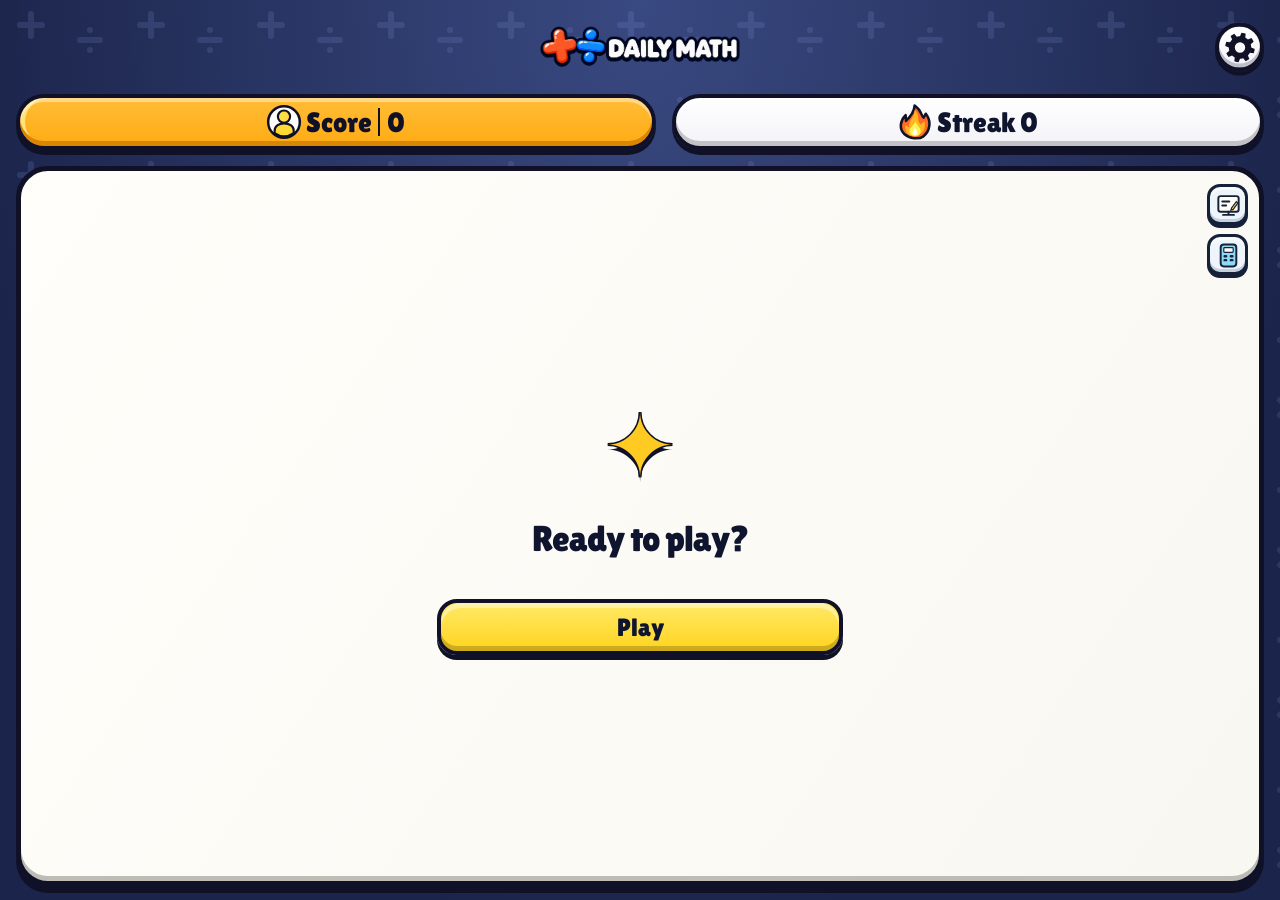
==== daily-math/index.html @ 3d5d6334 "Restore landscape arrangement, square choices, centered dots and clean skip title" ====
<!doctype html>
<html lang="en"><head><meta charset="utf-8"><meta name="viewport" content="width=device-width,initial-scale=1,viewport-fit=cover"><meta name="theme-color" content="#222d60"><title>Daily Math — Play a little. Learn a lot.</title>
<link rel="icon" type="image/png" sizes="32x32" href="assets/icon-32.png"><link rel="apple-touch-icon" href="assets/icon-180.png"><link rel="manifest" href="manifest.webmanifest"><meta name="apple-mobile-web-app-title" content="Daily Math"><meta property="og:title" content="Daily Math"><meta property="og:description" content="Take on quick math challenges, build your streak and climb the leaderboard."><meta property="og:image" content="https://mkefefe.github.io/daily-math/assets/thumbnail.png"></head><body><template id="gameTemplate"><link rel="stylesheet" href="game.css?v=desktop-60"><link rel="stylesheet" href="celebration.css?v=desktop-60"><link rel="stylesheet" href="age-challenge.css?v=desktop-60"><link rel="stylesheet" href="desktop.css?v=desktop-60"><div class="game"><header><img class="header-art" src="assets/daily-math-logo.png" alt="Daily Math"><button class="chunk gear" id="settings" aria-label="Settings"><svg class="art-icon gear-art" viewBox="0 0 100 100" aria-hidden="true"><path fill="#101127" fill-rule="evenodd" d="M50.00,22.00 L53.63,13.18 L57.22,13.71 L60.74,14.59 L64.16,15.82 L63.20,25.31 L65.56,26.72 L67.76,28.36 L69.80,30.20 L78.60,26.53 L80.76,29.44 L82.63,32.56 L84.18,35.84 L76.79,41.87 L77.46,44.54 L77.87,47.26 L78.00,50.00 L86.82,53.63 L86.29,57.22 L85.41,60.74 L84.18,64.16 L74.69,63.20 L73.28,65.56 L71.64,67.76 L69.80,69.80 L73.47,78.60 L70.56,80.76 L67.44,82.63 L64.16,84.18 L58.13,76.79 L55.46,77.46 L52.74,77.87 L50.00,78.00 L46.37,86.82 L42.78,86.29 L39.26,85.41 L35.84,84.18 L36.80,74.69 L34.44,73.28 L32.24,71.64 L30.20,69.80 L21.40,73.47 L19.24,70.56 L17.37,67.44 L15.82,64.16 L23.21,58.13 L22.54,55.46 L22.13,52.74 L22.00,50.00 L13.18,46.37 L13.71,42.78 L14.59,39.26 L15.82,35.84 L25.31,36.80 L26.72,34.44 L28.36,32.24 L30.20,30.20 L26.53,21.40 L29.44,19.24 L32.56,17.37 L35.84,15.82 L41.87,23.21 L44.54,22.54 L47.26,22.13 Z M50 37a13 13 0 1 0 0 26a13 13 0 1 0 0-26Z"/></svg></button></header><div class="badges"><button id="scoreBadge" class="chunk badge gold" aria-label="Player scores"><svg class="art-icon person-art" viewBox="0 0 100 100" aria-hidden="true"><circle cx="50" cy="50" r="44" fill="#fffefa" stroke="#101127" stroke-width="7"/><circle cx="50" cy="35" r="17" fill="#ffde42" stroke="#101127" stroke-width="6"/><path d="M24 81V74C24 47 77 47 77 74V81Q50 99 24 81Z" fill="#ffda35" stroke="#101127" stroke-width="6"/></svg><span class="score-word">Score</span> <strong id="points">0</strong></button><button id="streakBadge" class="chunk badge" aria-label="Your streaks"><svg class="art-icon flame-art" viewBox="0 0 100 100" aria-hidden="true"><path d="M49 4C70 19 65 30 74 38L80 27C97 48 91 76 73 90C61 99 34 96 21 84C4 68 10 45 24 31L25 47C39 34 48 19 49 4Z" fill="#ff6a25" stroke="#111329" stroke-width="7" stroke-linejoin="round"/><path d="M49 16C67 37 52 41 66 57L76 47C82 69 69 88 51 90C29 90 20 75 24 59L34 65C32 44 50 37 49 16Z" fill="#ffb621"/><path d="M51 48C57 62 69 68 65 79C59 95 33 90 35 75C36 64 48 59 51 48Z" fill="#fff254"/><path d="M50 65C52 73 60 77 55 84C50 91 42 84 43 79Z" fill="#fffef2"/></svg> Streak <strong id="streak">0</strong></button></div><button id="challengeButton" aria-label="Next challenge"><span id="challengeLabel">Next challenge · 100 points</span><span id="challengeTarget">0/100</span><span id="challengeTrack" aria-hidden="true"><span id="challengeFill"></span></span></button><div class="play-area"><main class="board" id="board"></main><div class="utility-tools"><button class="chunk" id="scratchButton" aria-label="Open whiteboard" title="Whiteboard"><svg viewBox="0 0 32 32" aria-hidden="true"><rect x="3" y="4" width="26" height="20" rx="3" fill="#fffdf5" stroke="#172139" stroke-width="2.5"/><path d="M9 28h14M16 24v4M8 11h9M8 16h5" stroke="#172139" stroke-width="2.5" stroke-linecap="round"/><path d="m20 19 6-8 2 2-6 8-3 1Z" fill="#ffd641" stroke="#172139" stroke-width="1.5"/></svg></button><button class="chunk" id="calcButton" aria-label="Open calculator" title="Calculator"><svg viewBox="0 0 32 32" aria-hidden="true"><rect x="6" y="2" width="20" height="28" rx="4" fill="#8ed9f6" stroke="#172139" stroke-width="2.5"/><rect x="10" y="6" width="12" height="6" rx="1" fill="#fffdf5" stroke="#172139" stroke-width="1.5"/><path d="M11 17h2m6 0h2m-10 5h2m6 0h2" stroke="#172139" stroke-width="3" stroke-linecap="round"/></svg></button></div></div><div class="tools" id="tools"><button class="chunk yellow" id="hint"><svg class="art-icon bulb-art" viewBox="0 0 100 100" aria-hidden="true"><path d="M36 68h28v17q-2 11-14 11T36 85Z" fill="#d8deef" stroke="#101127" stroke-width="6"/><path d="M36 70C36 58 19 54 19 34a31 31 0 0 1 62 0c0 20-17 24-17 36Z" fill="#ffdd45" stroke="#101127" stroke-width="7" stroke-linejoin="round"/><path d="M31 29q1-10 11-13" fill="none" stroke="#fffbc3" stroke-width="8" stroke-linecap="round"/></svg><span>Hint</span></button><button class="chunk" id="skip"><svg class="art-icon skip-art" viewBox="0 0 100 100" aria-hidden="true"><path d="M10 21Q9 16 15 19L46 43Q53 49 46 55L15 80Q9 84 10 77ZM51 21Q50 16 56 19L87 43Q94 49 87 55L56 80Q50 84 51 77Z" fill="#fffefa" stroke="#101127" stroke-width="7" stroke-linejoin="round"/></svg><span>Skip −10</span></button></div><p class="status" id="status">Adaptive difficulty · No time limit</p><div class="storage" id="storage" role="status"></div></div><dialog id="challengeDialog" aria-labelledby="challengeTitle"><h2 id="challengeTitle">Age 10 challenge</h2><p id="challengeSummary"></p><p id="challengeTopics"></p><p id="challengeNote">Ages are approximate math difficulty, not an intelligence score.</p><div class="challenge-actions"><button class="chunk" id="closeChallenge">Back</button><button class="chunk yellow" id="challengeStart">Start challenge</button></div></dialog><dialog id="resultDialog" aria-labelledby="resultTitle"><div class="result-emblem" id="resultEmblem" aria-hidden="true">★</div><h2 id="resultTitle"></h2><div class="result-reward" id="resultReward"></div><details id="resultDetails"><summary>Explanation</summary><p id="resultText"></p></details><button class="chunk blue" id="resultContinue">Continue</button></dialog><dialog id="settingsDialog"><h2>Settings</h2><label class="row">Effects<input id="sound" type="checkbox"></label><label class="row">Music<input id="musicToggle" type="checkbox"></label><label class="row">Volume<input class="audio-level" id="musicVolume" type="range" min="0" max="50" step="1" aria-label="Music volume"></label><span id="musicState" class="sr-only" role="status"></span><button class="chunk nickname-settings" id="editNickname">Nickname</button><button class="chunk blue" id="closeSettings">Done</button></dialog>
<dialog id="nicknameDialog" aria-labelledby="nicknameTitle"><h2 id="nicknameTitle">Your nickname</h2><input id="playerName" aria-label="Nickname" maxlength="20" placeholder="Choose a nickname" autocomplete="off"><p id="nicknameStatus" role="status"></p><div class="nickname-actions"><button class="chunk" id="randomNickname">Use random</button><button class="chunk blue" id="saveName">Continue</button></div></dialog><dialog id="leaderboardDialog" aria-labelledby="leaderboardTitle"><h2 id="leaderboardTitle">Leaderboard</h2><p class="leader-caption">Players on this server</p><p id="leaderStatus" role="status"></p><div id="leaderRows"></div><p id="yourRank"></p><div class="leader-actions"><button class="chunk" id="refreshBoard">Refresh</button><button class="chunk blue" id="closeBoard">Done</button></div></dialog><dialog id="streakDialog"><h2>Your streaks</h2><div id="streakStats"></div><button class="chunk blue" id="closeStreak">Done</button></dialog><dialog id="tutorDialog" aria-labelledby="tutorTitle"><h2 id="tutorTitle">Worked example</h2><div id="hintReview" hidden aria-label="Opened hints"></div><div id="hintReward" hidden></div><div id="tutorOrigin"></div><div id="tutorDiagram"></div><div id="tutorSteps"></div><div class="tutor-actions"><button class="chunk yellow" id="nextHint" hidden>Next hint</button><button class="chunk blue" id="tutorDone">Try it</button></div></dialog><dialog id="scratchDialog"><div class="scratch-heading"><h2>Whiteboard</h2><button class="chunk" id="closeScratch" aria-label="Close whiteboard" title="Close whiteboard"><svg viewBox="0 0 24 24" aria-hidden="true" fill="none" stroke="currentColor" stroke-width="2" stroke-linecap="round" stroke-linejoin="round"><path d="m6 6 12 12M18 6 6 18"/></svg></button></div><div class="pen-tools"><button class="chunk" data-pen="pen" aria-label="Pen" title="Pen" aria-pressed="true"><svg viewBox="0 0 24 24" aria-hidden="true" fill="none" stroke="currentColor" stroke-width="2" stroke-linecap="round" stroke-linejoin="round"><path d="m5 19 2-6L18 2l4 4-11 11-6 2Zm10-14 4 4M7 13l4 4"/></svg></button><button class="chunk" data-pen="highlighter" aria-label="Highlighter" title="Highlighter" aria-pressed="false"><svg viewBox="0 0 24 24" aria-hidden="true" fill="none" stroke="currentColor" stroke-width="2" stroke-linecap="round" stroke-linejoin="round"><path d="m8 14 8-11 6 5-9 10-5-4Zm0 0-4 6h7l2-2M3 23h18"/></svg></button><button class="chunk" data-pen="eraser" aria-label="Eraser" title="Eraser" aria-pressed="false"><svg viewBox="0 0 24 24" aria-hidden="true" fill="none" stroke="currentColor" stroke-width="2" stroke-linecap="round" stroke-linejoin="round"><path d="m3 14 10-11a2 2 0 0 1 3 0l6 6-11 12H8l-5-4a2 2 0 0 1 0-3Zm5-5 9 8M11 21h11"/></svg></button><button class="chunk" data-pen="move" aria-label="Move paper" title="Move paper" aria-pressed="false"><svg viewBox="0 0 24 24" aria-hidden="true" fill="none" stroke="currentColor" stroke-width="2" stroke-linecap="round" stroke-linejoin="round"><path d="M12 2v20M2 12h20M8 6l4-4 4 4M8 18l4 4 4-4M6 8l-4 4 4 4M18 8l4 4-4 4"/></svg></button><button class="chunk" id="undoStroke" aria-label="Undo" title="Undo"><svg viewBox="0 0 24 24" aria-hidden="true" fill="none" stroke="currentColor" stroke-width="2" stroke-linecap="round" stroke-linejoin="round"><path d="M9 5 3 11l6 6M3 11h11a7 7 0 0 1 7 7v2"/></svg></button><button class="chunk" id="redoStroke" aria-label="Redo" title="Redo"><svg viewBox="0 0 24 24" aria-hidden="true" fill="none" stroke="currentColor" stroke-width="2" stroke-linecap="round" stroke-linejoin="round"><path d="m15 5 6 6-6 6m6-6H10a7 7 0 0 0-7 7v2"/></svg></button><button class="chunk" id="clearScratch" aria-label="Clear writing" title="Clear writing"><svg viewBox="0 0 24 24" aria-hidden="true" fill="none" stroke="currentColor" stroke-width="2" stroke-linecap="round" stroke-linejoin="round"><path d="M4 6h16M9 6V3h6v3M6 6l1 15h10l1-15M10 10v7M14 10v7"/></svg></button></div><div id="inkOptions" class="ink-options"><button data-ink="#2467d4" aria-label="Blue ink" aria-pressed="true" style="--ink:#2467d4"></button><button data-ink="#8456c9" aria-label="Purple ink" aria-pressed="false" style="--ink:#8456c9"></button><button data-ink="#168a82" aria-label="Teal ink" aria-pressed="false" style="--ink:#168a82"></button><button data-ink="#d64d69" aria-label="Red ink" aria-pressed="false" style="--ink:#d64d69"></button><button data-ink="#f4c430" aria-label="Yellow ink" aria-pressed="false" style="--ink:#f4c430"></button><span></span><button data-width="0" aria-label="Fine stroke" aria-pressed="false"><i style="width:3px;height:3px"></i></button><button data-width="1" aria-label="Medium stroke" aria-pressed="true"><i style="width:5px;height:5px"></i></button><button data-width="2" aria-label="Thick stroke" aria-pressed="false"><i style="width:8px;height:8px"></i></button></div><div class="scratch-surface"><button class="chunk yellow" id="scratchHintButton" aria-label="Hint from whiteboard" title="Hint"><img src="assets/fa-lightbulb.svg" alt="" aria-hidden="true"></button><button class="chunk" id="scratchCalcButton" aria-label="Calculator from whiteboard" title="Calculator"><img src="assets/fa-calculator.svg" alt="" aria-hidden="true"></button><div id="scratchProblem"><p id="scratchQuestion"></p><div id="scratchDiagram"></div></div><canvas id="scratchCanvas" width="600" height="500" aria-label="Draw your working with a finger or mouse"></canvas><div id="eraserCursor" hidden aria-hidden="true"></div><div class="zoom-tools"><button class="chunk" id="zoomOut" aria-label="Zoom out">−</button><span id="scratchZoom">100%</span><button class="chunk" id="zoomIn" aria-label="Zoom in">+</button><button class="chunk" id="resetView" aria-label="Reset view" title="Reset view"><svg viewBox="0 0 24 24" aria-hidden="true" fill="none" stroke="currentColor" stroke-width="2" stroke-linecap="round" stroke-linejoin="round"><path d="M8 3H3v5m13-5h5v5M3 16v5h5m13-5v5h-5"/><circle cx="12" cy="12" r="3"/></svg></button></div></div></dialog><dialog id="calcDialog"><h2>Calculator</h2><p id="calcQuestion"></p><input id="calcDisplay" aria-label="Calculation" inputmode="decimal" maxlength="80" placeholder="0"><div id="calcKeys"></div><button class="chunk blue" id="closeCalc">Done</button></dialog><div id="networkStatus" hidden role="status"></div><div id="platformPause" hidden role="status"></div><audio id="bgMusic" src="assets/background.mp3" loop preload="auto"></audio></template><script src="launch-config.js?v=desktop-60"></script><script src="platform.js?v=desktop-60"></script><script src="platform-storage.js?v=desktop-60"></script><script src="boot.js?v=desktop-60"></script></body></html>
---- daily-math/game.css ----
@font-face{font-family:Nunito;src:url('assets/nunito.ttf') format('truetype');font-weight:200 1000;font-display:swap}
:root{font-family:Nunito,'Arial Rounded MT Bold',system-ui,sans-serif;color:#10152f;background:#202b57;font-weight:800;font-synthesis:none;--ink:#10152f}*{box-sizing:border-box}body{margin:0;background:radial-gradient(ellipse at top,#394981,transparent 75%),#1b244a;min-height:100dvh}body:before{content:'';position:fixed;inset:0;pointer-events:none;opacity:.15;background-image:url("data:image/svg+xml,%3Csvg xmlns='http://www.w3.org/2000/svg' width='120' height='150' viewBox='0 0 120 150'%3E%3Cg stroke='%2396a8ef' stroke-width='6' stroke-linecap='round'%3E%3Cpath d='M20 25h22m-11-11v22M80 100l15 15m0-15l-15 15M80 40h20'/%3E%3C/g%3E%3Cg fill='%2396a8ef'%3E%3Ccircle cx='90' cy='30' r='3'/%3E%3Ccircle cx='90' cy='50' r='3'/%3E%3C/g%3E%3C/svg%3E")}button,select{font:inherit;color:inherit}button{cursor:pointer;touch-action:manipulation;-webkit-tap-highlight-color:transparent}button:focus-visible,select:focus-visible{outline:3px solid #fff;outline-offset:3px}button:disabled{cursor:default}button:active:not(:disabled){transform:translateY(3px);box-shadow:0 1px 0 var(--ink)}.game{width:min(100%,470px);margin:auto;padding:max(12px,env(safe-area-inset-top)) 14px max(20px,env(safe-area-inset-bottom));position:relative}header{display:flex;align-items:center;gap:7px;margin-bottom:13px}.logo{font-weight:1000;letter-spacing:-1.4px;color:#fff;font-size:clamp(21px,6vw,30px);white-space:nowrap;text-shadow:2px 3px 0 var(--ink),-2px -2px 0 var(--ink),2px -2px 0 var(--ink),-2px 2px 0 var(--ink);flex:1}.symbols{font-size:39px;font-weight:1000;line-height:1;letter-spacing:-6px;padding-right:6px;text-shadow:2px 3px 0 #11162c,-2px -2px 0 #11162c}.symbols b{color:#ff6742;display:inline-block;transform:rotate(-10deg)}.symbols i{color:#479fff;font-style:normal}.chunk{border:3px solid var(--ink);border-radius:17px;box-shadow:0 4px 0 #10152f,inset 0 5px 0 #ffffff75,inset 0 -5px 0 #0002;background:linear-gradient(#fff,#f3f2f7);font-weight:1000;position:relative;transition:transform .12s;min-height:48px}.gear{width:45px;min-width:45px;height:45px;min-height:45px;border-radius:50%;font-size:25px;display:grid;place-items:center;padding:0}.badges{display:grid;grid-template-columns:1.1fr 1fr;gap:10px;margin-bottom:15px}.badge{display:flex;align-items:center;justify-content:center;gap:8px;min-height:54px;font-size:19px}.badge strong{font-size:26px;line-height:1}.gold{background:linear-gradient(#ffdd58,#ffb21b)}.yellow{background:linear-gradient(#ffe967,#ffd41f)}.blue{background:linear-gradient(#79dfff,#3cbbf2)}.green{background:linear-gradient(#8cfa7f,#4ce75c)}.modes{display:grid;grid-template-columns:1fr 1fr 1fr;gap:6px;margin-bottom:17px}.modes button{font-size:clamp(13px,3.8vw,17px);padding:8px 2px;min-height:45px;border-radius:15px}.modes button[aria-pressed=true]{background:linear-gradient(#ffe969,#ffce1b)}.board{border:4px solid var(--ink);border-radius:29px;background:#fbfaf5;box-shadow:0 7px 0 #10152f,inset 0 -5px 0 #0002;padding:20px 15px 21px}.question-head{display:flex;justify-content:space-between;align-items:center;gap:8px;font-size:13px;font-weight:1000}.problem{display:flex;flex-direction:column;justify-content:center;min-height:147px;text-align:center;padding:16px 2px 18px}.equation{font-weight:1000;font-size:clamp(29px,8vw,43px);line-height:1.25;letter-spacing:-1.3px;overflow-wrap:anywhere}.equation.long{font-size:clamp(22px,6vw,30px);letter-spacing:-.6px}.instruction{font-size:21px;margin-top:7px;font-weight:1000}.answers{display:grid;grid-template-columns:1fr 1fr;gap:12px 10px}.answer{min-height:80px;display:flex;align-items:center;gap:10px;padding:12px 11px;border-radius:20px;text-align:center}.answer:nth-child(1){background:linear-gradient(#77dcff,#36b9f3)}.answer:nth-child(2){background:linear-gradient(#ffe96b,#ffd020)}.answer:nth-child(3){background:linear-gradient(#8dff82,#46e854)}.answer:nth-child(4){background:linear-gradient(#ffb0a5,#ff7769)}.value{font-size:clamp(22px,6.8vw,35px);line-height:1.15;flex:1;overflow-wrap:anywhere}.value.long{font-size:22px}.answer:disabled{color:#10152f}.caption{text-align:center;color:#62647b;font-size:14px;margin:20px 0 0}.feedback{margin:16px 0 0;border-radius:13px;background:#e8f2e2;padding:13px;font-size:14px;line-height:1.5;font-weight:700}.feedback b{display:block;font-weight:1000;font-size:17px}.feedback.missed{background:#fff0df}.feedback.hint{background:#fff3bf}.next{width:100%;margin-top:13px;font-size:19px}.tools{display:grid;grid-template-columns:1fr 1fr;gap:12px;margin-top:19px}.tools button{font-size:23px;min-height:55px}.tools button:disabled{opacity:.5}.status{font-size:13px;letter-spacing:.2px;color:#bdc9f9;text-align:center;margin:15px 0 0}.storage{color:#ffe29a;text-align:center;font-size:12px}.welcome{text-align:center;padding:10px 4px}.welcome .hero{font-size:53px;color:#3680f5;text-shadow:3px 3px 0 #10152f}.welcome h1{font-size:31px;line-height:1.15;letter-spacing:-1px;margin:10px 0}.welcome p{font-weight:700;color:#636780;font-size:15px;line-height:1.6}.start{width:100%;font-size:21px;margin:10px 0;min-height:56px}.welcome select{width:100%;padding:12px;margin:10px 0;border:2px solid var(--ink);border-radius:12px;background:white}.result-number{font-size:64px;color:#2585de;font-weight:1000}.result-grid{display:grid;grid-template-columns:1fr 1fr;gap:8px;margin:15px 0}.result-grid div{background:#ececf3;border-radius:12px;padding:10px;font-size:12px}.result-grid strong{display:block;font-size:21px}.hidden{display:none!important}dialog{width:min(90%,410px);border:4px solid var(--ink);border-radius:25px;background:#fbfaf5;color:var(--ink);padding:23px;font-weight:700;box-shadow:0 8px 0 #10152f}dialog::backdrop{background:#0a1022c9}dialog h2{margin-top:0}dialog p{font-size:14px;line-height:1.6}dialog .chunk{width:100%;margin:7px 0}dialog .row{display:flex;justify-content:space-between;align-items:center;margin:12px 0}dialog input{width:23px;height:23px;accent-color:#328dee}.small{font-size:12px!important;color:#62647b}.burst{animation:pop .25s ease}@keyframes pop{50%{transform:scale(1.025)}}@media(prefers-reduced-motion:reduce){*,*:before{animation:none!important;transition:none!important}}@media(max-width:360px){.game{padding-left:9px;padding-right:9px}.logo{font-size:21px}.symbols{font-size:32px}.badge{font-size:16px}.board{padding:17px 12px}.problem{min-height:130px}.answer{min-height:73px;padding:10px 8px}.value{font-size:25px}}@media(min-width:700px){.game{padding-top:25px;padding-bottom:35px}}

/* Mobile art direction: generous type, thick ink edges and broad glossy highlights. */
.game{max-width:460px;padding:15px 13px max(20px,env(safe-area-inset-bottom))}header{gap:8px;min-height:53px;margin-bottom:13px}.symbols{font-size:56px;letter-spacing:-8px;padding-right:8px}.logo{font-size:clamp(23px,6.7vw,33px);letter-spacing:-1.3px;-webkit-text-stroke:1px #fff;text-shadow:3px 4px 0 #0d122b,-3px -3px 0 #0d122b,3px -3px 0 #0d122b,-3px 3px 0 #0d122b}.gear{width:47px;height:47px;min-width:47px}.badges{gap:9px;margin-bottom:15px}.badge{min-height:58px;border-radius:23px;font-size:20px}.badge strong{font-size:27px}.chunk{border-width:3px;box-shadow:0 5px 0 #10152f,inset 0 -6px 0 #0002}.chunk:before{content:'';position:absolute;top:5px;left:10px;right:10px;height:9px;border-radius:20px;background:#fff7;pointer-events:none}.gear:before{display:none}.modes{gap:5px;margin-bottom:18px}.modes button{border-radius:18px;min-height:47px}.modes button:before{height:6px;left:8px;right:8px;top:4px}.board{padding:20px 15px 20px;border-radius:30px;background:linear-gradient(135deg,#fffdf7,#f7f6f0);border-width:4px;box-shadow:0 8px 0 #12172e,inset 0 -5px 0 #0003}.question-head{justify-content:center;font-size:16px;letter-spacing:.3px}.problem{min-height:133px;padding:19px 0 21px}.equation{font-size:clamp(34px,10.5vw,52px);letter-spacing:-1.7px;line-height:1.16}.equation.long{font-size:clamp(23px,6.5vw,31px);line-height:1.3;letter-spacing:-.5px}.instruction{font-size:25px;margin-top:9px}.answers{gap:14px 12px}.answer{justify-content:center;min-height:86px;border-radius:23px;padding:16px 8px 12px}.answer:before{height:10px;left:10px;right:10px;top:6px}.value{font-size:41px;font-weight:1000;letter-spacing:-1px}.value.long{font-size:27px}.answer:nth-child(1){background:linear-gradient(#65d5ff,#39bdf9)}.answer:nth-child(2){background:linear-gradient(#ffe85a,#ffd114)}.answer:nth-child(3){background:linear-gradient(#7afb6c,#4feb4b)}.answer:nth-child(4){background:linear-gradient(#ff9a8d,#ff7669)}.answer:active:not(:disabled){transform:none;box-shadow:0 5px 0 #10152f,inset 0 -6px 0 #0002}.answer:focus:not(:focus-visible){outline:none}.caption{margin:16px 0 9px;min-height:20px;font-size:13px;font-weight:800}.confirm-answer{width:100%;min-height:53px;font-size:21px;border-radius:17px}.confirm-answer:disabled{background:linear-gradient(#e4e6ee,#cfd2e0);color:#73788d}.tools{gap:12px;margin-top:20px}.tools button{display:flex;justify-content:center;align-items:center;gap:9px;min-height:59px;border-radius:22px;font-size:25px}.icon{width:27px;height:27px;fill:none;stroke:currentColor;stroke-width:2.5;stroke-linecap:round;stroke-linejoin:round}.status{font-size:12px;margin-top:13px}.feedback{background:#eef0f6}.feedback.missed{background:#eef0f6}.sound-state{font-size:12px;color:#62647b}.audio-level{width:140px}.burst{animation:none}@media(max-width:360px){.game{padding:10px 10px 18px}.symbols{font-size:43px}.logo{font-size:22px}.gear{min-width:40px;width:40px;height:40px;min-height:40px}.badge{min-height:51px;font-size:16px}.badge strong{font-size:23px}.modes button{font-size:13px;min-height:43px}.board{padding:17px 12px}.question-head{font-size:15px}.problem{min-height:115px}.instruction{font-size:22px}.answer{min-height:74px}.value{font-size:34px}.tools button{min-height:53px;font-size:22px}.confirm-answer{min-height:48px}}
.math-logo{width:77px;height:61px;flex-shrink:0}.logo{font-size:clamp(22px,6.5vw,31px)}@media(max-width:360px){.math-logo{width:60px;height:50px}.logo{font-size:22px}header{gap:6px}}

@font-face{font-family:DailyDisplay;src:url('assets/lilita-one.ttf') format('truetype');font-display:swap;font-weight:400}
:root{--ink:#101127}.logo,.chunk,.equation,.instruction,.question-head,.result-number,.welcome h1{font-family:DailyDisplay,Nunito,sans-serif;font-weight:400;font-synthesis:none}.game{max-width:460px;padding:10px 12px 20px}header{min-height:64px;margin-bottom:11px;gap:5px}.math-logo{width:83px;height:65px}.logo{font-size:clamp(24px,6.9vw,33px);letter-spacing:.1px;color:#fff;-webkit-text-stroke:7px #101127;paint-order:stroke fill;text-shadow:0 4px 0 #101127}.gear{height:49px;width:49px;min-width:49px;border:3px solid #101127;box-shadow:0 4px 0 #101127,inset 0 -4px 0 #c4c5cd;padding:1px}.art-icon{display:block;flex-shrink:0}.gear-art{height:40px;width:40px}.badge{border-radius:29px;min-height:60px;padding:4px 8px;gap:5px;font-size:22px;white-space:nowrap}.badges{grid-template-columns:1.08fr 1fr;gap:9px}.person-art{height:41px;width:41px}.flame-art{height:39px;width:32px}.badge strong{font-family:DailyDisplay,sans-serif;font-weight:400;font-size:30px}.badge.gold{background:linear-gradient(#ffbd37,#ffab13);box-shadow:0 5px 0 #101127,inset 0 -5px 0 #d98603,inset 5px 0 0 #ffe278}.score-word,.badge.gold strong{color:white;-webkit-text-stroke:4px #101127;paint-order:stroke fill}.badge.gold strong{border-left:2px solid #fff9;padding-left:7px;margin-left:2px}.chunk{border:3px solid #101127;box-shadow:0 5px 0 #101127,inset 0 -5px 0 #0003;border-radius:20px}.chunk:before{top:4px;left:8px;right:8px;height:10px;background:#ffffff85;border-radius:15px}.modes button{font-size:21px;border-radius:20px;min-height:48px;padding-top:7px;letter-spacing:0}.modes button:before{top:4px;height:7px;left:7px;right:7px}.modes button:last-child{font-size:19px}.board{border-radius:32px;box-shadow:0 7px 0 #101127,inset 0 -5px 0 #bdbdb6;padding:18px 14px 20px}.question-head{font-size:21px;letter-spacing:.15px}.problem{min-height:137px;padding:17px 0 21px}.equation{font-size:clamp(39px,12vw,58px);letter-spacing:-.5px}.equation.long{font-size:28px;letter-spacing:0}.instruction{font-size:31px;margin-top:6px}.answers{gap:14px 11px}.answer{border-width:3px;border-radius:24px;min-height:83px;padding:10px 10px 15px}.answer:before{height:10px;top:5px;left:9px;right:9px}.answer:nth-child(1){box-shadow:0 4px 0 #101127,inset 0 -6px 0 #2184d2;background:linear-gradient(110deg,#52c9f8,#42c0f5)}.answer:nth-child(2){box-shadow:0 4px 0 #101127,inset 0 -6px 0 #d9a308;background:linear-gradient(110deg,#ffdc29,#ffdd16)}.answer:nth-child(3){box-shadow:0 4px 0 #101127,inset 0 -6px 0 #24b945;background:linear-gradient(110deg,#64f35a,#50f23f)}.answer:nth-child(4){box-shadow:0 4px 0 #101127,inset 0 -6px 0 #d65448;background:linear-gradient(110deg,#ff9383,#ff7e70)}.answer .value{font-size:49px;line-height:1;font-weight:400;letter-spacing:0}.answer .value.long{font-size:32px}.selection-marker{position:absolute;bottom:5px;left:0;right:0;display:flex;justify-content:center;align-items:center;gap:4px;color:#101127;font-family:Nunito,sans-serif;font-weight:900;font-size:11px;line-height:13px;visibility:hidden}.selection-marker svg{width:12px;height:12px;stroke:#101127;stroke-width:3;fill:none;stroke-linecap:round;stroke-linejoin:round}.answer[aria-pressed=true] .selection-marker{visibility:visible}.caption{font-size:12px;margin-top:14px;margin-bottom:9px}.confirm-answer{font-size:24px;min-height:50px;border-radius:17px}.tools{margin-top:18px;gap:13px}.tools button{font-size:30px;min-height:61px;border-radius:24px;gap:8px}.bulb-art{height:43px;width:35px}.skip-art{height:36px;width:39px}.tools button:before{height:9px;top:5px;left:9px;right:9px}.status{font-size:12px}.next{font-size:23px}
@media(max-width:360px){.game{padding:9px 9px 18px}.math-logo{width:67px;height:57px}header{gap:4px;min-height:57px}.logo{font-size:22px;-webkit-text-stroke:5px #101127}.gear{height:42px;width:42px;min-width:42px}.gear-art{height:33px;width:33px}.badge{min-height:53px;gap:3px;font-size:19px;padding:3px 6px}.person-art{width:32px;height:32px}.flame-art{width:25px;height:33px}.badge strong{font-size:25px}.badge.gold strong{padding-left:5px}.modes button{font-size:18px;min-height:43px}.modes button:last-child{font-size:16px}.board{padding:16px 12px 18px}.question-head{font-size:19px}.problem{min-height:119px}.equation{font-size:38px}.equation.long{font-size:24px}.instruction{font-size:27px}.answer{min-height:76px}.answer .value{font-size:43px}.tools button{min-height:55px;font-size:26px}.bulb-art{height:37px;width:31px}.skip-art{height:32px;width:35px}}

/* Final silhouette corrections after screenshot comparison. */
.gear{border-radius:50%;box-shadow:0 4px 0 #101127,inset 0 -4px 0 #bcbec9}.badge{border-radius:30px}.badge:before{left:10px;right:10px;height:10px;border-radius:20px}.tools button{border-radius:25px}.math-logo{width:87px;height:66px}.logo{font-size:clamp(23px,6.7vw,31px)}.board{background:linear-gradient(125deg,#fffefa,#f8f7f1)}.answer:before{left:9px;right:9px;background:linear-gradient(90deg,#ffffff95,#ffffff75)}.gold:before{left:12px;right:9px;background:#ffe395}.gear:before{display:none}@media(max-width:360px){.math-logo{width:66px;height:56px}.logo{font-size:22px}.badge{border-radius:26px}}

/* One play flow, restrained edge shine, and consistent game dialogs. */
.chunk,.answer,.gear{border-width:4px}.board{border-width:5px}.chunk:before,.answer:before,.badge:before,.modes button:before,.tools button:before{height:5px;top:4px;left:13px;right:13px;opacity:.8;z-index:0}.badge:before{left:48px;right:12px;height:4px}.chunk>svg,.chunk>span,.chunk>strong{position:relative;z-index:1}.answer .selection-marker{position:absolute}.tools button:before{left:55px;right:14px}.gear:before{display:none}.badge{margin-bottom:3px}.board{margin-top:20px}.badges{margin-bottom:17px}.answer{min-height:87px}.caption{display:none}.confirm-answer{margin-top:20px;min-height:54px}.problem{min-height:153px}.instruction:empty{display:none}.status:empty{display:none}.welcome{padding:38px 7px 30px}.welcome .hero{font-family:DailyDisplay,sans-serif;font-size:86px;line-height:1.2;color:#ffca22;-webkit-text-stroke:3px #101127;paint-order:stroke fill;text-shadow:0 5px 0 #101127}.welcome h1{font-size:36px;margin:20px 0 30px}.welcome .start{font-size:25px}.tools button,.confirm-answer,.next,dialog .chunk{font-size:25px}.tools button{min-height:62px}.badge .score-word,.badge strong{font-size:26px}.badge{font-size:26px}.badge strong{border-left:none}.badge.gold strong{border-left:2px solid #fff9}.question-head{font-size:21px}
dialog{font-family:Nunito,sans-serif;border:5px solid #101127;border-radius:30px;padding:25px 22px 20px;box-shadow:0 8px 0 #101127,inset 0 -5px 0 #c0c1bb;background:#fffdf6;max-height:88dvh;overflow:auto}dialog h2{font-family:DailyDisplay,sans-serif;font-weight:400;font-size:31px;text-align:center;line-height:1.1;margin:9px 0 16px}dialog .chunk{border-radius:19px;min-height:52px}dialog::backdrop{background:#11182e9e;backdrop-filter:blur(4px)}#resultDialog{text-align:center;width:min(88%,360px)}#resultDialog p{font-size:15px;line-height:1.6;margin:14px 0 21px;font-weight:800}.result-emblem{font-family:DailyDisplay,sans-serif;color:#ffd32b;-webkit-text-stroke:3px #101127;paint-order:stroke fill;font-size:65px;line-height:1.2}.result-reward{font-family:DailyDisplay,sans-serif;font-size:27px;color:#1784c7}.result-reward:empty{display:none}#resultDialog .dismiss-note{font-size:12px;font-weight:700;color:#777b8f;margin:9px 0 2px}.row{font-size:16px}#settingsDialog input[type=checkbox]{appearance:none;width:45px;height:27px;border:3px solid #101127;border-radius:20px;background:#cdd0dd;position:relative;cursor:pointer;flex-shrink:0}#settingsDialog input[type=checkbox]:after{content:'';position:absolute;top:2px;left:2px;width:17px;height:17px;border-radius:50%;background:white;border:2px solid #101127;box-sizing:border-box}#settingsDialog input[type=checkbox]:checked{background:#52db6b}#settingsDialog input[type=checkbox]:checked:after{left:20px}.audio-level{accent-color:#22b4ed}.settings-note{font-size:12px}
@media(max-width:360px){.badge,.badge .score-word,.badge strong{font-size:22px}.badge{padding:3px 5px}.person-art{width:29px;height:29px}.flame-art{width:23px}.tools button,.confirm-answer,dialog .chunk{font-size:23px}.answer{min-height:78px}.problem{min-height:130px}.welcome h1{font-size:32px}.board{margin-top:17px}.tools button{min-height:56px}}

.header-art{display:block;width:calc(100% - 58px);height:91px;object-fit:contain;object-position:center;flex:1;min-width:0}header{height:84px;margin-bottom:10px}.sr-only{position:absolute;width:1px;height:1px;overflow:hidden;clip-path:inset(50%)}#settingsDialog{width:min(88%,340px);padding:24px 23px 16px}#settingsDialog h2{margin:0 0 23px;font-size:34px}#settingsDialog .row{font-family:DailyDisplay,sans-serif;font-size:25px;margin:20px 0;gap:18px}#settingsDialog .chunk{margin-top:18px}.text-reset{display:block;background:none;border:0;text-decoration:underline;font:700 12px Nunito,sans-serif;color:#787b89;margin:15px auto 0;padding:8px}.problem{min-height:170px}.equation.long{font-size:25px}.value.long{font-size:29px}.badge strong{font-size:24px}.badge{gap:4px}#points{font-variant-numeric:tabular-nums}.board{margin-top:14px}@media(max-width:360px){.header-art{height:79px}header{height:73px}.problem{min-height:150px}.badge,.badge strong,.badge .score-word{font-size:20px}}

/* Preserve the original thicker outlined, shaded buttons. */
.game .answer{border-width:4px}.game .answer:nth-child(1){box-shadow:0 5px 0 #101127,inset 0 -6px 0 #2184d2}.game .answer:nth-child(2){box-shadow:0 5px 0 #101127,inset 0 -6px 0 #d9a308}.game .answer:nth-child(3){box-shadow:0 5px 0 #101127,inset 0 -6px 0 #24b945}.game .answer:nth-child(4){box-shadow:0 5px 0 #101127,inset 0 -6px 0 #d65448}
#resultDialog{padding:23px 23px 25px;overflow:visible}#resultDialog h2{margin:10px 0 9px;font-size:32px}.result-emblem{position:relative;width:145px;height:133px;margin:0 auto;display:grid;place-items:center;-webkit-text-stroke:0}.reward-star{width:135px;height:127px;filter:drop-shadow(0 4px 0 #e6d9b8)}.celebrate .reward-star{animation:star-arrive .55s cubic-bezier(.2,1.6,.4,1) both}.spark{position:absolute;font-size:25px;color:#ffcf21;-webkit-text-stroke:2px #101127;paint-order:stroke fill;animation:spark-out .7s ease-out both}.s1{left:-4px;top:17px;--dx:-8px;--dy:-13px}.s2{right:-8px;top:48px;--dx:11px;--dy:-9px;animation-delay:.08s}.s3{left:9px;bottom:8px;--dx:-12px;--dy:8px;animation-delay:.12s}.result-reward{font-size:30px;margin:9px 0 17px}#resultDetails{margin:0 0 16px}#resultDetails summary{font:800 13px Nunito,sans-serif;color:#707487;cursor:pointer;list-style:none;text-decoration:underline;padding:7px}#resultDetails p{font-size:14px;margin:8px 0 15px}#resultDetails.hint-detail summary{display:none}#resultDialog #resultContinue{margin-top:4px}#resultDetails[open]~button{margin-top:3px}
#settingsDialog{padding:22px 20px 26px;border-radius:29px}#settingsDialog h2{font-size:32px;margin:0 0 18px}#settingsDialog .row{border:3px solid #101127;border-radius:17px;background:#f0f2fb;box-shadow:inset 0 -3px 0 #d9ddeb;padding:13px 14px;margin:12px 0;font-size:24px}#settingsDialog .row:nth-of-type(3){display:block;background:#fff3c9}#settingsDialog .audio-level{display:block;appearance:none;width:100%;height:12px;border:3px solid #101127;border-radius:20px;background:#56c9f4;margin:20px 0 7px;cursor:pointer}#settingsDialog .audio-level::-webkit-slider-thumb{appearance:none;width:25px;height:25px;border:3px solid #101127;border-radius:50%;background:#ffe04c;box-shadow:inset 0 3px 0 #fff7}#settingsDialog .audio-level::-moz-range-thumb{width:20px;height:20px;border:3px solid #101127;border-radius:50%;background:#ffe04c}#settingsDialog .chunk{margin-top:18px;font-size:25px}#settingsDialog input[type=checkbox]{margin:0;box-shadow:inset 0 -2px 0 #0002}
@keyframes star-arrive{0%{opacity:0;transform:scale(.35) rotate(-18deg)}65%{opacity:1;transform:scale(1.1) rotate(5deg)}100%{transform:scale(1) rotate(0)}}@keyframes spark-out{0%{opacity:0;transform:scale(.1)}30%{opacity:1}100%{opacity:0;transform:translate(var(--dx),var(--dy)) scale(1.2)}}@media(prefers-reduced-motion:reduce){.celebrate .reward-star,.spark{animation:none}.spark{display:none}}

.reward-star{width:131px;height:123px}.leaderboard-button svg{width:32px;height:32px}.leaderboard-button{background:linear-gradient(#ffef95,#ffd62c)}header{gap:4px}.header-art{width:calc(100% - 110px)}.eliminated .value{text-decoration:line-through;text-decoration-thickness:3px;opacity:.38}.eliminated:before{opacity:.2}.eliminated .selection-marker{visibility:hidden!important}#hint span{white-space:nowrap}#hint:has(span:not(:empty)){font-size:23px}#leaderboardDialog{width:min(94%,440px);max-height:88dvh;padding:23px 19px}#leaderboardDialog h2{margin-bottom:5px}.leader-caption{text-align:center;font-size:12px!important;color:#777c91;margin:0 0 17px}.name-edit label{font:800 12px Nunito,sans-serif}.name-edit>div{display:flex;gap:7px;align-items:center}.name-edit input{min-width:0;flex:1;border:3px solid #101127;border-radius:13px;padding:12px 10px;font:800 16px Nunito,sans-serif;background:white}.name-edit .chunk{width:auto;font-size:18px;margin:0;padding:9px 14px}.leader-row{display:grid;grid-template-columns:32px 1fr auto;gap:8px;align-items:center;border:2px solid #101127;border-radius:12px;margin:8px 0;padding:12px 10px;font:800 14px Nunito,sans-serif;background:#f0f2fb}.leader-row span:nth-child(2){overflow-wrap:anywhere}.leader-row span:first-child{font-family:DailyDisplay;font-size:21px;color:#75809d}.leader-row.is-you{background:#fff1b3}.leader-row span:last-child{font-family:DailyDisplay;font-size:23px}.leader-actions{display:flex;gap:10px}.leader-actions .chunk{font-size:21px}.leader-actions button{flex:1}#leaderRows{max-height:33dvh;overflow:auto}#leaderStatus,#yourRank{font-size:12px;text-align:center;color:#5d637b;margin:12px 0}#yourRank{font-weight:900}@media(max-width:360px){.gear{width:39px;height:39px;min-width:39px}.leaderboard-button svg{width:27px;height:27px}.header-art{width:calc(100% - 86px)}#hint:has(span:not(:empty)){font-size:20px}.leader-row{font-size:12px}}

.header-art{width:calc(100% - 58px)}.badge{cursor:pointer;font-family:DailyDisplay}.leader-row{grid-template-columns:25px 1fr auto;gap:6px}.leader-row span:nth-child(3){font-size:12px}.leader-row span:last-child{grid-column:2/4;font-size:18px;text-align:right}.eliminated{background:#b7bdce!important;filter:saturate(.2);opacity:.72!important}.eliminated .value{text-decoration:none!important;opacity:.55}.eliminated:after{content:'×';position:absolute;inset:0;display:grid;place-items:center;font:80px/1 DailyDisplay;color:#a33742;-webkit-text-stroke:2px #fff4e7;pointer-events:none}.eliminated .selection-marker{display:none!important}
#tutorDialog{width:min(94vw,460px);max-height:92dvh;padding:20px 16px;overflow:auto}#tutorDialog h2{font-size:28px;margin:0 0 18px}#tutorCanvas{min-height:235px;border:3px solid #18213b;border-radius:19px;background:repeating-linear-gradient(#fffef7 0px,#fffef7 31px,#e6ebf3 32px);padding:20px 8px;display:flex;flex-direction:column;justify-content:center;gap:18px;overflow:auto;font:25px/1.6 DailyDisplay;color:#152039}#tutorCanvas>div{animation:ink-in .45s ease-out}.math-line{white-space:nowrap}.math-line small{display:block;font:17px DailyDisplay;color:#487096}.ink{color:#16749e}.cancel{position:relative;color:#687489}.cancel:after{content:'';position:absolute;width:110%;height:4px;background:#eb6355;left:-5%;top:48%;transform:rotate(-25deg);animation:stroke-in .4s ease-out}.fraction{display:inline-flex;vertical-align:middle;flex-direction:column;text-align:center;line-height:1.3;margin:0 7px}.fraction>span:first-child{border-bottom:3px solid #19253d;padding:0 5px}.division-paper{font:22px/1.35 monospace;white-space:pre;text-align:left;margin:auto;width:max-content}.tutor-controls{display:flex;gap:10px;margin:12px 0}.tutor-controls .chunk{margin:0;flex:1;font-size:24px;min-width:0}#tutorLabel{min-height:26px;font-size:17px;margin:12px 0 0;color:#344e73}#streakStats{display:grid;gap:12px;font:24px DailyDisplay;padding:8px 0 22px}#streakStats small{font:15px Nunito,sans-serif}#resultDetails{display:none}@keyframes ink-in{from{opacity:.25;transform:translateY(8px)}to{opacity:1;transform:none}}@keyframes stroke-in{from{width:0}to{width:110%}}@media(prefers-reduced-motion:reduce){#tutorCanvas>div,.cancel:after{animation:none}}@media(max-width:360px){#tutorCanvas{font-size:21px}.header-art{width:calc(100% - 48px)}}
#tutorPlay{flex:2}.tutor-controls .chunk{padding:10px 6px;font-size:21px}
/* Centered, wide teaching board. No lateral slide-in transitions. */
#tutorDialog{width:min(96vw,650px);max-width:650px;border-radius:32px;padding:24px 16px 20px;box-sizing:border-box;overflow:auto}#tutorDialog h2{font-size:28px;margin:0 0 18px}
#tutorCanvas{position:relative;min-height:230px;padding:0;border:4px solid #151c36;border-radius:29px;background:#fffdf4;box-shadow:inset 0 -6px 0 #e4e3da,0 4px 0 #c2c5d2;display:flex;align-items:stretch;gap:0;overflow:hidden;text-align:center;font-size:clamp(23px,5.6vw,34px)}
#tutorCanvas>div{animation:none}#tutorOrigin{flex:none;min-height:40px;border-bottom:2px solid #e7e8df;padding:12px 10px 9px;color:#737c90;font:18px/1.3 DailyDisplay;letter-spacing:.3px;text-align:center}
#tutorWork{flex:1;min-height:170px;padding:22px 12px;display:flex;align-items:center;justify-content:center;box-sizing:border-box;overflow-x:auto}#tutorWork>.math-line{width:100%;text-align:center;white-space:normal;line-height:1.7;overflow-wrap:anywhere}#tutorWork .division-paper{flex:none;margin:0 auto;font-size:clamp(18px,4.6vw,24px);text-align:left}#tutorWork svg{max-width:100%}
.balance-work{display:grid;grid-template-columns:minmax(0,1fr) 30px minmax(0,1fr);align-items:center;justify-items:center;width:100%;max-width:480px;gap:4px 0;font-size:clamp(24px,5.8vw,35px);line-height:1.6}.balance-cell{white-space:nowrap}.balance-equals{color:#7a8499}.balance-operation{color:#0782ac;min-height:45px;width:90%;max-width:150px;font-size:.85em}.balance-operation:empty{visibility:hidden}.balance-operation.divide-under{border-top:3px solid #17233f}.balance-operation.cancel{color:#81909d}.balance-operation.cancel:after{width:65%;left:18%}
.tutor-caption{display:flex;align-items:center;justify-content:space-between;gap:10px;margin:18px 5px 16px}#tutorLabel{margin:0;min-height:0;font:18px/1.3 DailyDisplay;text-align:left;color:#3d526d}#tutorProgress{font:14px DailyDisplay;white-space:nowrap;color:#8590a4}.tutor-controls{max-width:330px;margin:0 auto 13px;gap:12px}.tutor-controls .chunk{height:48px;padding:5px 10px;font-size:21px;border-radius:18px}#tutorDone{max-width:330px;margin:0 auto;display:block;height:49px;padding:6px;font-size:23px}
@media(max-width:360px){#tutorDialog{padding:19px 10px 16px;border-radius:28px}#tutorCanvas{border-radius:24px;min-height:210px}#tutorOrigin{font-size:16px}#tutorWork{min-height:155px;padding:17px 8px}.balance-work{font-size:23px;grid-template-columns:minmax(0,1fr) 22px minmax(0,1fr)}#tutorLabel{font-size:16px}.tutor-caption{margin:16px 3px}.tutor-controls{gap:9px}}
.balance-operation:not(:empty){animation:operation-in .5s ease-out}@keyframes operation-in{from{opacity:0}to{opacity:1}}@media(prefers-reduced-motion:reduce){.balance-operation:not(:empty){animation:none}}
/* Static worked examples: math illustrations with a caption below each. */
#tutorDialog{width:min(94vw,480px);max-height:90dvh;padding:22px 16px 16px;border-radius:27px;overflow-y:auto;scrollbar-width:thin}#tutorDialog h2{margin:0 0 12px;font-size:28px}#tutorOrigin{border:0;background:#ecedf3;border-radius:13px;color:#38445c;padding:10px 8px;margin-bottom:16px;font-size:19px}#tutorSteps{display:grid;gap:13px;margin-bottom:17px}.worked-step{position:relative;border:2px solid #dce1e9;border-radius:18px;background:#fffefa;padding:16px 12px 12px;text-align:center}.step-number{position:absolute;left:10px;top:9px;width:22px;height:22px;border-radius:50%;background:#edf0f6;color:#778298;font:14px/22px DailyDisplay}.step-math{padding:12px 8px 8px;color:#17233c;font:26px/1.5 DailyDisplay;overflow-wrap:anywhere}.step-math .math-line{white-space:normal;text-align:center}.worked-step p{font:600 14px/1.45 Nunito,sans-serif!important;color:#637087;margin:9px auto 0!important;max-width:330px}.step-math small{font-size:16px}.step-math svg{max-width:100%}.step-math .fraction{font-size:24px;margin:0 6px}.worked-step:last-child{border-color:#b5dce8}#tutorDone{position:sticky;bottom:0;width:100%;max-width:none;margin-top:8px;font-size:23px;height:48px}#tutorSteps *,#tutorOrigin{animation:none!important;transition:none!important}@media(max-width:360px){#tutorDialog{padding:18px 12px 14px}.step-math{font-size:23px;padding-left:3px;padding-right:3px}.worked-step p{font-size:13px!important}.worked-step{padding:16px 8px 12px}}
#tutorDone{position:static}.step-math{padding-top:7px;padding-bottom:5px;font-size:25px;line-height:1.4}.worked-step{padding-top:14px;padding-bottom:12px}
/* Compact working sheet; each equation retains its left and right sides. */
#tutorDialog{width:min(94vw,420px);padding:18px 16px 15px;max-height:92dvh;border-radius:26px}#tutorDialog h2{font-size:25px;margin-bottom:9px}#tutorOrigin{font-size:17px;padding:7px;margin-bottom:7px}#tutorSteps{display:block;margin-bottom:11px}.worked-step,.worked-step:last-child{border:0;border-bottom:1px solid #dde2e9;border-radius:0;background:transparent;padding:11px 2px 12px}.worked-step:last-child{border-bottom:0;padding-bottom:3px}.step-math{padding:0 3px;font-size:23px;line-height:1.4}.worked-step p{font-size:12px!important;line-height:1.35!important;margin-top:6px!important;max-width:310px}.equation-working{display:grid;grid-template-columns:minmax(0,1fr) 25px minmax(0,1fr);align-items:center;justify-items:center;max-width:310px;margin:auto;row-gap:1px}.equation-working>span{white-space:nowrap}.equation-working .operation{color:#1683a6;width:90%;border-bottom:2px solid #98aabb;font-size:20px;padding-bottom:3px}.equation-working .working-result{padding-top:3px}.division-working .fraction{font-size:23px}.solution-line{margin-top:6px;font-size:25px}.step-math small{font:18px/1.4 DailyDisplay;color:#7b879b;margin-top:3px}#tutorDone{height:44px;font-size:21px;margin-top:8px}@media(max-width:360px){#tutorDialog{padding:16px 12px 13px}.step-math{font-size:21px}.worked-step p{font-size:12px!important}.worked-step{padding-top:9px;padding-bottom:10px}}

 .answer.eliminated:after{content:none!important;display:none!important}.answer.eliminated{filter:none!important;opacity:1!important}.answer.wrong-answer{background:linear-gradient(#f0787d,#df4957)!important}.answer.hint-removed{background:linear-gradient(#e0e3eb,#bdc5d3)!important}.answer.eliminated .value{opacity:1!important;text-decoration:none!important;color:#502133;transform:translateY(-5px)}.answer.hint-removed .value{color:#667185}.answer.eliminated .selection-marker{display:block!important;visibility:visible!important;opacity:1!important;position:absolute;bottom:5px;left:0;right:0;top:auto;font:12px/1 Nunito,sans-serif;font-weight:900;color:#612434;text-align:center}.answer.hint-removed .selection-marker{color:#536076}.answer.eliminated:before{opacity:.45}
 .answer.wrong-answer{box-shadow:inset 0 -5px 0 #b83343,0 5px 0 #101127!important}.answer.hint-removed{box-shadow:inset 0 -5px 0 #9aa4b7,0 5px 0 #101127!important}.answer.eliminated .selection-marker{bottom:9px}.answer.eliminated .value{transform:translateY(-7px)}
.problem.varied-problem{padding:15px 10px!important;gap:6px;display:flex;flex-direction:column;align-items:center;justify-content:center}.varied-problem .equation,.varied-problem .equation.long{font-size:clamp(19px,5.5vw,25px)!important;line-height:1.2!important;overflow-wrap:anywhere;white-space:normal!important}.varied-problem .instruction:empty{display:none}.question-diagram{width:230px;max-width:100%;height:123px;flex:none;font-family:DailyDisplay}.with-diagram .equation{font-size:19px!important}.with-diagram{min-height:200px!important}.varied-problem .instruction{font-size:16px}.step-math{overflow-wrap:anywhere}@media(max-width:360px){.question-diagram{height:105px}.with-diagram .equation{font-size:17px!important}.problem.varied-problem{padding:10px 7px!important}}

html,body{height:100%;overflow:hidden;overscroll-behavior:none}body,*{-webkit-user-select:none;user-select:none;-webkit-tap-highlight-color:transparent}input{user-select:text;-webkit-user-select:text}.game{height:100dvh;max-height:100dvh;min-height:0!important;box-sizing:border-box;padding:10px 12px max(10px,env(safe-area-inset-bottom));display:flex;flex-direction:column;gap:10px;max-width:460px;margin:auto}header{height:62px;min-height:62px;margin:0!important}.header-art{height:60px;object-fit:contain}.badges{margin:0!important;gap:10px;flex:none;height:49px}.badge{height:46px!important;min-height:0!important;font-size:23px!important;padding:5px!important}.badge .art-icon{width:31px;height:31px}.board{flex:1;min-height:0!important;margin:0!important;padding:12px!important;display:flex;flex-direction:column;gap:10px;overflow:hidden}.problem,.problem.varied-problem,.problem.with-diagram{flex:1;min-height:0!important;padding:4px!important;display:flex;flex-direction:column;align-items:center;justify-content:center;gap:3px}.problem .equation{font-size:clamp(24px,7vw,35px)}.problem .instruction{font-size:21px}.question-diagram{height:clamp(92px,16vh,145px);max-height:55%;width:260px}.answers{flex:none;margin:0!important;gap:10px!important}.answer{height:62px!important;min-height:0!important;padding:5px!important}.answer .value{font-size:36px}.answer .value.long{font-size:26px}.confirm-answer{height:42px!important;min-height:0!important;margin:3px 0 2px!important;padding:4px!important;font-size:24px!important}.tools{flex:none;margin:0!important;gap:10px;height:48px}.tools .chunk{height:45px!important;min-height:0!important;padding:5px!important;font-size:22px!important}.tools .art-icon{height:30px;width:30px}.utility-tools{display:flex;gap:10px;height:37px;flex:none}.utility-tools .chunk{flex:1;margin:0;padding:3px;font-size:17px;border-radius:13px}.status:empty,.storage:empty{display:none}.game .caption{display:none}.profile-edit{display:flex;gap:8px;align-items:center}.profile-edit input{min-width:0;flex:1;padding:11px;border:2px solid #14203a;border-radius:12px;font:16px DailyDisplay}.profile-edit button{width:auto;margin:0;padding:9px 14px;font-size:18px}.leader-row{grid-template-columns:25px minmax(0,1fr) auto;font-size:14px}.leader-row span:last-child{grid-column:auto;font-size:19px}.leader-row span:nth-child(3){font-size:19px}.leader-actions .chunk{font-size:19px;padding:8px}#leaderboardDialog{padding:20px 16px}#scratchDialog,#calcDialog{width:min(94vw,440px);max-height:90dvh;padding:18px 14px}#scratchDialog h2,#calcDialog h2{margin:0 0 12px;font-size:27px}#scratchQuestion{font:17px DailyDisplay;margin:0 0 10px}#scratchCanvas{display:block;width:100%;height:min(50dvh,400px);background:#fffef9;border:3px solid #17223a;border-radius:16px;touch-action:none;cursor:crosshair;box-sizing:border-box}.scratch-actions{display:flex;gap:8px;margin-top:14px}.scratch-actions .chunk{flex:1;min-width:0;font-size:18px;padding:8px;margin:0}#calcDisplay{width:100%;box-sizing:border-box;font:27px DailyDisplay;padding:14px 10px;border:3px solid #182039;border-radius:14px;text-align:right;background:white}#calcKeys{display:grid;grid-template-columns:repeat(4,1fr);gap:9px;margin:15px 0}#calcKeys button{margin:0;padding:8px;font-size:23px;border-radius:13px}#closeCalc{margin:0;padding:8px;font-size:22px}.welcome{margin:auto}@media(max-height:700px){.game{gap:7px;padding:7px 10px}header{height:48px;min-height:48px}.header-art{height:47px}.badges{height:42px}.badge{height:40px!important;font-size:20px!important}.answer{height:51px!important}.answer .value{font-size:30px}.board{padding:10px!important;gap:7px}.question-diagram{height:100px}.varied-problem .equation{font-size:17px!important}.tools{height:42px}.tools .chunk{height:39px!important}.utility-tools{height:32px}.confirm-answer{height:37px!important}.answers{gap:8px!important}}

#scratchDialog{width:min(96vw,650px);height:min(94dvh,850px);max-height:94dvh;box-sizing:border-box;overflow:hidden}#scratchDialog[open]{display:flex;flex-direction:column;gap:9px}#scratchDialog h2{font-size:24px;margin:0}#scratchQuestion{font-size:15px;margin:0}.pen-tools{display:flex;gap:7px;flex:none}.pen-tools button{flex:1;min-width:0;margin:0;padding:7px 2px;font-size:16px;border-radius:12px}.pen-tools [aria-pressed=true]{background:#ffdf45}#scratchCanvas{flex:1;min-height:90px;height:auto;background-color:#fffef9;background-image:radial-gradient(#c7d2df 1px,transparent 1px);background-size:24px 24px;border-radius:15px}.zoom-tools{display:flex;align-items:center;justify-content:center;gap:12px;flex:none}.zoom-tools .chunk{padding:4px 12px;margin:0;font-size:19px;border-radius:12px}.zoom-tools span{font:16px DailyDisplay;min-width:45px}.scratch-actions{margin:0;gap:7px;flex:none}.scratch-actions .chunk{font-size:16px;padding:7px 3px}button:disabled{cursor:default}@media(max-height:650px){#scratchDialog{padding:12px;gap:7px}#scratchQuestion{font-size:13px}.pen-tools button{font-size:14px;padding:5px 1px}.scratch-actions .chunk{font-size:14px}} 

/* Compact right-side tools and a pinned question above the scratch surface. */
.play-area{position:relative;flex:1;min-height:0}.play-area>.board{height:100%;box-sizing:border-box}.utility-tools{position:absolute;right:16px;top:18px;display:flex;flex-direction:column;gap:9px;width:41px;height:auto;z-index:2}.utility-tools .chunk{width:41px;height:41px;min-height:41px;flex:none;padding:6px;border:3px solid #152039;border-radius:13px;box-shadow:inset 0 -3px 0 #c4d0df,0 3px 0 #152039;background:#edf5fb}.utility-tools svg{display:block;width:25px;height:25px}.play-area .problem{padding-right:49px!important}.scratch-context{display:flex;gap:8px;align-items:center;justify-content:center;flex:none;padding:9px 11px;background:#eef1f6;border:2px solid #d6deea;border-radius:14px;min-height:36px;box-sizing:border-box}.scratch-context #scratchQuestion{font:17px/1.25 DailyDisplay;text-align:left;flex:1;min-width:0;margin:0}#scratchDiagram:empty{display:none}#scratchDiagram{width:135px;flex:none;display:flex;align-items:center}#scratchDiagram .question-diagram{width:135px;height:95px;max-height:none;max-width:100%}.scratch-surface{position:relative;flex:1;min-height:90px;overflow:hidden;border-radius:15px}#scratchCanvas{height:100%;width:100%;min-height:0;box-sizing:border-box}.scratch-surface .zoom-tools{position:absolute;right:10px;bottom:10px;gap:6px;background:#fffef9e8;padding:5px;border:1px solid #d1dae7;border-radius:13px;box-shadow:0 2px 6px #17233b15}.scratch-surface .zoom-tools .chunk{height:30px;padding:2px 9px;border-width:2px;font-size:17px;border-radius:8px;box-shadow:0 2px 0 #17233b}.scratch-surface .zoom-tools #resetView{font-size:13px;padding:2px 8px}.scratch-surface .zoom-tools span{font-size:12px;min-width:33px}#calcQuestion{font:16px/1.3 DailyDisplay;background:#eef1f6;border-radius:12px;padding:10px;margin:0 0 12px}#scratchDialog{gap:10px}@media(max-height:700px){.utility-tools{top:12px;right:13px;gap:7px;width:37px}.utility-tools .chunk{width:37px;height:37px;min-height:37px;padding:5px}.utility-tools svg{width:23px;height:23px}.play-area .problem{padding-right:44px!important}.scratch-context{padding:6px 8px}.scratch-context #scratchQuestion{font-size:14px}#scratchDiagram{width:112px}#scratchDiagram .question-diagram{width:112px;height:82px}#scratchDialog{gap:7px}.scratch-surface .zoom-tools{bottom:7px;right:7px}}

#scratchDiagram svg text:not([font-size="11"]):not([font-size="10"]){font-size:24px} .scratch-surface .zoom-tools #resetView{width:auto;min-width:65px;white-space:nowrap;font-size:12px}.scratch-surface .zoom-tools .chunk{width:auto;min-width:30px}

.scratch-surface .zoom-tools .chunk{height:32px!important;min-height:32px!important}@media(max-width:360px){.pen-tools [data-pen="highlighter"]{font-size:12px}}

/* Icon-only tools; the problem belongs to the same zoomable paper as the ink. */
.scratch-heading{display:flex;align-items:center;justify-content:space-between;flex:none}.scratch-heading h2{font-size:23px!important;margin:0!important}.scratch-heading #closeScratch{width:32px;height:32px;min-height:32px;padding:5px;margin:0;border-width:2px;border-radius:10px;box-shadow:0 2px 0 #172139}.scratch-heading svg{width:20px;height:20px;display:block}#scratchDialog .pen-tools{display:grid;grid-template-columns:repeat(7,minmax(0,1fr));gap:5px;height:36px}#scratchDialog .pen-tools .chunk{width:100%;height:35px!important;min-height:35px!important;min-width:0;box-sizing:border-box;padding:6px!important;margin:0;border:2px solid #172139;border-radius:10px;box-shadow:0 2px 0 #172139;color:#23344f}#scratchDialog .pen-tools svg{width:20px;height:20px;display:block;margin:auto}#scratchDialog .pen-tools button:disabled{opacity:.35}#scratchDialog{padding:15px 13px;gap:11px}.scratch-surface{background:#fffef9;border:3px solid #172139;isolation:isolate}#scratchCanvas{position:relative;z-index:2;background-color:transparent;border:0;border-radius:0}#scratchProblem{position:absolute;z-index:1;left:0;top:0;width:260px;max-width:calc(100% - 16px);padding:20px 16px;box-sizing:border-box;transform-origin:0 0;pointer-events:none}#scratchProblem #scratchQuestion{font:19px/1.4 DailyDisplay;color:#23344f;text-align:left;margin:0 0 8px}#scratchProblem #scratchDiagram{width:230px;max-width:100%;display:block}#scratchProblem #scratchDiagram .question-diagram{width:230px;max-width:100%;height:130px;max-height:none}#scratchProblem #scratchDiagram svg text:not([font-size="11"]):not([font-size="10"]){font-size:18px}.scratch-surface .zoom-tools{z-index:3}.scratch-surface .zoom-tools #resetView{min-width:30px;width:30px;padding:4px}.zoom-tools #resetView svg{width:19px;height:19px;display:block}@media(max-width:360px){#scratchDialog .pen-tools{gap:4px}#scratchDialog .pen-tools .chunk{padding:5px!important}#scratchDialog .pen-tools svg{width:18px;height:18px}#scratchDialog{padding:12px 10px;gap:10px}#scratchProblem #scratchQuestion{font-size:18px}}

/* Reserve a consistent caption area instead of squeezing the selection label. */
.answer .value{display:block;transform:translateY(-5px);line-height:1!important}.answer .selection-marker{font:12px/14px DailyDisplay!important;letter-spacing:.15px;bottom:8px!important;gap:4px}.answer .selection-marker svg{width:12px!important;height:12px!important;flex:none}.answer[aria-pressed=true] .value{transform:translateY(-7px)}.answer.eliminated .value{transform:translateY(-7px)}@media(max-height:700px){.answer .value{font-size:27px!important;transform:translateY(-4px)}.answer[aria-pressed=true] .value,.answer.eliminated .value{transform:translateY(-6px)}.answer .value.long{font-size:23px!important}.answer .selection-marker{font-size:10px!important;line-height:11px!important;bottom:6px!important}.answer .selection-marker svg{width:10px!important;height:10px!important}}

#tutorDiagram:empty{display:none}#tutorDiagram{text-align:center;margin:4px auto 8px}#tutorDiagram .question-diagram{width:230px;height:113px;max-height:none}.geometry-help .worked-step p{font-size:14px!important;line-height:1.4!important;color:#4d5b70}.geometry-help .step-math{font-size:23px}

.step-math:has(.math-line:empty),.step-math:empty{display:none}#tutorDiagram:has(.matching-angle) .question-diagram{width:270px;height:155px;max-width:100%}

.score-word,.badge.gold strong{color:#101127!important;-webkit-text-stroke:0!important;text-shadow:none!important}.badge.gold strong{border-left:2px solid #101127!important}.answer:before{height:3px!important;top:4px!important;left:15px!important;right:15px!important;opacity:.55!important}.answer .value{font-size:32px!important;transform:translateY(-2px)!important}.answer[aria-pressed=true] .value,.answer.eliminated .value{transform:translateY(-5px)!important}.answer .value.long{font-size:25px!important}.badge:before{height:3px!important;opacity:.6!important}#hintReview:not([hidden]){display:flex;justify-content:center;gap:8px;margin:0 0 12px}.hint-tab{width:30px;height:28px;border:2px solid #c3ccd9;border-radius:9px;background:#f4f6fa;color:#253451;font:16px DailyDisplay;cursor:pointer}.hint-tab[aria-pressed=true]{background:#ffdf47;border-color:#172139}.hint-tab:disabled{opacity:.35;cursor:default}@media(max-height:700px){.answer .value{font-size:26px!important}.answer .value.long{font-size:22px!important}}

/* A curved upper bevel mirrors the rounded lower shading. */
.chunk:not(.gear)::before{content:"";position:absolute;inset:0!important;width:auto!important;height:auto!important;border-radius:inherit;background:none!important;box-shadow:inset 0 5px 0 rgba(255,255,255,.42);opacity:1!important;pointer-events:none;z-index:0;display:block}.answer::before{box-shadow:inset 0 6px 0 rgba(255,255,255,.44)!important}.badge::before{box-shadow:inset 0 4px 0 rgba(255,255,255,.4)!important}.utility-tools .chunk::before,.pen-tools .chunk::before,.zoom-tools .chunk::before,.scratch-heading .chunk::before{box-shadow:inset 0 3px 0 rgba(255,255,255,.45)!important}

.ink-options{display:flex;align-items:center;gap:7px;flex:none;height:25px}.ink-options>span{flex:1}.ink-options button{display:grid;place-items:center;width:23px;height:23px;border:2px solid transparent;border-radius:50%;background:transparent;padding:2px;cursor:pointer}.ink-options [data-ink]:after{content:'';width:14px;height:14px;border-radius:50%;background:var(--ink)}.ink-options button[aria-pressed=true]{border-color:#293b55}.ink-options i{background:#344763;border-radius:50%}.ink-options.inactive{opacity:.35;pointer-events:none}.pen-tools [data-pen=pen] svg{color:#2467d4}.pen-tools [data-pen=highlighter] svg{color:#b0850c}@media(max-width:360px){.ink-options{gap:5px;height:23px}.ink-options button{width:21px;height:21px}}

.varied-problem .equation:not(.long){font-size:32px!important}@media(max-height:700px){.varied-problem .equation:not(.long){font-size:28px!important}}

/* Top-aligned, truly centered questions with roomy labelled diagrams. */
.play-area .problem,.play-area .problem.varied-problem,.play-area .problem.with-diagram{justify-content:flex-start!important;padding:17px 0 0!important;gap:12px!important}.problem .equation,.problem.varied-problem .equation{box-sizing:border-box;width:100%;padding:0 43px!important;text-align:center!important;align-self:center;font-size:23px!important;line-height:1.3!important}.problem .instruction:empty{display:none}.problem .question-diagram{width:100%;height:auto;max-height:215px;min-height:0;flex:0 1 auto;max-width:100%;margin:0 auto}.problem .dimension-diagram{max-height:225px}.problem.varied-problem .equation:not(.long){font-size:30px!important}.play-area .problem.with-diagram .equation{font-size:21px!important}.question-diagram text{paint-order:stroke;stroke:#fffefa;stroke-width:.5px;stroke-linejoin:round}#tutorDiagram .dimension-diagram{width:100%;height:200px;max-height:none}#scratchProblem{width:330px}#scratchProblem #scratchDiagram{width:100%}#scratchProblem #scratchDiagram .dimension-diagram{width:100%;height:auto;max-height:none}#scratchProblem #scratchDiagram .dimension-diagram text{font-size:revert-layer}.dimension-diagram text{font-family:DailyDisplay,sans-serif}@media(max-height:700px){.play-area .problem,.play-area .problem.varied-problem,.play-area .problem.with-diagram{padding-top:10px!important;gap:6px!important}.problem .equation,.problem.varied-problem .equation,.play-area .problem.with-diagram .equation{font-size:18px!important;padding:0 37px!important}.problem .question-diagram{max-height:165px}.problem .dimension-diagram{max-height:175px}.problem.varied-problem .equation:not(.long){font-size:26px!important}}

#resultDialog #resultContinue,#tutorDialog #tutorDone{height:56px!important;min-height:56px!important;padding:10px 12px!important;font-size:25px!important;line-height:1.15;border-radius:17px}#tutorDialog h2,#resultDialog h2{font-size:28px!important}#tutorDialog{padding-bottom:19px}@media(max-height:700px){#resultDialog #resultContinue,#tutorDialog #tutorDone{height:53px!important;min-height:53px!important;font-size:23px!important}}

@media(max-height:700px){#tutorDiagram .dimension-diagram{height:175px}#tutorDiagram{margin:2px auto 5px}}

/* Give the diagram all available space, while reserving the question above it. */
.play-area .problem.with-diagram{gap:9px!important;overflow:hidden}.with-diagram>.equation{flex:none}.diagram-stage{flex:1;min-height:0;width:100%;display:flex;align-items:center;justify-content:center;overflow:hidden;padding:0 0 4px;box-sizing:border-box}.problem .diagram-stage>.question-diagram{display:block;width:100%;height:100%;max-width:none;max-height:none;min-height:0;flex:none;margin:0}.diagram-stage .dimension-diagram{shape-rendering:geometricPrecision}.diagram-stage text{stroke-width:0;paint-order:normal}@media(max-height:700px){.play-area .problem.with-diagram{gap:6px!important}.diagram-stage{padding-bottom:0}}

#scratchCalcButton{position:absolute;right:10px;top:10px;z-index:4;width:40px;height:42px;min-height:0;padding:6px;border-radius:12px;border-width:3px;background:#edf7ff}#scratchCalcButton svg{width:24px;height:26px;position:relative;z-index:1}#scratchQuestion{padding-right:42px}

/* Roomier mobile tap targets, kept slightly smaller than answer tiles. */
.board .confirm-answer{height:56px!important;min-height:56px!important;flex:none;padding:8px 12px!important;line-height:1.15!important}
.game>.tools{height:59px}.game>.tools .chunk{height:55px!important;min-height:55px!important;padding:8px!important;line-height:1.15!important}
@media(max-height:700px){.board .confirm-answer{height:48px!important;min-height:48px!important}.game>.tools{height:52px}.game>.tools .chunk{height:48px!important;min-height:48px!important}}

#scratchHintButton{position:absolute;right:10px;top:62px;z-index:4;width:40px;height:42px;min-height:0;margin:7px 0;padding:8px;border-radius:12px;border-width:3px}#scratchHintButton img,#scratchCalcButton img{display:block;width:100%;height:100%;object-fit:contain;position:relative;z-index:1}#scratchHintButton:disabled{opacity:.45}

#platformPause:not([hidden]){position:fixed;inset:0;display:grid;place-items:center;background:#11172eab;color:white;font:28px DailyDisplay;z-index:20;pointer-events:none}

#hintReward:not([hidden]){font:15px/1.2 DailyDisplay;color:#16718b;text-align:center;margin:-2px 0 12px}.tutor-actions{display:flex;gap:9px;position:sticky;bottom:-19px;background:#fbfaf5;padding-top:8px}.tutor-actions .chunk{flex:1;min-width:0}.tutor-actions #nextHint{height:56px;min-height:56px;font-size:20px;line-height:1.1;margin:7px 0}.tutor-actions #nextHint small{display:block;font:12px/1.2 DailyDisplay;margin-top:3px}.tutor-actions [hidden]{display:none!important}.tutor-actions #tutorDone{font-size:22px!important}.tutor-actions:has(#nextHint:not([hidden])) #tutorDone{font-size:21px!important}.fraction{vertical-align:middle}#tutorDialog .equation-working{font-variant-numeric:tabular-nums}

#networkStatus:not([hidden]){position:fixed;top:10px;left:50%;transform:translateX(-50%);max-width:calc(100vw - 24px);padding:9px 14px;border:2px solid #172139;border-radius:14px;background:#fff8d7;color:#172139;z-index:30;font:16px/1.3 DailyDisplay;text-align:center;pointer-events:none;box-shadow:0 3px 0 #172139}

/* Short arithmetic should be easy to read without enlarging long prompts. */
.problem:not(.with-diagram) .equation:not(.long){font-size:clamp(30px,8vw,40px)!important;line-height:1.25!important}


.ink-options [data-ink]:disabled{opacity:.25;cursor:default}

/* Clean rankings, optional nickname sheet, and visible whole-stroke eraser. */
#nicknameDialog{width:min(92vw,380px);padding:22px 18px}#nicknameDialog h2{margin:0 0 18px}#playerName{width:100%;height:48px;border:3px solid #18213b;border-radius:14px;padding:8px 12px;font:20px DailyDisplay;background:#fffefa;color:#172139;user-select:text}#nicknameStatus{font:15px Nunito;min-height:0;margin:10px 0}.nickname-actions{display:flex;gap:10px}.nickname-actions .chunk{flex:1;font-size:20px;height:50px;min-width:0;padding:7px}.nickname-settings{width:100%;height:46px;font-size:21px;margin:8px 0 4px}
#eraserCursor{position:absolute;z-index:5;border:2px solid #23344e;box-shadow:0 0 0 2px #ffffffdd,inset 0 0 0 1px #fff;background:#d9efff55;border-radius:50%;transform:translate(-50%,-50%);pointer-events:none}#eraserCursor[hidden]{display:none}.answer-blank{display:inline-block;width:1.25em;height:.9em;border-bottom:3px solid currentColor;vertical-align:-.02em;margin:0 .08em}
---- daily-math/celebration.css ----
/* A short, soft arrival for the existing rounded glossy star; no confetti layer. */
#resultDialog[open] #resultEmblem.celebrate{isolation:isolate}
#resultDialog[open] #resultEmblem.celebrate::before{content:"";position:absolute;inset:12px 4px 6px;z-index:-1;border-radius:50%;background:radial-gradient(ellipse,rgba(255,211,68,.3),rgba(255,224,125,.08) 58%,transparent 73%);pointer-events:none;animation:daily-warm-halo .8s ease-out both}
#resultDialog[open] #resultEmblem.celebrate .reward-star{transform-origin:50% 65%;animation:daily-star-bounce .72s cubic-bezier(.22,.85,.32,1) both;filter:drop-shadow(0 4px 0 #e6d9b8)}
#resultDialog[open] #resultEmblem.celebrate .spark{font-size:23px;color:#ffd44d;-webkit-text-stroke:1.5px #101127;line-height:1;pointer-events:none;animation:daily-sparkle .75s ease-out both}
#resultDialog[open] #resultEmblem.celebrate .s1{left:-2px;top:21px;--dx:-9px;--dy:-11px;animation-delay:.13s}
#resultDialog[open] #resultEmblem.celebrate .s2{right:-3px;top:57px;--dx:10px;--dy:-7px;animation-delay:.21s}
#resultDialog[open]:has(#resultEmblem.celebrate) #resultReward{animation:daily-reward-arrive .42s .16s ease-out both}
@keyframes daily-star-bounce{
  0%{opacity:0;transform:translateY(9px) scale(.78) rotate(-6deg)}
  42%{opacity:1;transform:translateY(-4px) scale(1.045) rotate(2deg)}
  69%{opacity:1;transform:translateY(1px) scale(.985) rotate(-.6deg)}
  100%{opacity:1;transform:translateY(0) scale(1) rotate(0)}
}
@keyframes daily-sparkle{
  0%{opacity:0;transform:translate(0,0) scale(.45) rotate(-10deg)}
  28%{opacity:.95;transform:translate(0,-2px) scale(1) rotate(3deg)}
  100%{opacity:0;transform:translate(var(--dx),var(--dy)) scale(.65) rotate(13deg)}
}
@keyframes daily-warm-halo{0%{opacity:0;transform:scale(.85)}38%{opacity:.75;transform:scale(1)}100%{opacity:0;transform:scale(1.12)}}
@keyframes daily-reward-arrive{from{opacity:.2;transform:translateY(5px)}to{opacity:1;transform:translateY(0)}}
@media(prefers-reduced-motion:reduce){
  #resultDialog[open] #resultEmblem.celebrate .reward-star,#resultDialog[open]:has(#resultEmblem.celebrate) #resultReward{animation:none!important;opacity:1;transform:none}
  #resultDialog[open] #resultEmblem.celebrate::before,#resultDialog[open] #resultEmblem.celebrate .spark{display:none;animation:none!important}
}
---- daily-math/age-challenge.css ----
/* Compact challenge button. Load after game.css; root owns markup and updates. */
#challengeButton{display:grid;grid-template-columns:minmax(0,1fr) auto;grid-template-rows:15px 6px;align-content:center;align-items:center;column-gap:8px;row-gap:3px;flex:none;width:100%;height:34px!important;min-height:34px!important;margin:0;padding:3px 10px 5px!important;border:3px solid #101127;border-radius:12px;background:#fff8d7;box-shadow:0 3px 0 #101127,inset 0 -3px 0 #e6d9a2;text-align:left;color:#101127;overflow:hidden}
#challengeButton::before{box-shadow:inset 0 3px 0 #fff9!important}
#challengeLabel,#challengeTarget{position:relative;z-index:1;font:14px/15px DailyDisplay,Nunito,sans-serif;white-space:nowrap;overflow:hidden;text-overflow:ellipsis}
#challengeTarget{font-size:12px;text-align:right;color:#405168}
#challengeTrack{position:relative;z-index:1;grid-column:1/-1;width:100%;height:6px;border:1px solid #101127;border-radius:5px;background:#e1dfce;overflow:hidden}
#challengeFill{display:block;height:100%;min-width:0;max-width:100%;border-radius:inherit;background:#42c8ed;box-shadow:inset 0 1px 0 #fff8;transition:width .3s ease-out}
#challengeDialog{width:min(92vw,390px);padding:22px 19px 19px;text-align:center}
#challengeDialog h2{margin:0 0 14px;font:28px/1.12 DailyDisplay,Nunito,sans-serif;color:#101127}
#challengeSummary{margin:0 0 12px;padding:14px 12px;border:3px solid #101127;border-radius:17px;background:#fff0a5;box-shadow:inset 0 4px 0 #fff8,inset 0 -4px 0 #e5c35c;font:22px/1.25 DailyDisplay,Nunito,sans-serif;color:#101127}
#challengeChallenge{margin:13px 2px 10px;font:800 15px/1.4 Nunito,sans-serif;color:#263b54}
#challengeNote{margin:0 2px 16px;font:700 12px/1.4 Nunito,sans-serif;color:#657287}
#challengeDialog #closeChallenge{height:53px!important;min-height:53px!important;margin:0;padding:9px 12px!important;font-size:24px;line-height:1.15;border-radius:17px}
@media(max-height:700px){
  #challengeButton{height:28px!important;min-height:28px!important;grid-template-rows:12px 5px;row-gap:2px;padding:2px 8px 3px!important;border-width:2px;border-radius:10px;box-shadow:0 2px 0 #101127,inset 0 -2px 0 #e6d9a2}
  #challengeLabel{font-size:12px;line-height:12px}#challengeTarget{font-size:10px;line-height:12px}#challengeTrack{height:5px}
}
@media(prefers-reduced-motion:reduce){#challengeFill{transition:none}}

#challengeDialog .challenge-actions{display:flex;gap:10px}#challengeDialog .challenge-actions button{flex:1;min-height:48px;font-size:19px}#challengeDialog #challengeStart:disabled{opacity:.55}#challengeTopics{font-size:15px;margin:12px 0}#challengeNote{font-size:12px;line-height:1.4;color:#58647a}
---- daily-math/desktop.css ----
/* Keep the original vertical order; wide screens only widen the play surface. */
.game>header{position:relative;justify-content:center}
.game>header .header-art{flex:none;width:min(300px,calc(100% - 110px));margin:0 auto}
.game>header #settings{position:absolute;right:0;top:50%;transform:translateY(-50%)}
.game>header #settings:active{transform:translateY(calc(-50% + 3px))}
.game>#challengeButton{display:none!important}
@media(min-width:900px) and (min-height:500px){
  .game{width:100%;max-width:none;height:100dvh;min-height:0;margin:0;padding:14px 24px 20px;display:flex;flex-direction:column;gap:12px}
  .game>header{width:100%;height:60px;min-height:60px;flex:none;margin:0!important}
  .game .header-art{height:60px}
  .game>.badges{width:100%;max-width:none;align-self:center;grid-template-columns:1.08fr 1fr;height:49px;gap:12px;margin:0!important}
  .game>.play-area{width:100%;flex:1;min-height:0}
  .game .board{padding:16px!important;gap:12px}
  .game .play-area .problem{padding:10px 48px 0!important;gap:12px!important}
  .game .problem .equation{max-width:none;align-self:center}
  .game .diagram-stage{max-width:760px;align-self:center}
  .game .answers,.game .board .confirm-answer{width:100%;max-width:none;align-self:center}
  .game>.tools{width:100%;max-width:none;align-self:center;height:59px;gap:12px;margin:0!important}
  .game>.tools .chunk{height:55px!important;min-height:55px!important}
  .game .welcome{width:min(100%,420px)}
  #scratchDialog{width:min(90vw,1100px);height:92dvh;max-height:92dvh;padding:20px}
  #scratchDialog .pen-tools,#scratchDialog .ink-options{max-width:480px;width:100%;align-self:center}
  #tutorDialog{width:min(80vw,640px)}
}
@media(min-width:900px) and (min-height:500px) and (max-height:700px){
  .game{padding:8px 18px 14px;gap:8px}
  .game>header{height:48px;min-height:48px}.game .header-art{height:47px}
  .game>.badges{height:42px}
  .game .board{padding:10px!important;gap:7px}
  .game .play-area .problem{padding-top:5px!important;gap:6px!important}
  .game>.tools{height:52px}.game>.tools .chunk{height:48px!important;min-height:48px!important}
}

/* Larger desktop targets, retaining the original top-to-bottom arrangement. */
@media(min-width:900px) and (min-height:500px){
 .game{padding:12px 16px 14px;gap:12px}
 .game>header{height:70px;min-height:70px}.game .header-art{height:70px;width:340px}
 .game>.badges{height:60px;gap:16px}
 .game .badge{height:56px!important;min-height:56px!important;font-size:28px!important}
 .game .badge strong,.game .badge .score-word{font-size:28px!important}
 .game .badge .art-icon{width:36px;height:36px}
 .game .answers{gap:14px!important}
 .game .answer{height:80px!important;min-height:80px!important}
 .game .answer .value{font-size:42px!important}.game .answer .value.long{font-size:32px!important}
 .game .board .confirm-answer{height:64px!important;min-height:64px!important;font-size:30px!important}
 .game>.tools{height:68px;max-width:none;gap:16px}.game>.tools .chunk{height:64px!important;min-height:64px!important;font-size:30px!important}
 .game .problem .equation,.game .play-area .problem.with-diagram .equation{font-size:30px!important}
 .game .problem:not(.with-diagram) .equation:not(.long){font-size:46px!important}
}
@media(min-width:900px) and (min-height:500px) and (max-height:700px){
 .game{padding:8px 12px 12px;gap:8px}
 .game>header{height:50px;min-height:50px}.game .header-art{height:50px}
 .game>.badges{height:48px}.game .badge{height:44px!important;min-height:44px!important;font-size:25px!important}
 .game .badge strong,.game .badge .score-word{font-size:25px!important}
 .game .answer{height:60px!important;min-height:60px!important}.game .answer .value{font-size:34px!important}
 .game .board .confirm-answer{height:52px!important;min-height:52px!important;font-size:27px!important}
 .game>.tools{height:56px}.game>.tools .chunk{height:52px!important;min-height:52px!important;font-size:27px!important}
 .game .problem .equation,.game .play-area .problem.with-diagram .equation{font-size:26px!important}
 .game .problem:not(.with-diagram) .equation:not(.long){font-size:36px!important}
}
/* Desktop answer choices are square tiles, rather than stretched bars. */
@media(min-width:900px) and (min-height:500px){
 .game .answers{--tile-size:clamp(100px,20vh,200px);display:grid;grid-template-columns:repeat(4,var(--tile-size));justify-content:center;width:100%;gap:18px!important}
 .game .answer{width:var(--tile-size);height:var(--tile-size)!important;min-height:var(--tile-size)!important;aspect-ratio:1;padding:12px!important;border-radius:26px}
 .game .answer .value{font-size:clamp(32px,3.5vw,48px)!important}
 .game .answer .value.long{font-size:clamp(24px,2.5vw,34px)!important}
 .game .answer .selection-marker{bottom:14px!important;font-size:14px!important;line-height:16px!important}
 .game .board .confirm-answer{width:min(100%,600px);max-width:600px}
 .game>.tools{max-width:600px}
}
@media(min-width:900px) and (min-height:500px) and (max-height:700px){
 .game .answers{--tile-size:clamp(90px,19vh,130px);gap:14px!important}
 .game .answer .selection-marker{bottom:10px!important;font-size:12px!important}
}
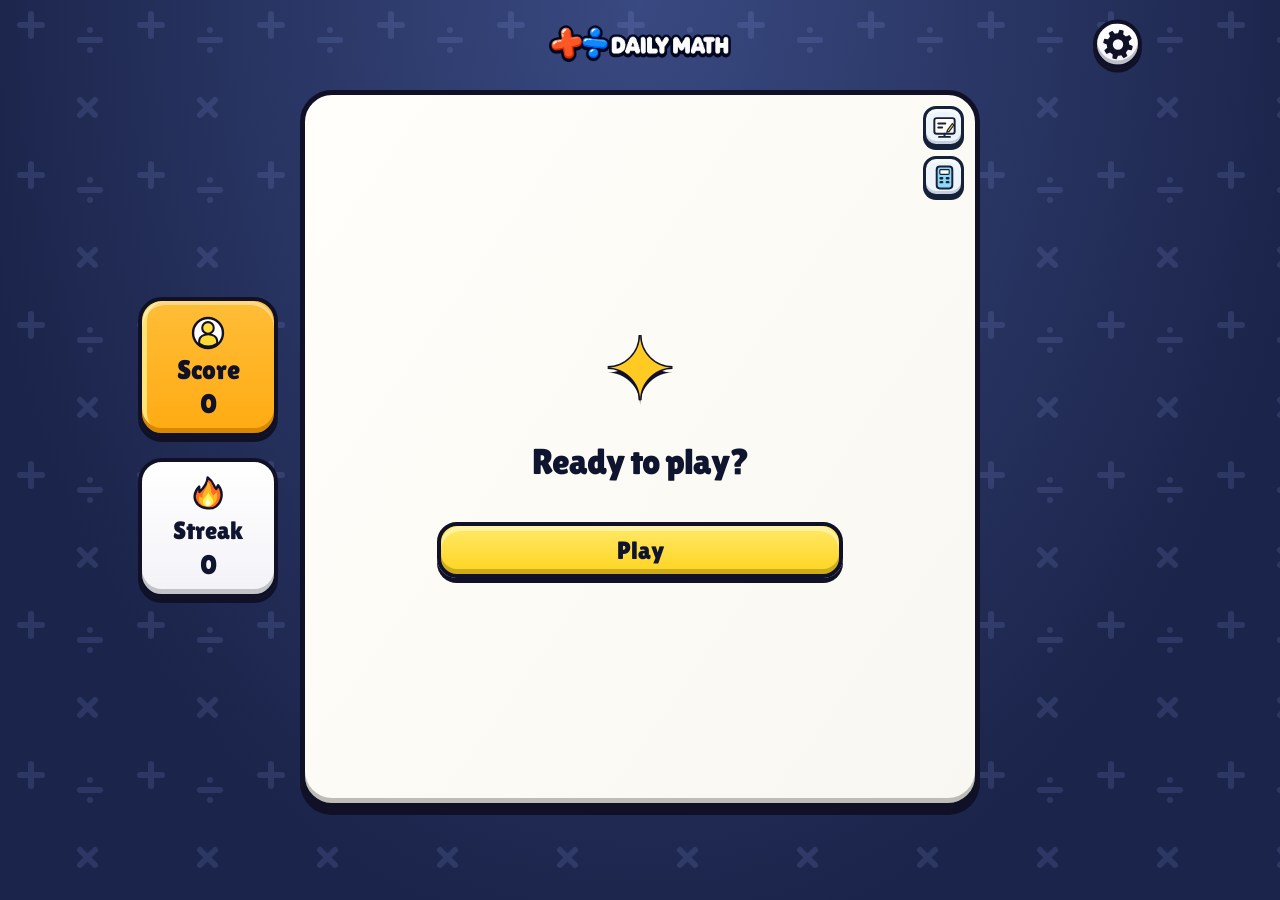
==== commit 33402bfa: "Center desktop board with large questions and 2 by 2 square choices" ====
--- a/daily-math/index.html
+++ b/daily-math/index.html
@@ -1,6 +1,7 @@
 <!doctype html>
 <html lang="en"><head><meta charset="utf-8"><meta name="viewport" content="width=device-width,initial-scale=1,viewport-fit=cover"><meta name="theme-color" content="#222d60"><title>Daily Math — Play a little. Learn a lot.</title>
-<link rel="icon" type="image/png" sizes="32x32" href="assets/icon-32.png"><link rel="apple-touch-icon" href="assets/icon-180.png"><link rel="manifest" href="manifest.webmanifest"><meta name="apple-mobile-web-app-title" content="Daily Math"><meta property="og:title" content="Daily Math"><meta property="og:description" content="Take on quick math challenges, build your streak and climb the leaderboard."><meta property="og:image" content="https://mkefefe.github.io/daily-math/assets/thumbnail.png"></head><body><template id="gameTemplate"><link rel="stylesheet" href="game.css?v=desktop-60"><link rel="stylesheet" href="celebration.css?v=desktop-60"><link rel="stylesheet" href="age-challenge.css?v=desktop-60"><link rel="stylesheet" href="desktop.css?v=desktop-60"><div class="game"><header><img class="header-art" src="assets/daily-math-logo.png" alt="Daily Math"><button class="chunk gear" id="settings" aria-label="Settings"><svg class="art-icon gear-art" viewBox="0 0 100 100" aria-hidden="true"><path fill="#101127" fill-rule="evenodd" d="M50.00,22.00 L53.63,13.18 L57.22,13.71 L60.74,14.59 L64.16,15.82 L63.20,25.31 L65.56,26.72 L67.76,28.36 L69.80,30.20 L78.60,26.53 L80.76,29.44 L82.63,32.56 L84.18,35.84 L76.79,41.87 L77.46,44.54 L77.87,47.26 L78.00,50.00 L86.82,53.63 L86.29,57.22 L85.41,60.74 L84.18,64.16 L74.69,63.20 L73.28,65.56 L71.64,67.76 L69.80,69.80 L73.47,78.60 L70.56,80.76 L67.44,82.63 L64.16,84.18 L58.13,76.79 L55.46,77.46 L52.74,77.87 L50.00,78.00 L46.37,86.82 L42.78,86.29 L39.26,85.41 L35.84,84.18 L36.80,74.69 L34.44,73.28 L32.24,71.64 L30.20,69.80 L21.40,73.47 L19.24,70.56 L17.37,67.44 L15.82,64.16 L23.21,58.13 L22.54,55.46 L22.13,52.74 L22.00,50.00 L13.18,46.37 L13.71,42.78 L14.59,39.26 L15.82,35.84 L25.31,36.80 L26.72,34.44 L28.36,32.24 L30.20,30.20 L26.53,21.40 L29.44,19.24 L32.56,17.37 L35.84,15.82 L41.87,23.21 L44.54,22.54 L47.26,22.13 Z M50 37a13 13 0 1 0 0 26a13 13 0 1 0 0-26Z"/></svg></button></header><div class="badges"><button id="scoreBadge" class="chunk badge gold" aria-label="Player scores"><svg class="art-icon person-art" viewBox="0 0 100 100" aria-hidden="true"><circle cx="50" cy="50" r="44" fill="#fffefa" stroke="#101127" stroke-width="7"/><circle cx="50" cy="35" r="17" fill="#ffde42" stroke="#101127" stroke-width="6"/><path d="M24 81V74C24 47 77 47 77 74V81Q50 99 24 81Z" fill="#ffda35" stroke="#101127" stroke-width="6"/></svg><span class="score-word">Score</span> <strong id="points">0</strong></button><button id="streakBadge" class="chunk badge" aria-label="Your streaks"><svg class="art-icon flame-art" viewBox="0 0 100 100" aria-hidden="true"><path d="M49 4C70 19 65 30 74 38L80 27C97 48 91 76 73 90C61 99 34 96 21 84C4 68 10 45 24 31L25 47C39 34 48 19 49 4Z" fill="#ff6a25" stroke="#111329" stroke-width="7" stroke-linejoin="round"/><path d="M49 16C67 37 52 41 66 57L76 47C82 69 69 88 51 90C29 90 20 75 24 59L34 65C32 44 50 37 49 16Z" fill="#ffb621"/><path d="M51 48C57 62 69 68 65 79C59 95 33 90 35 75C36 64 48 59 51 48Z" fill="#fff254"/><path d="M50 65C52 73 60 77 55 84C50 91 42 84 43 79Z" fill="#fffef2"/></svg> Streak <strong id="streak">0</strong></button></div><button id="challengeButton" aria-label="Next challenge"><span id="challengeLabel">Next challenge · 100 points</span><span id="challengeTarget">0/100</span><span id="challengeTrack" aria-hidden="true"><span id="challengeFill"></span></span></button><div class="play-area"><main class="board" id="board"></main><div class="utility-tools"><button class="chunk" id="scratchButton" aria-label="Open whiteboard" title="Whiteboard"><svg viewBox="0 0 32 32" aria-hidden="true"><rect x="3" y="4" width="26" height="20" rx="3" fill="#fffdf5" stroke="#172139" stroke-width="2.5"/><path d="M9 28h14M16 24v4M8 11h9M8 16h5" stroke="#172139" stroke-width="2.5" stroke-linecap="round"/><path d="m20 19 6-8 2 2-6 8-3 1Z" fill="#ffd641" stroke="#172139" stroke-width="1.5"/></svg></button><button class="chunk" id="calcButton" aria-label="Open calculator" title="Calculator"><svg viewBox="0 0 32 32" aria-hidden="true"><rect x="6" y="2" width="20" height="28" rx="4" fill="#8ed9f6" stroke="#172139" stroke-width="2.5"/><rect x="10" y="6" width="12" height="6" rx="1" fill="#fffdf5" stroke="#172139" stroke-width="1.5"/><path d="M11 17h2m6 0h2m-10 5h2m6 0h2" stroke="#172139" stroke-width="3" stroke-linecap="round"/></svg></button></div></div><div class="tools" id="tools"><button class="chunk yellow" id="hint"><svg class="art-icon bulb-art" viewBox="0 0 100 100" aria-hidden="true"><path d="M36 68h28v17q-2 11-14 11T36 85Z" fill="#d8deef" stroke="#101127" stroke-width="6"/><path d="M36 70C36 58 19 54 19 34a31 31 0 0 1 62 0c0 20-17 24-17 36Z" fill="#ffdd45" stroke="#101127" stroke-width="7" stroke-linejoin="round"/><path d="M31 29q1-10 11-13" fill="none" stroke="#fffbc3" stroke-width="8" stroke-linecap="round"/></svg><span>Hint</span></button><button class="chunk" id="skip"><svg class="art-icon skip-art" viewBox="0 0 100 100" aria-hidden="true"><path d="M10 21Q9 16 15 19L46 43Q53 49 46 55L15 80Q9 84 10 77ZM51 21Q50 16 56 19L87 43Q94 49 87 55L56 80Q50 84 51 77Z" fill="#fffefa" stroke="#101127" stroke-width="7" stroke-linejoin="round"/></svg><span>Skip −10</span></button></div><p class="status" id="status">Adaptive difficulty · No time limit</p><div class="storage" id="storage" role="status"></div></div><dialog id="challengeDialog" aria-labelledby="challengeTitle"><h2 id="challengeTitle">Age 10 challenge</h2><p id="challengeSummary"></p><p id="challengeTopics"></p><p id="challengeNote">Ages are approximate math difficulty, not an intelligence score.</p><div class="challenge-actions"><button class="chunk" id="closeChallenge">Back</button><button class="chunk yellow" id="challengeStart">Start challenge</button></div></dialog><dialog id="resultDialog" aria-labelledby="resultTitle"><div class="result-emblem" id="resultEmblem" aria-hidden="true">★</div><h2 id="resultTitle"></h2><div class="result-reward" id="resultReward"></div><details id="resultDetails"><summary>Explanation</summary><p id="resultText"></p></details><button class="chunk blue" id="resultContinue">Continue</button></dialog><dialog id="settingsDialog"><h2>Settings</h2><label class="row">Effects<input id="sound" type="checkbox"></label><label class="row">Music<input id="musicToggle" type="checkbox"></label><label class="row">Volume<input class="audio-level" id="musicVolume" type="range" min="0" max="50" step="1" aria-label="Music volume"></label><span id="musicState" class="sr-only" role="status"></span><button class="chunk nickname-settings" id="editNickname">Nickname</button><button class="chunk blue" id="closeSettings">Done</button></dialog>
-<dialog id="nicknameDialog" aria-labelledby="nicknameTitle"><h2 id="nicknameTitle">Your nickname</h2><input id="playerName" aria-label="Nickname" maxlength="20" placeholder="Choose a nickname" autocomplete="off"><p id="nicknameStatus" role="status"></p><div class="nickname-actions"><button class="chunk" id="randomNickname">Use random</button><button class="chunk blue" id="saveName">Continue</button></div></dialog><dialog id="leaderboardDialog" aria-labelledby="leaderboardTitle"><h2 id="leaderboardTitle">Leaderboard</h2><p class="leader-caption">Players on this server</p><p id="leaderStatus" role="status"></p><div id="leaderRows"></div><p id="yourRank"></p><div class="leader-actions"><button class="chunk" id="refreshBoard">Refresh</button><button class="chunk blue" id="closeBoard">Done</button></div></dialog><dialog id="streakDialog"><h2>Your streaks</h2><div id="streakStats"></div><button class="chunk blue" id="closeStreak">Done</button></dialog><dialog id="tutorDialog" aria-labelledby="tutorTitle"><h2 id="tutorTitle">Worked example</h2><div id="hintReview" hidden aria-label="Opened hints"></div><div id="hintReward" hidden></div><div id="tutorOrigin"></div><div id="tutorDiagram"></div><div id="tutorSteps"></div><div class="tutor-actions"><button class="chunk yellow" id="nextHint" hidden>Next hint</button><button class="chunk blue" id="tutorDone">Try it</button></div></dialog><dialog id="scratchDialog"><div class="scratch-heading"><h2>Whiteboard</h2><button class="chunk" id="closeScratch" aria-label="Close whiteboard" title="Close whiteboard"><svg viewBox="0 0 24 24" aria-hidden="true" fill="none" stroke="currentColor" stroke-width="2" stroke-linecap="round" stroke-linejoin="round"><path d="m6 6 12 12M18 6 6 18"/></svg></button></div><div class="pen-tools"><button class="chunk" data-pen="pen" aria-label="Pen" title="Pen" aria-pressed="true"><svg viewBox="0 0 24 24" aria-hidden="true" fill="none" stroke="currentColor" stroke-width="2" stroke-linecap="round" stroke-linejoin="round"><path d="m5 19 2-6L18 2l4 4-11 11-6 2Zm10-14 4 4M7 13l4 4"/></svg></button><button class="chunk" data-pen="highlighter" aria-label="Highlighter" title="Highlighter" aria-pressed="false"><svg viewBox="0 0 24 24" aria-hidden="true" fill="none" stroke="currentColor" stroke-width="2" stroke-linecap="round" stroke-linejoin="round"><path d="m8 14 8-11 6 5-9 10-5-4Zm0 0-4 6h7l2-2M3 23h18"/></svg></button><button class="chunk" data-pen="eraser" aria-label="Eraser" title="Eraser" aria-pressed="false"><svg viewBox="0 0 24 24" aria-hidden="true" fill="none" stroke="currentColor" stroke-width="2" stroke-linecap="round" stroke-linejoin="round"><path d="m3 14 10-11a2 2 0 0 1 3 0l6 6-11 12H8l-5-4a2 2 0 0 1 0-3Zm5-5 9 8M11 21h11"/></svg></button><button class="chunk" data-pen="move" aria-label="Move paper" title="Move paper" aria-pressed="false"><svg viewBox="0 0 24 24" aria-hidden="true" fill="none" stroke="currentColor" stroke-width="2" stroke-linecap="round" stroke-linejoin="round"><path d="M12 2v20M2 12h20M8 6l4-4 4 4M8 18l4 4 4-4M6 8l-4 4 4 4M18 8l4 4-4 4"/></svg></button><button class="chunk" id="undoStroke" aria-label="Undo" title="Undo"><svg viewBox="0 0 24 24" aria-hidden="true" fill="none" stroke="currentColor" stroke-width="2" stroke-linecap="round" stroke-linejoin="round"><path d="M9 5 3 11l6 6M3 11h11a7 7 0 0 1 7 7v2"/></svg></button><button class="chunk" id="redoStroke" aria-label="Redo" title="Redo"><svg viewBox="0 0 24 24" aria-hidden="true" fill="none" stroke="currentColor" stroke-width="2" stroke-linecap="round" stroke-linejoin="round"><path d="m15 5 6 6-6 6m6-6H10a7 7 0 0 0-7 7v2"/></svg></button><button class="chunk" id="clearScratch" aria-label="Clear writing" title="Clear writing"><svg viewBox="0 0 24 24" aria-hidden="true" fill="none" stroke="currentColor" stroke-width="2" stroke-linecap="round" stroke-linejoin="round"><path d="M4 6h16M9 6V3h6v3M6 6l1 15h10l1-15M10 10v7M14 10v7"/></svg></button></div><div id="inkOptions" class="ink-options"><button data-ink="#2467d4" aria-label="Blue ink" aria-pressed="true" style="--ink:#2467d4"></button><button data-ink="#8456c9" aria-label="Purple ink" aria-pressed="false" style="--ink:#8456c9"></button><button data-ink="#168a82" aria-label="Teal ink" aria-pressed="false" style="--ink:#168a82"></button><button data-ink="#d64d69" aria-label="Red ink" aria-pressed="false" style="--ink:#d64d69"></button><button data-ink="#f4c430" aria-label="Yellow ink" aria-pressed="false" style="--ink:#f4c430"></button><span></span><button data-width="0" aria-label="Fine stroke" aria-pressed="false"><i style="width:3px;height:3px"></i></button><button data-width="1" aria-label="Medium stroke" aria-pressed="true"><i style="width:5px;height:5px"></i></button><button data-width="2" aria-label="Thick stroke" aria-pressed="false"><i style="width:8px;height:8px"></i></button></div><div class="scratch-surface"><button class="chunk yellow" id="scratchHintButton" aria-label="Hint from whiteboard" title="Hint"><img src="assets/fa-lightbulb.svg" alt="" aria-hidden="true"></button><button class="chunk" id="scratchCalcButton" aria-label="Calculator from whiteboard" title="Calculator"><img src="assets/fa-calculator.svg" alt="" aria-hidden="true"></button><div id="scratchProblem"><p id="scratchQuestion"></p><div id="scratchDiagram"></div></div><canvas id="scratchCanvas" width="600" height="500" aria-label="Draw your working with a finger or mouse"></canvas><div id="eraserCursor" hidden aria-hidden="true"></div><div class="zoom-tools"><button class="chunk" id="zoomOut" aria-label="Zoom out">−</button><span id="scratchZoom">100%</span><button class="chunk" id="zoomIn" aria-label="Zoom in">+</button><button class="chunk" id="resetView" aria-label="Reset view" title="Reset view"><svg viewBox="0 0 24 24" aria-hidden="true" fill="none" stroke="currentColor" stroke-width="2" stroke-linecap="round" stroke-linejoin="round"><path d="M8 3H3v5m13-5h5v5M3 16v5h5m13-5v5h-5"/><circle cx="12" cy="12" r="3"/></svg></button></div></div></dialog><dialog id="calcDialog"><h2>Calculator</h2><p id="calcQuestion"></p><input id="calcDisplay" aria-label="Calculation" inputmode="decimal" maxlength="80" placeholder="0"><div id="calcKeys"></div><button class="chunk blue" id="closeCalc">Done</button></dialog><div id="networkStatus" hidden role="status"></div><div id="platformPause" hidden role="status"></div><audio id="bgMusic" src="assets/background.mp3" loop preload="auto"></audio></template><script src="launch-config.js?v=desktop-60"></script><script src="platform.js?v=desktop-60"></script><script src="platform-storage.js?v=desktop-60"></script><script src="boot.js?v=desktop-60"></script></body></html>
+<link rel="icon" type="image/png" sizes="32x32" href="assets/icon-32.png"><link rel="apple-touch-icon" href="assets/icon-180.png"><link rel="manifest" href="manifest.webmanifest"><meta name="apple-mobile-web-app-title" content="Daily Math"><meta property="og:title" content="Daily Math"><meta property="og:description" content="Take on quick math challenges, build your streak and climb the leaderboard."><meta property="og:image" content="https://mkefefe.github.io/daily-math/assets/thumbnail.png"></head><body><template id="gameTemplate"><link rel="stylesheet" href="game.css?v=desktop-61"><link rel="stylesheet" href="celebration.css?v=desktop-61"><link rel="stylesheet" href="age-challenge.css?v=desktop-61"><link rel="stylesheet" href="desktop.css?v=desktop-61"><div class="game"><header><img class="header-art" src="assets/daily-math-logo.png" alt="Daily Math"><button class="chunk gear" id="settings" aria-label="Settings"><svg class="art-icon gear-art" viewBox="0 0 100 100" aria-hidden="true"><path fill="#101127" fill-rule="evenodd" d="M50.00,22.00 L53.63,13.18 L57.22,13.71 L60.74,14.59 L64.16,15.82 L63.20,25.31 L65.56,26.72 L67.76,28.36 L69.80,30.20 L78.60,26.53 L80.76,29.44 L82.63,32.56 L84.18,35.84 L76.79,41.87 L77.46,44.54 L77.87,47.26 L78.00,50.00 L86.82,53.63 L86.29,57.22 L85.41,60.74 L84.18,64.16 L74.69,63.20 L73.28,65.56 L71.64,67.76 L69.80,69.80 L73.47,78.60 L70.56,80.76 L67.44,82.63 L64.16,84.18 L58.13,76.79 L55.46,77.46 L52.74,77.87 L50.00,78.00 L46.37,86.82 L42.78,86.29 L39.26,85.41 L35.84,84.18 L36.80,74.69 L34.44,73.28 L32.24,71.64 L30.20,69.80 L21.40,73.47 L19.24,70.56 L17.37,67.44 L15.82,64.16 L23.21,58.13 L22.54,55.46 L22.13,52.74 L22.00,50.00 L13.18,46.37 L13.71,42.78 L14.59,39.26 L15.82,35.84 L25.31,36.80 L26.72,34.44 L28.36,32.24 L30.20,30.20 L26.53,21.40 L29.44,19.24 L32.56,17.37 L35.84,15.82 L41.87,23.21 L44.54,22.54 L47.26,22.13 Z M50 37a13 13 0 1 0 0 26a13 13 0 1 0 0-26Z"/></svg></button></header><div class="badges"><button id="scoreBadge" class="chunk badge gold" aria-label="Player scores"><svg class="art-icon person-art" viewBox="0 0 100 100" aria-hidden="true"><circle cx="50" cy="50" r="44" fill="#fffefa" stroke="#101127" stroke-width="7"/><circle cx="50" cy="35" r="17" fill="#ffde42" stroke="#101127" stroke-width="6"/><path d="M24 81V74C24 47 77 47 77 74V81Q50 99 24 81Z" fill="#ffda35" stroke="#101127" stroke-width="6"/></svg><span class="score-word">Score</span> <strong id="points">0</strong></button><button id="streakBadge" class="chunk badge" aria-label="Your streaks"><svg class="art-icon flame-art" viewBox="0 0 100 100" aria-hidden="true"><path d="M49 4C70 19 65 30 74 38L80 27C97 48 91 76 73 90C61 99 34 96 21 84C4 68 10 45 24 31L25 47C39 34 48 19 49 4Z" fill="#ff6a25" stroke="#111329" stroke-width="7" stroke-linejoin="round"/><path d="M49 16C67 37 52 41 66 57L76 47C82 69 69 88 51 90C29 90 20 75 24 59L34 65C32 44 50 37 49 16Z" fill="#ffb621"/><path d="M51 48C57 62 69 68 65 79C59 95 33 90 35 75C36 64 48 59 51 48Z" fill="#fff254"/><path d="M50 65C52 73 60 77 55 84C50 91 42 84 43 79Z" fill="#fffef2"/></svg> Streak <strong id="streak">0</strong></button></div><button id="challengeButton" aria-label="Next challenge"><span id="challengeLabel">Next challenge · 100 points</span><span id="challengeTarget">0/100</span><span id="challengeTrack" aria-hidden="true"><span id="challengeFill"></span></span></button><div class="play-area"><main class="board" id="board"></main><div class="utility-tools"><button class="chunk" id="scratchButton" aria-label="Open whiteboard" title="Whiteboard"><svg viewBox="0 0 32 32" aria-hidden="true"><rect x="3" y="4" width="26" height="20" rx="3" fill="#fffdf5" stroke="#172139" stroke-width="2.5"/><path d="M9 28h14M16 24v4M8 11h9M8 16h5" stroke="#172139" stroke-width="2.5" stroke-linecap="round"/><path d="m20 19 6-8 2 2-6 8-3 1Z" fill="#ffd641" stroke="#172139" stroke-width="1.5"/></svg></button><button class="chunk" id="calcButton" aria-label="Open calculator" title="Calculator"><svg viewBox="0 0 32 32" aria-hidden="true"><rect x="6" y="2" width="20" height="28" rx="4" fill="#8ed9f6" stroke="#172139" stroke-width="2.5"/><rect x="10" y="6" width="12" height="6" rx="1" fill="#fffdf5" stroke="#172139" stroke-width="1.5"/><path d="M11 17h2m6 0h2m-10 5h2m6 0h2" stroke="#172139" stroke-width="3" stroke-linecap="round"/></svg></button></div></div><div class="tools" id="tools"><button class="chunk yellow" id="hint"><svg class="art-icon bulb-art" viewBox="0 0 100 100" aria-hidden="true"><path d="M36 68h28v17q-2 11-14 11T36 85Z" fill="#d8deef" stroke="#101127" stroke-width="6"/><path d="M36 70C36 58 19 54 19 34a31 31 0 0 1 62 0c0 20-17 24-17 36Z" fill="#ffdd45" stroke="#101127" stroke-width="7" stroke-linejoin="round"/><path d="M31 29q1-10 11-13" fill="none" stroke="#fffbc3" stroke-width="8" stroke-linecap="round"/></svg><span>Hint</span></button><button class="chunk" id="skip"><svg class="art-icon skip-art" viewBox="0 0 100 100" aria-hidden="true"><path d="M10 21Q9 16 15 19L46 43Q53 49 46 55L15 80Q9 84 10 77ZM51 21Q50 16 56 19L87 43Q94 49 87 55L56 80Q50 84 51 77Z" fill="#fffefa" stroke="#101127" stroke-width="7" stroke-linejoin="round"/></svg><span>Skip −10</span></button></div><p class="status" id="status">Adaptive difficulty · No time limit</p><div class="storage" id="storage" role="status"></div></div><dialog id="challengeDialog" aria-labelledby="challengeTitle"><h2 id="challengeTitle">Age 10 challenge</h2><p id="challengeSummary"></p><p id="challengeTopics"></p><p id="challengeNote">Ages are approximate math difficulty, not an intelligence score.</p><div class="challenge-actions"><button class="chunk" id="closeChallenge">Back</button><button class="chunk yellow" id="challengeStart">Start challenge</button></div></dialog><dialog id="resultDialog" aria-labelledby="resultTitle"><div class="result-emblem" id="resultEmblem" aria-hidden="true">★</div><h2 id="resultTitle"></h2><div class="result-reward" id="resultReward"></div><details id="resultDetails"><summary>Explanation</summary><p id="resultText"></p></details><button class="chunk blue" id="resultContinue">Continue</button></dialog><dialog id="settingsDialog"><h2>Settings</h2><label class="row">Effects<input id="sound" type="checkbox"></label><label class="row">Music<input id="musicToggle" type="checkbox"></label><label class="row">Volume<input class="audio-level" id="musicVolume" type="range" min="0" max="50" step="1" aria-label="Music volume"></label><span id="musicState" class="sr-only" role="status"></span><button class="chunk nickname-settings" id="editNickname">Nickname</button><button class="chunk blue" id="closeSettings">Done</button></dialog>
+<dialog id="nicknameDialog" aria-labelledby="nicknameTitle"><h2 id="nicknameTitle">Your nickname</h2><input id="playerName" aria-label="Nickname" maxlength="20" placeholder="Choose a nickname" autocomplete="off"><p id="nicknameStatus" role="status"></p><div class="nickname-actions"><button class="chunk" id="randomNickname">Use random</button><button class="chunk blue" id="saveName">Continue</button></div></dialog><dialog id="leaderboardDialog" aria-labelledby="leaderboardTitle"><h2 id="leaderboardTitle">Leaderboard</h2><p class="leader-caption">Players on this server</p><p id="leaderStatus" role="status"></p><div id="leaderRows"></div><p id="yourRank"></p><div class="leader-actions"><button class="chunk" id="refreshBoard">Refresh</button><button class="chunk blue" id="closeBoard">Done</button></div></dialog><dialog id="streakDialog"><h2>Your streaks</h2><div id="streakStats"></div><button class="chunk blue" id="closeStreak">Done</button></dialog><dialog id="tutorDialog" aria-labelledby="tutorTitle"><h2 id="tutorTitle">Worked example</h2><div id="hintReview" hidden aria-label="Opened hints"></div><div id="hintReward" hidden></div><div id="tutorOrigin"></div><div id="tutorDiagram"></div><div id="tutorSteps"></div><div class="tutor-actions"><button class="chunk yellow" id="nextHint" hidden>Next hint</button><button class="chunk blue" id="tutorDone">Try it</button></div></dialog><dialog id="scratchDialog"><div class="scratch-heading"><h2>Whiteboard</h2><button class="chunk" id="closeScratch" aria-label="Close whiteboard" title="Close whiteboard"><svg viewBox="0 0 24 24" aria-hidden="true" fill="none" stroke="currentColor" stroke-width="2" stroke-linecap="round" stroke-linejoin="round"><path d="m6 6 12 12M18 6 6 18"/></svg></button></div><div class="pen-tools"><button class="chunk" data-pen="pen" aria-label="Pen" title="Pen" aria-pressed="true"><svg viewBox="0 0 24 24" aria-hidden="true" fill="none" stroke="currentColor" stroke-width="2" stroke-linecap="round" stroke-linejoin="round"><path d="m5 19 2-6L18 2l4 4-11 11-6 2Zm10-14 4 4M7 13l4 4"/></svg></button><button class="chunk" data-pen="highlighter" aria-label="Highlighter" title="Highlighter" aria-pressed="false"><svg viewBox="0 0 24 24" aria-hidden="true" fill="none" stroke="currentColor" stroke-width="2" stroke-linecap="round" stroke-linejoin="round"><path d="m8 14 8-11 6 5-9 10-5-4Zm0 0-4 6h7l2-2M3 23h18"/></svg></button><button class="chunk" data-pen="eraser" aria-label="Eraser" title="Eraser" aria-pressed="false"><svg viewBox="0 0 24 24" aria-hidden="true" fill="none" stroke="currentColor" stroke-width="2" stroke-linecap="round" stroke-linejoin="round"><path d="m3 14 10-11a2 2 0 0 1 3 0l6 6-11 12H8l-5-4a2 2 0 0 1 0-3Zm5-5 9 8M11 21h11"/></svg></button><button class="chunk" data-pen="move" aria-label="Move paper" title="Move paper" aria-pressed="false"><svg viewBox="0 0 24 24" aria-hidden="true" fill="none" stroke="currentColor" stroke-width="2" stroke-linecap="round" stroke-linejoin="round"><path d="M12 2v20M2 12h20M8 6l4-4 4 4M8 18l4 4 4-4M6 8l-4 4 4 4M18 8l4 4-4 4"/></svg></button><button class="chunk" id="undoStroke" aria-label="Undo" title="Undo"><svg viewBox="0 0 24 24" aria-hidden="true" fill="none" stroke="currentColor" stroke-width="2" stroke-linecap="round" stroke-linejoin="round"><path d="M9 5 3 11l6 6M3 11h11a7 7 0 0 1 7 7v2"/></svg></button><button class="chunk" id="redoStroke" aria-label="Redo" title="Redo"><svg viewBox="0 0 24 24" aria-hidden="true" fill="none" stroke="currentColor" stroke-width="2" stroke-linecap="round" stroke-linejoin="round"><path d="m15 5 6 6-6 6m6-6H10a7 7 0 0 0-7 7v2"/></svg></button><button class="chunk" id="clearScratch" aria-label="Clear writing" title="Clear writing"><svg viewBox="0 0 24 24" aria-hidden="true" fill="none" stroke="currentColor" stroke-width="2" stroke-linecap="round" stroke-linejoin="round"><path d="M4 6h16M9 6V3h6v3M6 6l1 15h10l1-15M10 10v7M14 10v7"/></svg></button></div><div id="inkOptions" class="ink-options"><button data-ink="#2467d4" aria-label="Blue ink" aria-pressed="true" style="--ink:#2467d4"></button><button data-ink="#8456c9" aria-label="Purple ink" aria-pressed="false" style="--ink:#8456c9"></button><button data-ink="#168a82" aria-label="Teal ink" aria-pressed="false" style="--ink:#168a82"></button><button data-ink="#d64d69" aria-label="Red ink" aria-pressed="false" style="--ink:#d64d69"></button><button data-ink="#f4c430" aria-label="Yellow ink" aria-pressed="false" style="--ink:#f4c430"></button><span></span><button data-width="0" aria-label="Fine stroke" aria-pressed="false"><i style="width:3px;height:3px"></i></button><button data-width="1" aria-label="Medium stroke" aria-pressed="true"><i style="width:5px;height:5px"></i></button><button data-width="2" aria-label="Thick stroke" aria-pressed="false"><i style="width:8px;height:8px"></i></button></div><div class="scratch-surface"><button class="chunk yellow" id="scratchHintButton" aria-label="Hint from whiteboard" title="Hint"><img src="assets/fa-lightbulb.svg" alt="" aria-hidden="true"></button><button class="chunk" id="scratchCalcButton" aria-label="Calculator from whiteboard" title="Calculator"><img src="assets/fa-calculator.svg" alt="" aria-hidden="true"></button><div id="scratchProblem"><p id="scratchQuestion"></p><div id="scratchDiagram"></div></div><canvas id="scratchCanvas" width="600" height="500" aria-label="Draw your working with a finger or mouse"></canvas><div id="eraserCursor" hidden aria-hidden="true"></div><div class="zoom-tools"><button class="chunk" id="zoomOut" aria-label="Zoom out">−</button><span id="scratchZoom">100%</span><button class="chunk" id="zoomIn" aria-label="Zoom in">+</button><button class="chunk" id="resetView" aria-label="Reset view" title="Reset view"><svg viewBox="0 0 24 24" aria-hidden="true" fill="none" stroke="currentColor" stroke-width="2" stroke-linecap="round" stroke-linejoin="round"><path d="M8 3H3v5m13-5h5v5M3 16v5h5m13-5v5h-5"/><circle cx="12" cy="12" r="3"/></svg></button></div></div></dialog><dialog id="calcDialog"><h2>Calculator</h2><p id="calcQuestion"></p><input id="calcDisplay" aria-label="Calculation" inputmode="decimal" maxlength="80" placeholder="0"><div id="calcKeys"></div><button class="chunk blue" id="closeCalc">Done</button></dialog><div id="networkStatus" hidden role="status"></div><div id="platformPause" hidden role="status"></div><audio id="bgMusic" src="assets/background.mp3" loop preload="auto"></audio></template><script src="launch-config.js?v=desktop-61"></script><script src="platform.js?v=desktop-61"></script><script src="platform-storage.js?v=desktop-61"></script><script src="boot.js?v=desktop-61"></script></body></html>
 
 
+
--- a/daily-math/desktop.css
+++ b/daily-math/desktop.css
@@ -1,74 +1,47 @@
-/* Keep the original vertical order; wide screens only widen the play surface. */
+/* Centered landscape board; mobile keeps its compact portrait arrangement. */
 .game>header{position:relative;justify-content:center}
 .game>header .header-art{flex:none;width:min(300px,calc(100% - 110px));margin:0 auto}
 .game>header #settings{position:absolute;right:0;top:50%;transform:translateY(-50%)}
 .game>header #settings:active{transform:translateY(calc(-50% + 3px))}
 .game>#challengeButton{display:none!important}
 @media(min-width:900px) and (min-height:500px){
-  .game{width:100%;max-width:none;height:100dvh;min-height:0;margin:0;padding:14px 24px 20px;display:flex;flex-direction:column;gap:12px}
-  .game>header{width:100%;height:60px;min-height:60px;flex:none;margin:0!important}
-  .game .header-art{height:60px}
-  .game>.badges{width:100%;max-width:none;align-self:center;grid-template-columns:1.08fr 1fr;height:49px;gap:12px;margin:0!important}
-  .game>.play-area{width:100%;flex:1;min-height:0}
-  .game .board{padding:16px!important;gap:12px}
-  .game .play-area .problem{padding:10px 48px 0!important;gap:12px!important}
-  .game .problem .equation{max-width:none;align-self:center}
-  .game .diagram-stage{max-width:760px;align-self:center}
-  .game .answers,.game .board .confirm-answer{width:100%;max-width:none;align-self:center}
-  .game>.tools{width:100%;max-width:none;align-self:center;height:59px;gap:12px;margin:0!important}
-  .game>.tools .chunk{height:55px!important;min-height:55px!important}
-  .game .welcome{width:min(100%,420px)}
-  #scratchDialog{width:min(90vw,1100px);height:92dvh;max-height:92dvh;padding:20px}
-  #scratchDialog .pen-tools,#scratchDialog .ink-options{max-width:480px;width:100%;align-self:center}
-  #tutorDialog{width:min(80vw,640px)}
+ .game{width:min(100%,1100px);max-width:1100px;height:100dvh;min-height:0;margin:0 auto;padding:12px 18px 18px;display:grid;grid-template-columns:140px minmax(0,680px) 140px;grid-template-rows:64px minmax(0,1fr) 60px;justify-content:center;gap:14px 22px}
+ .game>header{grid-column:1/-1;grid-row:1;width:100%;height:64px;min-height:64px;margin:0!important}
+ .game .header-art{height:64px;width:340px}
+ .game>.badges{grid-column:1;grid-row:2;align-self:center;display:flex;flex-direction:column;width:140px;height:auto;gap:18px;margin:0!important}
+ .game .badge{width:140px;height:140px!important;min-height:140px!important;display:flex;flex-direction:column;justify-content:center;gap:6px;padding:12px!important;border-radius:24px;font-size:25px!important}
+ .game .badge strong,.game .badge .score-word{font-size:27px!important;line-height:1.05}
+ .game .badge.gold strong{border-left:0!important;padding:0;margin:0}
+ .game .badge .art-icon{width:34px;height:34px}
+ .game>.play-area{grid-column:2;grid-row:2;min-width:0;min-height:0;width:100%;height:100%}
+ .game .board{padding:18px!important;gap:12px;border-radius:32px}
+ .game .play-area .problem{padding:8px 36px 0!important;gap:10px!important;justify-content:center!important}
+ .game .problem .equation,.game .play-area .problem.with-diagram .equation{padding:0 18px!important;font-size:30px!important;line-height:1.18!important}
+ .game .problem:not(.with-diagram) .equation:not(.long){font-size:clamp(52px,7.5vh,76px)!important}
+ .game .answers{--tile-size:clamp(90px,21vh,190px);display:grid;grid-template-columns:repeat(2,var(--tile-size));justify-content:center;align-self:center;width:100%;gap:14px!important}
+ .game .board:has(.with-diagram) .answers{--tile-size:clamp(85px,16vh,150px)}
+ .game .answer{width:var(--tile-size);height:var(--tile-size)!important;min-height:var(--tile-size)!important;aspect-ratio:1;padding:12px!important;border-radius:24px}
+ .game .answer .value{font-size:clamp(34px,5vh,48px)!important}.game .answer .value.long{font-size:30px!important}
+ .game .answer .selection-marker{bottom:12px!important;font-size:13px!important;line-height:15px!important}
+ .game .board .confirm-answer{width:min(100%,480px);max-width:480px;align-self:center;height:56px!important;min-height:56px!important;font-size:29px!important}
+ .game>.tools{grid-column:2;grid-row:3;width:100%;max-width:480px;justify-self:center;height:60px;gap:14px;margin:0!important}
+ .game>.tools .chunk{height:56px!important;min-height:56px!important;font-size:27px!important}
+ .game .utility-tools{top:16px;right:16px}
+ .game .welcome{width:min(100%,420px)}
+ .game>.storage:not(:empty),.game>.status:not(:empty){grid-column:3;grid-row:2;align-self:end;font-size:13px}
+ #scratchDialog{width:min(90vw,1100px);height:92dvh;max-height:92dvh;padding:20px}
+ #scratchDialog .pen-tools,#scratchDialog .ink-options{max-width:480px;width:100%;align-self:center}
+ #tutorDialog{width:min(80vw,640px)}
 }
-@media(min-width:900px) and (min-height:500px) and (max-height:700px){
-  .game{padding:8px 18px 14px;gap:8px}
-  .game>header{height:48px;min-height:48px}.game .header-art{height:47px}
-  .game>.badges{height:42px}
-  .game .board{padding:10px!important;gap:7px}
-  .game .play-area .problem{padding-top:5px!important;gap:6px!important}
-  .game>.tools{height:52px}.game>.tools .chunk{height:48px!important;min-height:48px!important}
+@media(min-width:900px) and (min-height:500px) and (max-height:650px){
+ .game{grid-template-rows:48px minmax(0,1fr) 52px;padding:8px 16px 12px;gap:9px 18px;grid-template-columns:120px minmax(0,620px) 120px}
+ .game>header{height:48px;min-height:48px}.game .header-art{height:48px}
+ .game>.badges{width:120px}.game .badge{width:120px;height:120px!important;min-height:120px!important;gap:4px}
+ .game .board{padding:12px!important;gap:8px}
+ .game .answers{--tile-size:clamp(88px,19vh,120px);gap:10px!important}
+ .game .board:has(.with-diagram) .answers{--tile-size:85px}
+ .game .board .confirm-answer,.game>.tools .chunk{height:48px!important;min-height:48px!important;font-size:25px!important}
+ .game>.tools{height:52px}
+ .game .play-area .problem{padding-top:0!important;gap:4px!important}
+ .game .problem .equation,.game .play-area .problem.with-diagram .equation{font-size:25px!important}
 }
-
-/* Larger desktop targets, retaining the original top-to-bottom arrangement. */
-@media(min-width:900px) and (min-height:500px){
- .game{padding:12px 16px 14px;gap:12px}
- .game>header{height:70px;min-height:70px}.game .header-art{height:70px;width:340px}
- .game>.badges{height:60px;gap:16px}
- .game .badge{height:56px!important;min-height:56px!important;font-size:28px!important}
- .game .badge strong,.game .badge .score-word{font-size:28px!important}
- .game .badge .art-icon{width:36px;height:36px}
- .game .answers{gap:14px!important}
- .game .answer{height:80px!important;min-height:80px!important}
- .game .answer .value{font-size:42px!important}.game .answer .value.long{font-size:32px!important}
- .game .board .confirm-answer{height:64px!important;min-height:64px!important;font-size:30px!important}
- .game>.tools{height:68px;max-width:none;gap:16px}.game>.tools .chunk{height:64px!important;min-height:64px!important;font-size:30px!important}
- .game .problem .equation,.game .play-area .problem.with-diagram .equation{font-size:30px!important}
- .game .problem:not(.with-diagram) .equation:not(.long){font-size:46px!important}
-}
-@media(min-width:900px) and (min-height:500px) and (max-height:700px){
- .game{padding:8px 12px 12px;gap:8px}
- .game>header{height:50px;min-height:50px}.game .header-art{height:50px}
- .game>.badges{height:48px}.game .badge{height:44px!important;min-height:44px!important;font-size:25px!important}
- .game .badge strong,.game .badge .score-word{font-size:25px!important}
- .game .answer{height:60px!important;min-height:60px!important}.game .answer .value{font-size:34px!important}
- .game .board .confirm-answer{height:52px!important;min-height:52px!important;font-size:27px!important}
- .game>.tools{height:56px}.game>.tools .chunk{height:52px!important;min-height:52px!important;font-size:27px!important}
- .game .problem .equation,.game .play-area .problem.with-diagram .equation{font-size:26px!important}
- .game .problem:not(.with-diagram) .equation:not(.long){font-size:36px!important}
-}
-/* Desktop answer choices are square tiles, rather than stretched bars. */
-@media(min-width:900px) and (min-height:500px){
- .game .answers{--tile-size:clamp(100px,20vh,200px);display:grid;grid-template-columns:repeat(4,var(--tile-size));justify-content:center;width:100%;gap:18px!important}
- .game .answer{width:var(--tile-size);height:var(--tile-size)!important;min-height:var(--tile-size)!important;aspect-ratio:1;padding:12px!important;border-radius:26px}
- .game .answer .value{font-size:clamp(32px,3.5vw,48px)!important}
- .game .answer .value.long{font-size:clamp(24px,2.5vw,34px)!important}
- .game .answer .selection-marker{bottom:14px!important;font-size:14px!important;line-height:16px!important}
- .game .board .confirm-answer{width:min(100%,600px);max-width:600px}
- .game>.tools{max-width:600px}
-}
-@media(min-width:900px) and (min-height:500px) and (max-height:700px){
- .game .answers{--tile-size:clamp(90px,19vh,130px);gap:14px!important}
- .game .answer .selection-marker{bottom:10px!important;font-size:12px!important}
-}
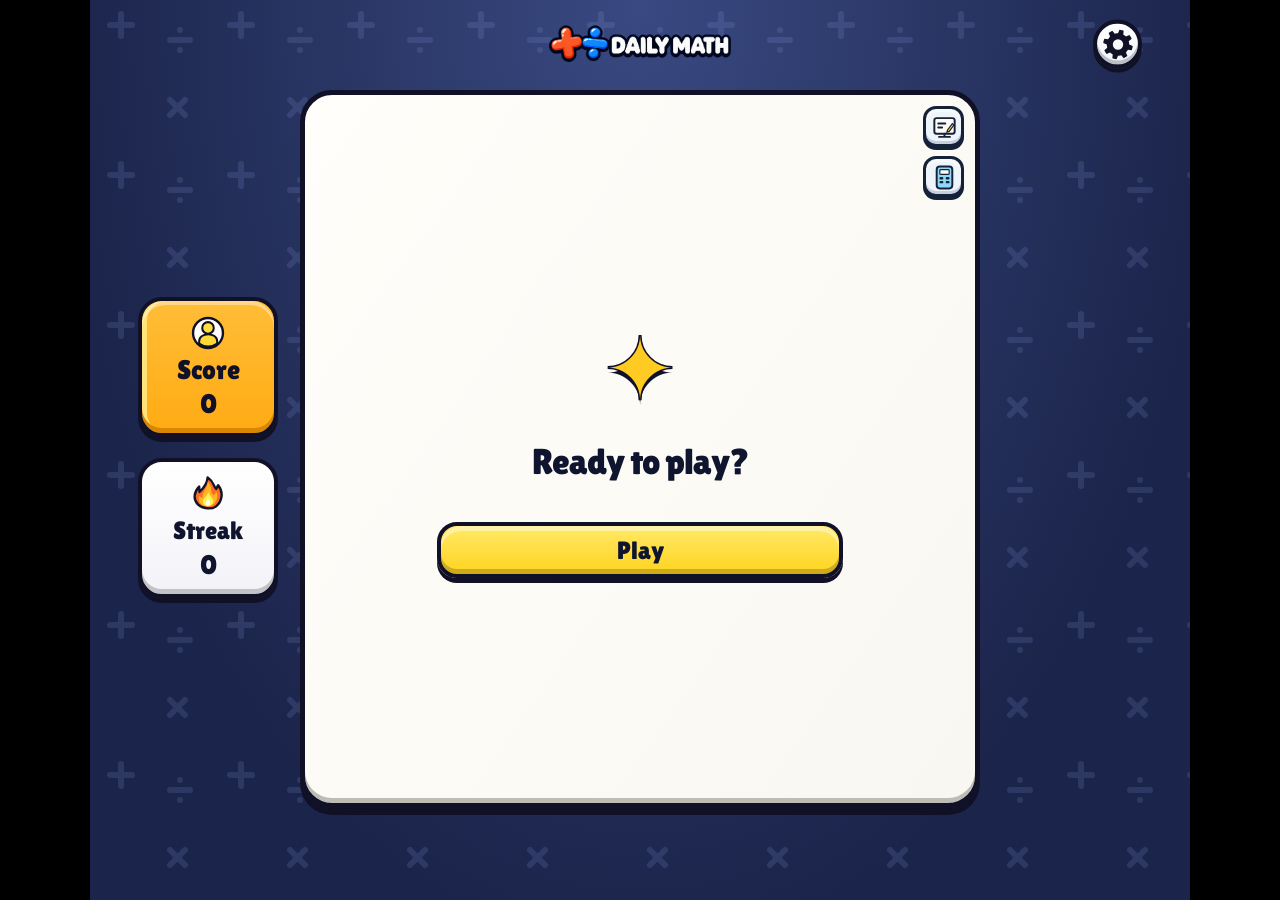
==== commit e6f9e6db: "Black out desktop margins and soften answer tile proportions" ====
--- a/daily-math/index.html
+++ b/daily-math/index.html
@@ -1,7 +1,7 @@
 <!doctype html>
 <html lang="en"><head><meta charset="utf-8"><meta name="viewport" content="width=device-width,initial-scale=1,viewport-fit=cover"><meta name="theme-color" content="#222d60"><title>Daily Math — Play a little. Learn a lot.</title>
-<link rel="icon" type="image/png" sizes="32x32" href="assets/icon-32.png"><link rel="apple-touch-icon" href="assets/icon-180.png"><link rel="manifest" href="manifest.webmanifest"><meta name="apple-mobile-web-app-title" content="Daily Math"><meta property="og:title" content="Daily Math"><meta property="og:description" content="Take on quick math challenges, build your streak and climb the leaderboard."><meta property="og:image" content="https://mkefefe.github.io/daily-math/assets/thumbnail.png"></head><body><template id="gameTemplate"><link rel="stylesheet" href="game.css?v=desktop-61"><link rel="stylesheet" href="celebration.css?v=desktop-61"><link rel="stylesheet" href="age-challenge.css?v=desktop-61"><link rel="stylesheet" href="desktop.css?v=desktop-61"><div class="game"><header><img class="header-art" src="assets/daily-math-logo.png" alt="Daily Math"><button class="chunk gear" id="settings" aria-label="Settings"><svg class="art-icon gear-art" viewBox="0 0 100 100" aria-hidden="true"><path fill="#101127" fill-rule="evenodd" d="M50.00,22.00 L53.63,13.18 L57.22,13.71 L60.74,14.59 L64.16,15.82 L63.20,25.31 L65.56,26.72 L67.76,28.36 L69.80,30.20 L78.60,26.53 L80.76,29.44 L82.63,32.56 L84.18,35.84 L76.79,41.87 L77.46,44.54 L77.87,47.26 L78.00,50.00 L86.82,53.63 L86.29,57.22 L85.41,60.74 L84.18,64.16 L74.69,63.20 L73.28,65.56 L71.64,67.76 L69.80,69.80 L73.47,78.60 L70.56,80.76 L67.44,82.63 L64.16,84.18 L58.13,76.79 L55.46,77.46 L52.74,77.87 L50.00,78.00 L46.37,86.82 L42.78,86.29 L39.26,85.41 L35.84,84.18 L36.80,74.69 L34.44,73.28 L32.24,71.64 L30.20,69.80 L21.40,73.47 L19.24,70.56 L17.37,67.44 L15.82,64.16 L23.21,58.13 L22.54,55.46 L22.13,52.74 L22.00,50.00 L13.18,46.37 L13.71,42.78 L14.59,39.26 L15.82,35.84 L25.31,36.80 L26.72,34.44 L28.36,32.24 L30.20,30.20 L26.53,21.40 L29.44,19.24 L32.56,17.37 L35.84,15.82 L41.87,23.21 L44.54,22.54 L47.26,22.13 Z M50 37a13 13 0 1 0 0 26a13 13 0 1 0 0-26Z"/></svg></button></header><div class="badges"><button id="scoreBadge" class="chunk badge gold" aria-label="Player scores"><svg class="art-icon person-art" viewBox="0 0 100 100" aria-hidden="true"><circle cx="50" cy="50" r="44" fill="#fffefa" stroke="#101127" stroke-width="7"/><circle cx="50" cy="35" r="17" fill="#ffde42" stroke="#101127" stroke-width="6"/><path d="M24 81V74C24 47 77 47 77 74V81Q50 99 24 81Z" fill="#ffda35" stroke="#101127" stroke-width="6"/></svg><span class="score-word">Score</span> <strong id="points">0</strong></button><button id="streakBadge" class="chunk badge" aria-label="Your streaks"><svg class="art-icon flame-art" viewBox="0 0 100 100" aria-hidden="true"><path d="M49 4C70 19 65 30 74 38L80 27C97 48 91 76 73 90C61 99 34 96 21 84C4 68 10 45 24 31L25 47C39 34 48 19 49 4Z" fill="#ff6a25" stroke="#111329" stroke-width="7" stroke-linejoin="round"/><path d="M49 16C67 37 52 41 66 57L76 47C82 69 69 88 51 90C29 90 20 75 24 59L34 65C32 44 50 37 49 16Z" fill="#ffb621"/><path d="M51 48C57 62 69 68 65 79C59 95 33 90 35 75C36 64 48 59 51 48Z" fill="#fff254"/><path d="M50 65C52 73 60 77 55 84C50 91 42 84 43 79Z" fill="#fffef2"/></svg> Streak <strong id="streak">0</strong></button></div><button id="challengeButton" aria-label="Next challenge"><span id="challengeLabel">Next challenge · 100 points</span><span id="challengeTarget">0/100</span><span id="challengeTrack" aria-hidden="true"><span id="challengeFill"></span></span></button><div class="play-area"><main class="board" id="board"></main><div class="utility-tools"><button class="chunk" id="scratchButton" aria-label="Open whiteboard" title="Whiteboard"><svg viewBox="0 0 32 32" aria-hidden="true"><rect x="3" y="4" width="26" height="20" rx="3" fill="#fffdf5" stroke="#172139" stroke-width="2.5"/><path d="M9 28h14M16 24v4M8 11h9M8 16h5" stroke="#172139" stroke-width="2.5" stroke-linecap="round"/><path d="m20 19 6-8 2 2-6 8-3 1Z" fill="#ffd641" stroke="#172139" stroke-width="1.5"/></svg></button><button class="chunk" id="calcButton" aria-label="Open calculator" title="Calculator"><svg viewBox="0 0 32 32" aria-hidden="true"><rect x="6" y="2" width="20" height="28" rx="4" fill="#8ed9f6" stroke="#172139" stroke-width="2.5"/><rect x="10" y="6" width="12" height="6" rx="1" fill="#fffdf5" stroke="#172139" stroke-width="1.5"/><path d="M11 17h2m6 0h2m-10 5h2m6 0h2" stroke="#172139" stroke-width="3" stroke-linecap="round"/></svg></button></div></div><div class="tools" id="tools"><button class="chunk yellow" id="hint"><svg class="art-icon bulb-art" viewBox="0 0 100 100" aria-hidden="true"><path d="M36 68h28v17q-2 11-14 11T36 85Z" fill="#d8deef" stroke="#101127" stroke-width="6"/><path d="M36 70C36 58 19 54 19 34a31 31 0 0 1 62 0c0 20-17 24-17 36Z" fill="#ffdd45" stroke="#101127" stroke-width="7" stroke-linejoin="round"/><path d="M31 29q1-10 11-13" fill="none" stroke="#fffbc3" stroke-width="8" stroke-linecap="round"/></svg><span>Hint</span></button><button class="chunk" id="skip"><svg class="art-icon skip-art" viewBox="0 0 100 100" aria-hidden="true"><path d="M10 21Q9 16 15 19L46 43Q53 49 46 55L15 80Q9 84 10 77ZM51 21Q50 16 56 19L87 43Q94 49 87 55L56 80Q50 84 51 77Z" fill="#fffefa" stroke="#101127" stroke-width="7" stroke-linejoin="round"/></svg><span>Skip −10</span></button></div><p class="status" id="status">Adaptive difficulty · No time limit</p><div class="storage" id="storage" role="status"></div></div><dialog id="challengeDialog" aria-labelledby="challengeTitle"><h2 id="challengeTitle">Age 10 challenge</h2><p id="challengeSummary"></p><p id="challengeTopics"></p><p id="challengeNote">Ages are approximate math difficulty, not an intelligence score.</p><div class="challenge-actions"><button class="chunk" id="closeChallenge">Back</button><button class="chunk yellow" id="challengeStart">Start challenge</button></div></dialog><dialog id="resultDialog" aria-labelledby="resultTitle"><div class="result-emblem" id="resultEmblem" aria-hidden="true">★</div><h2 id="resultTitle"></h2><div class="result-reward" id="resultReward"></div><details id="resultDetails"><summary>Explanation</summary><p id="resultText"></p></details><button class="chunk blue" id="resultContinue">Continue</button></dialog><dialog id="settingsDialog"><h2>Settings</h2><label class="row">Effects<input id="sound" type="checkbox"></label><label class="row">Music<input id="musicToggle" type="checkbox"></label><label class="row">Volume<input class="audio-level" id="musicVolume" type="range" min="0" max="50" step="1" aria-label="Music volume"></label><span id="musicState" class="sr-only" role="status"></span><button class="chunk nickname-settings" id="editNickname">Nickname</button><button class="chunk blue" id="closeSettings">Done</button></dialog>
-<dialog id="nicknameDialog" aria-labelledby="nicknameTitle"><h2 id="nicknameTitle">Your nickname</h2><input id="playerName" aria-label="Nickname" maxlength="20" placeholder="Choose a nickname" autocomplete="off"><p id="nicknameStatus" role="status"></p><div class="nickname-actions"><button class="chunk" id="randomNickname">Use random</button><button class="chunk blue" id="saveName">Continue</button></div></dialog><dialog id="leaderboardDialog" aria-labelledby="leaderboardTitle"><h2 id="leaderboardTitle">Leaderboard</h2><p class="leader-caption">Players on this server</p><p id="leaderStatus" role="status"></p><div id="leaderRows"></div><p id="yourRank"></p><div class="leader-actions"><button class="chunk" id="refreshBoard">Refresh</button><button class="chunk blue" id="closeBoard">Done</button></div></dialog><dialog id="streakDialog"><h2>Your streaks</h2><div id="streakStats"></div><button class="chunk blue" id="closeStreak">Done</button></dialog><dialog id="tutorDialog" aria-labelledby="tutorTitle"><h2 id="tutorTitle">Worked example</h2><div id="hintReview" hidden aria-label="Opened hints"></div><div id="hintReward" hidden></div><div id="tutorOrigin"></div><div id="tutorDiagram"></div><div id="tutorSteps"></div><div class="tutor-actions"><button class="chunk yellow" id="nextHint" hidden>Next hint</button><button class="chunk blue" id="tutorDone">Try it</button></div></dialog><dialog id="scratchDialog"><div class="scratch-heading"><h2>Whiteboard</h2><button class="chunk" id="closeScratch" aria-label="Close whiteboard" title="Close whiteboard"><svg viewBox="0 0 24 24" aria-hidden="true" fill="none" stroke="currentColor" stroke-width="2" stroke-linecap="round" stroke-linejoin="round"><path d="m6 6 12 12M18 6 6 18"/></svg></button></div><div class="pen-tools"><button class="chunk" data-pen="pen" aria-label="Pen" title="Pen" aria-pressed="true"><svg viewBox="0 0 24 24" aria-hidden="true" fill="none" stroke="currentColor" stroke-width="2" stroke-linecap="round" stroke-linejoin="round"><path d="m5 19 2-6L18 2l4 4-11 11-6 2Zm10-14 4 4M7 13l4 4"/></svg></button><button class="chunk" data-pen="highlighter" aria-label="Highlighter" title="Highlighter" aria-pressed="false"><svg viewBox="0 0 24 24" aria-hidden="true" fill="none" stroke="currentColor" stroke-width="2" stroke-linecap="round" stroke-linejoin="round"><path d="m8 14 8-11 6 5-9 10-5-4Zm0 0-4 6h7l2-2M3 23h18"/></svg></button><button class="chunk" data-pen="eraser" aria-label="Eraser" title="Eraser" aria-pressed="false"><svg viewBox="0 0 24 24" aria-hidden="true" fill="none" stroke="currentColor" stroke-width="2" stroke-linecap="round" stroke-linejoin="round"><path d="m3 14 10-11a2 2 0 0 1 3 0l6 6-11 12H8l-5-4a2 2 0 0 1 0-3Zm5-5 9 8M11 21h11"/></svg></button><button class="chunk" data-pen="move" aria-label="Move paper" title="Move paper" aria-pressed="false"><svg viewBox="0 0 24 24" aria-hidden="true" fill="none" stroke="currentColor" stroke-width="2" stroke-linecap="round" stroke-linejoin="round"><path d="M12 2v20M2 12h20M8 6l4-4 4 4M8 18l4 4 4-4M6 8l-4 4 4 4M18 8l4 4-4 4"/></svg></button><button class="chunk" id="undoStroke" aria-label="Undo" title="Undo"><svg viewBox="0 0 24 24" aria-hidden="true" fill="none" stroke="currentColor" stroke-width="2" stroke-linecap="round" stroke-linejoin="round"><path d="M9 5 3 11l6 6M3 11h11a7 7 0 0 1 7 7v2"/></svg></button><button class="chunk" id="redoStroke" aria-label="Redo" title="Redo"><svg viewBox="0 0 24 24" aria-hidden="true" fill="none" stroke="currentColor" stroke-width="2" stroke-linecap="round" stroke-linejoin="round"><path d="m15 5 6 6-6 6m6-6H10a7 7 0 0 0-7 7v2"/></svg></button><button class="chunk" id="clearScratch" aria-label="Clear writing" title="Clear writing"><svg viewBox="0 0 24 24" aria-hidden="true" fill="none" stroke="currentColor" stroke-width="2" stroke-linecap="round" stroke-linejoin="round"><path d="M4 6h16M9 6V3h6v3M6 6l1 15h10l1-15M10 10v7M14 10v7"/></svg></button></div><div id="inkOptions" class="ink-options"><button data-ink="#2467d4" aria-label="Blue ink" aria-pressed="true" style="--ink:#2467d4"></button><button data-ink="#8456c9" aria-label="Purple ink" aria-pressed="false" style="--ink:#8456c9"></button><button data-ink="#168a82" aria-label="Teal ink" aria-pressed="false" style="--ink:#168a82"></button><button data-ink="#d64d69" aria-label="Red ink" aria-pressed="false" style="--ink:#d64d69"></button><button data-ink="#f4c430" aria-label="Yellow ink" aria-pressed="false" style="--ink:#f4c430"></button><span></span><button data-width="0" aria-label="Fine stroke" aria-pressed="false"><i style="width:3px;height:3px"></i></button><button data-width="1" aria-label="Medium stroke" aria-pressed="true"><i style="width:5px;height:5px"></i></button><button data-width="2" aria-label="Thick stroke" aria-pressed="false"><i style="width:8px;height:8px"></i></button></div><div class="scratch-surface"><button class="chunk yellow" id="scratchHintButton" aria-label="Hint from whiteboard" title="Hint"><img src="assets/fa-lightbulb.svg" alt="" aria-hidden="true"></button><button class="chunk" id="scratchCalcButton" aria-label="Calculator from whiteboard" title="Calculator"><img src="assets/fa-calculator.svg" alt="" aria-hidden="true"></button><div id="scratchProblem"><p id="scratchQuestion"></p><div id="scratchDiagram"></div></div><canvas id="scratchCanvas" width="600" height="500" aria-label="Draw your working with a finger or mouse"></canvas><div id="eraserCursor" hidden aria-hidden="true"></div><div class="zoom-tools"><button class="chunk" id="zoomOut" aria-label="Zoom out">−</button><span id="scratchZoom">100%</span><button class="chunk" id="zoomIn" aria-label="Zoom in">+</button><button class="chunk" id="resetView" aria-label="Reset view" title="Reset view"><svg viewBox="0 0 24 24" aria-hidden="true" fill="none" stroke="currentColor" stroke-width="2" stroke-linecap="round" stroke-linejoin="round"><path d="M8 3H3v5m13-5h5v5M3 16v5h5m13-5v5h-5"/><circle cx="12" cy="12" r="3"/></svg></button></div></div></dialog><dialog id="calcDialog"><h2>Calculator</h2><p id="calcQuestion"></p><input id="calcDisplay" aria-label="Calculation" inputmode="decimal" maxlength="80" placeholder="0"><div id="calcKeys"></div><button class="chunk blue" id="closeCalc">Done</button></dialog><div id="networkStatus" hidden role="status"></div><div id="platformPause" hidden role="status"></div><audio id="bgMusic" src="assets/background.mp3" loop preload="auto"></audio></template><script src="launch-config.js?v=desktop-61"></script><script src="platform.js?v=desktop-61"></script><script src="platform-storage.js?v=desktop-61"></script><script src="boot.js?v=desktop-61"></script></body></html>
+<link rel="icon" type="image/png" sizes="32x32" href="assets/icon-32.png"><link rel="apple-touch-icon" href="assets/icon-180.png"><link rel="manifest" href="manifest.webmanifest"><meta name="apple-mobile-web-app-title" content="Daily Math"><meta property="og:title" content="Daily Math"><meta property="og:description" content="Take on quick math challenges, build your streak and climb the leaderboard."><meta property="og:image" content="https://mkefefe.github.io/daily-math/assets/thumbnail.png"></head><body><template id="gameTemplate"><link rel="stylesheet" href="game.css?v=desktop-62"><link rel="stylesheet" href="celebration.css?v=desktop-62"><link rel="stylesheet" href="age-challenge.css?v=desktop-62"><link rel="stylesheet" href="desktop.css?v=desktop-62"><div class="game"><header><img class="header-art" src="assets/daily-math-logo.png" alt="Daily Math"><button class="chunk gear" id="settings" aria-label="Settings"><svg class="art-icon gear-art" viewBox="0 0 100 100" aria-hidden="true"><path fill="#101127" fill-rule="evenodd" d="M50.00,22.00 L53.63,13.18 L57.22,13.71 L60.74,14.59 L64.16,15.82 L63.20,25.31 L65.56,26.72 L67.76,28.36 L69.80,30.20 L78.60,26.53 L80.76,29.44 L82.63,32.56 L84.18,35.84 L76.79,41.87 L77.46,44.54 L77.87,47.26 L78.00,50.00 L86.82,53.63 L86.29,57.22 L85.41,60.74 L84.18,64.16 L74.69,63.20 L73.28,65.56 L71.64,67.76 L69.80,69.80 L73.47,78.60 L70.56,80.76 L67.44,82.63 L64.16,84.18 L58.13,76.79 L55.46,77.46 L52.74,77.87 L50.00,78.00 L46.37,86.82 L42.78,86.29 L39.26,85.41 L35.84,84.18 L36.80,74.69 L34.44,73.28 L32.24,71.64 L30.20,69.80 L21.40,73.47 L19.24,70.56 L17.37,67.44 L15.82,64.16 L23.21,58.13 L22.54,55.46 L22.13,52.74 L22.00,50.00 L13.18,46.37 L13.71,42.78 L14.59,39.26 L15.82,35.84 L25.31,36.80 L26.72,34.44 L28.36,32.24 L30.20,30.20 L26.53,21.40 L29.44,19.24 L32.56,17.37 L35.84,15.82 L41.87,23.21 L44.54,22.54 L47.26,22.13 Z M50 37a13 13 0 1 0 0 26a13 13 0 1 0 0-26Z"/></svg></button></header><div class="badges"><button id="scoreBadge" class="chunk badge gold" aria-label="Player scores"><svg class="art-icon person-art" viewBox="0 0 100 100" aria-hidden="true"><circle cx="50" cy="50" r="44" fill="#fffefa" stroke="#101127" stroke-width="7"/><circle cx="50" cy="35" r="17" fill="#ffde42" stroke="#101127" stroke-width="6"/><path d="M24 81V74C24 47 77 47 77 74V81Q50 99 24 81Z" fill="#ffda35" stroke="#101127" stroke-width="6"/></svg><span class="score-word">Score</span> <strong id="points">0</strong></button><button id="streakBadge" class="chunk badge" aria-label="Your streaks"><svg class="art-icon flame-art" viewBox="0 0 100 100" aria-hidden="true"><path d="M49 4C70 19 65 30 74 38L80 27C97 48 91 76 73 90C61 99 34 96 21 84C4 68 10 45 24 31L25 47C39 34 48 19 49 4Z" fill="#ff6a25" stroke="#111329" stroke-width="7" stroke-linejoin="round"/><path d="M49 16C67 37 52 41 66 57L76 47C82 69 69 88 51 90C29 90 20 75 24 59L34 65C32 44 50 37 49 16Z" fill="#ffb621"/><path d="M51 48C57 62 69 68 65 79C59 95 33 90 35 75C36 64 48 59 51 48Z" fill="#fff254"/><path d="M50 65C52 73 60 77 55 84C50 91 42 84 43 79Z" fill="#fffef2"/></svg> Streak <strong id="streak">0</strong></button></div><button id="challengeButton" aria-label="Next challenge"><span id="challengeLabel">Next challenge · 100 points</span><span id="challengeTarget">0/100</span><span id="challengeTrack" aria-hidden="true"><span id="challengeFill"></span></span></button><div class="play-area"><main class="board" id="board"></main><div class="utility-tools"><button class="chunk" id="scratchButton" aria-label="Open whiteboard" title="Whiteboard"><svg viewBox="0 0 32 32" aria-hidden="true"><rect x="3" y="4" width="26" height="20" rx="3" fill="#fffdf5" stroke="#172139" stroke-width="2.5"/><path d="M9 28h14M16 24v4M8 11h9M8 16h5" stroke="#172139" stroke-width="2.5" stroke-linecap="round"/><path d="m20 19 6-8 2 2-6 8-3 1Z" fill="#ffd641" stroke="#172139" stroke-width="1.5"/></svg></button><button class="chunk" id="calcButton" aria-label="Open calculator" title="Calculator"><svg viewBox="0 0 32 32" aria-hidden="true"><rect x="6" y="2" width="20" height="28" rx="4" fill="#8ed9f6" stroke="#172139" stroke-width="2.5"/><rect x="10" y="6" width="12" height="6" rx="1" fill="#fffdf5" stroke="#172139" stroke-width="1.5"/><path d="M11 17h2m6 0h2m-10 5h2m6 0h2" stroke="#172139" stroke-width="3" stroke-linecap="round"/></svg></button></div></div><div class="tools" id="tools"><button class="chunk yellow" id="hint"><svg class="art-icon bulb-art" viewBox="0 0 100 100" aria-hidden="true"><path d="M36 68h28v17q-2 11-14 11T36 85Z" fill="#d8deef" stroke="#101127" stroke-width="6"/><path d="M36 70C36 58 19 54 19 34a31 31 0 0 1 62 0c0 20-17 24-17 36Z" fill="#ffdd45" stroke="#101127" stroke-width="7" stroke-linejoin="round"/><path d="M31 29q1-10 11-13" fill="none" stroke="#fffbc3" stroke-width="8" stroke-linecap="round"/></svg><span>Hint</span></button><button class="chunk" id="skip"><svg class="art-icon skip-art" viewBox="0 0 100 100" aria-hidden="true"><path d="M10 21Q9 16 15 19L46 43Q53 49 46 55L15 80Q9 84 10 77ZM51 21Q50 16 56 19L87 43Q94 49 87 55L56 80Q50 84 51 77Z" fill="#fffefa" stroke="#101127" stroke-width="7" stroke-linejoin="round"/></svg><span>Skip −10</span></button></div><p class="status" id="status">Adaptive difficulty · No time limit</p><div class="storage" id="storage" role="status"></div></div><dialog id="challengeDialog" aria-labelledby="challengeTitle"><h2 id="challengeTitle">Age 10 challenge</h2><p id="challengeSummary"></p><p id="challengeTopics"></p><p id="challengeNote">Ages are approximate math difficulty, not an intelligence score.</p><div class="challenge-actions"><button class="chunk" id="closeChallenge">Back</button><button class="chunk yellow" id="challengeStart">Start challenge</button></div></dialog><dialog id="resultDialog" aria-labelledby="resultTitle"><div class="result-emblem" id="resultEmblem" aria-hidden="true">★</div><h2 id="resultTitle"></h2><div class="result-reward" id="resultReward"></div><details id="resultDetails"><summary>Explanation</summary><p id="resultText"></p></details><button class="chunk blue" id="resultContinue">Continue</button></dialog><dialog id="settingsDialog"><h2>Settings</h2><label class="row">Effects<input id="sound" type="checkbox"></label><label class="row">Music<input id="musicToggle" type="checkbox"></label><label class="row">Volume<input class="audio-level" id="musicVolume" type="range" min="0" max="50" step="1" aria-label="Music volume"></label><span id="musicState" class="sr-only" role="status"></span><button class="chunk nickname-settings" id="editNickname">Nickname</button><button class="chunk blue" id="closeSettings">Done</button></dialog>
+<dialog id="nicknameDialog" aria-labelledby="nicknameTitle"><h2 id="nicknameTitle">Your nickname</h2><input id="playerName" aria-label="Nickname" maxlength="20" placeholder="Choose a nickname" autocomplete="off"><p id="nicknameStatus" role="status"></p><div class="nickname-actions"><button class="chunk" id="randomNickname">Use random</button><button class="chunk blue" id="saveName">Continue</button></div></dialog><dialog id="leaderboardDialog" aria-labelledby="leaderboardTitle"><h2 id="leaderboardTitle">Leaderboard</h2><p class="leader-caption">Players on this server</p><p id="leaderStatus" role="status"></p><div id="leaderRows"></div><p id="yourRank"></p><div class="leader-actions"><button class="chunk" id="refreshBoard">Refresh</button><button class="chunk blue" id="closeBoard">Done</button></div></dialog><dialog id="streakDialog"><h2>Your streaks</h2><div id="streakStats"></div><button class="chunk blue" id="closeStreak">Done</button></dialog><dialog id="tutorDialog" aria-labelledby="tutorTitle"><h2 id="tutorTitle">Worked example</h2><div id="hintReview" hidden aria-label="Opened hints"></div><div id="hintReward" hidden></div><div id="tutorOrigin"></div><div id="tutorDiagram"></div><div id="tutorSteps"></div><div class="tutor-actions"><button class="chunk yellow" id="nextHint" hidden>Next hint</button><button class="chunk blue" id="tutorDone">Try it</button></div></dialog><dialog id="scratchDialog"><div class="scratch-heading"><h2>Whiteboard</h2><button class="chunk" id="closeScratch" aria-label="Close whiteboard" title="Close whiteboard"><svg viewBox="0 0 24 24" aria-hidden="true" fill="none" stroke="currentColor" stroke-width="2" stroke-linecap="round" stroke-linejoin="round"><path d="m6 6 12 12M18 6 6 18"/></svg></button></div><div class="pen-tools"><button class="chunk" data-pen="pen" aria-label="Pen" title="Pen" aria-pressed="true"><svg viewBox="0 0 24 24" aria-hidden="true" fill="none" stroke="currentColor" stroke-width="2" stroke-linecap="round" stroke-linejoin="round"><path d="m5 19 2-6L18 2l4 4-11 11-6 2Zm10-14 4 4M7 13l4 4"/></svg></button><button class="chunk" data-pen="highlighter" aria-label="Highlighter" title="Highlighter" aria-pressed="false"><svg viewBox="0 0 24 24" aria-hidden="true" fill="none" stroke="currentColor" stroke-width="2" stroke-linecap="round" stroke-linejoin="round"><path d="m8 14 8-11 6 5-9 10-5-4Zm0 0-4 6h7l2-2M3 23h18"/></svg></button><button class="chunk" data-pen="eraser" aria-label="Eraser" title="Eraser" aria-pressed="false"><svg viewBox="0 0 24 24" aria-hidden="true" fill="none" stroke="currentColor" stroke-width="2" stroke-linecap="round" stroke-linejoin="round"><path d="m3 14 10-11a2 2 0 0 1 3 0l6 6-11 12H8l-5-4a2 2 0 0 1 0-3Zm5-5 9 8M11 21h11"/></svg></button><button class="chunk" data-pen="move" aria-label="Move paper" title="Move paper" aria-pressed="false"><svg viewBox="0 0 24 24" aria-hidden="true" fill="none" stroke="currentColor" stroke-width="2" stroke-linecap="round" stroke-linejoin="round"><path d="M12 2v20M2 12h20M8 6l4-4 4 4M8 18l4 4 4-4M6 8l-4 4 4 4M18 8l4 4-4 4"/></svg></button><button class="chunk" id="undoStroke" aria-label="Undo" title="Undo"><svg viewBox="0 0 24 24" aria-hidden="true" fill="none" stroke="currentColor" stroke-width="2" stroke-linecap="round" stroke-linejoin="round"><path d="M9 5 3 11l6 6M3 11h11a7 7 0 0 1 7 7v2"/></svg></button><button class="chunk" id="redoStroke" aria-label="Redo" title="Redo"><svg viewBox="0 0 24 24" aria-hidden="true" fill="none" stroke="currentColor" stroke-width="2" stroke-linecap="round" stroke-linejoin="round"><path d="m15 5 6 6-6 6m6-6H10a7 7 0 0 0-7 7v2"/></svg></button><button class="chunk" id="clearScratch" aria-label="Clear writing" title="Clear writing"><svg viewBox="0 0 24 24" aria-hidden="true" fill="none" stroke="currentColor" stroke-width="2" stroke-linecap="round" stroke-linejoin="round"><path d="M4 6h16M9 6V3h6v3M6 6l1 15h10l1-15M10 10v7M14 10v7"/></svg></button></div><div id="inkOptions" class="ink-options"><button data-ink="#2467d4" aria-label="Blue ink" aria-pressed="true" style="--ink:#2467d4"></button><button data-ink="#8456c9" aria-label="Purple ink" aria-pressed="false" style="--ink:#8456c9"></button><button data-ink="#168a82" aria-label="Teal ink" aria-pressed="false" style="--ink:#168a82"></button><button data-ink="#d64d69" aria-label="Red ink" aria-pressed="false" style="--ink:#d64d69"></button><button data-ink="#f4c430" aria-label="Yellow ink" aria-pressed="false" style="--ink:#f4c430"></button><span></span><button data-width="0" aria-label="Fine stroke" aria-pressed="false"><i style="width:3px;height:3px"></i></button><button data-width="1" aria-label="Medium stroke" aria-pressed="true"><i style="width:5px;height:5px"></i></button><button data-width="2" aria-label="Thick stroke" aria-pressed="false"><i style="width:8px;height:8px"></i></button></div><div class="scratch-surface"><button class="chunk yellow" id="scratchHintButton" aria-label="Hint from whiteboard" title="Hint"><img src="assets/fa-lightbulb.svg" alt="" aria-hidden="true"></button><button class="chunk" id="scratchCalcButton" aria-label="Calculator from whiteboard" title="Calculator"><img src="assets/fa-calculator.svg" alt="" aria-hidden="true"></button><div id="scratchProblem"><p id="scratchQuestion"></p><div id="scratchDiagram"></div></div><canvas id="scratchCanvas" width="600" height="500" aria-label="Draw your working with a finger or mouse"></canvas><div id="eraserCursor" hidden aria-hidden="true"></div><div class="zoom-tools"><button class="chunk" id="zoomOut" aria-label="Zoom out">−</button><span id="scratchZoom">100%</span><button class="chunk" id="zoomIn" aria-label="Zoom in">+</button><button class="chunk" id="resetView" aria-label="Reset view" title="Reset view"><svg viewBox="0 0 24 24" aria-hidden="true" fill="none" stroke="currentColor" stroke-width="2" stroke-linecap="round" stroke-linejoin="round"><path d="M8 3H3v5m13-5h5v5M3 16v5h5m13-5v5h-5"/><circle cx="12" cy="12" r="3"/></svg></button></div></div></dialog><dialog id="calcDialog"><h2>Calculator</h2><p id="calcQuestion"></p><input id="calcDisplay" aria-label="Calculation" inputmode="decimal" maxlength="80" placeholder="0"><div id="calcKeys"></div><button class="chunk blue" id="closeCalc">Done</button></dialog><div id="networkStatus" hidden role="status"></div><div id="platformPause" hidden role="status"></div><audio id="bgMusic" src="assets/background.mp3" loop preload="auto"></audio></template><script src="launch-config.js?v=desktop-62"></script><script src="platform.js?v=desktop-62"></script><script src="platform-storage.js?v=desktop-62"></script><script src="boot.js?v=desktop-62"></script></body></html>
 
 
 
--- a/daily-math/desktop.css
+++ b/daily-math/desktop.css
@@ -45,3 +45,12 @@
  .game .play-area .problem{padding-top:0!important;gap:4px!important}
  .game .problem .equation,.game .play-area .problem.with-diagram .equation{font-size:25px!important}
 }
+
+/* Black pillarboxing marks the edge of the desktop game skin. */
+@media(min-width:900px) and (min-height:500px){
+ html,body{background:#000}
+ body::before{display:none}
+ .game{isolation:isolate;background:radial-gradient(ellipse at top,#394981,transparent 75%),#1b244a}
+ .game::before{content:'';position:absolute;inset:0;pointer-events:none;z-index:-1;opacity:.15;background-image:url("data:image/svg+xml,%3Csvg xmlns='http://www.w3.org/2000/svg' width='120' height='150' viewBox='0 0 120 150'%3E%3Cg stroke='%2396a8ef' stroke-width='6' stroke-linecap='round'%3E%3Cpath d='M20 25h22m-11-11v22M80 100l15 15m0-15l-15 15M80 40h20'/%3E%3C/g%3E%3Cg fill='%2396a8ef'%3E%3Ccircle cx='90' cy='30' r='3'/%3E%3Ccircle cx='90' cy='50' r='3'/%3E%3C/g%3E%3C/svg%3E")}
+ .game .answer{height:calc(var(--tile-size) * .84)!important;min-height:calc(var(--tile-size) * .84)!important;aspect-ratio:auto;border-radius:22px}
+}
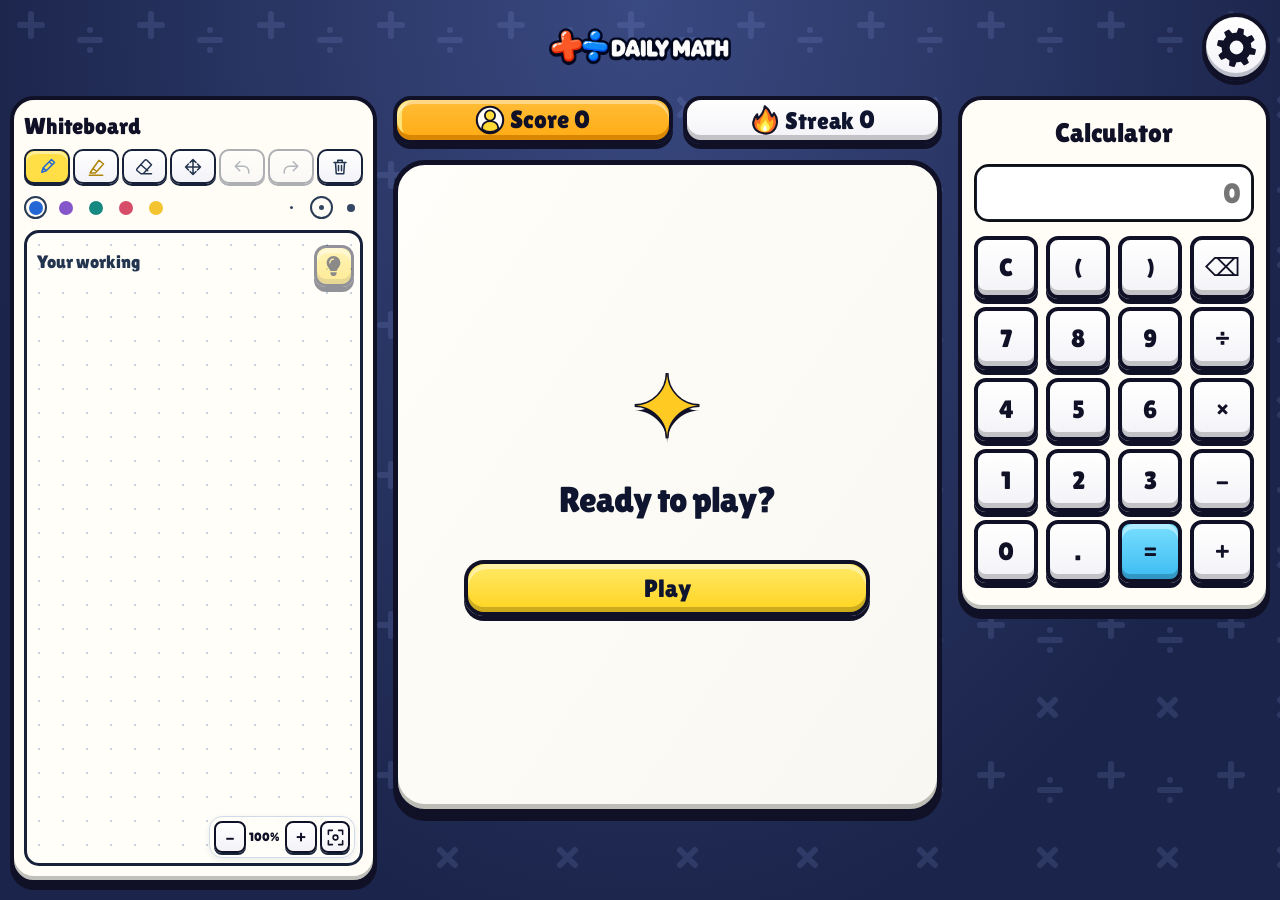
==== commit e15ea055: "Add persistent desktop whiteboard and calculator work areas" ====
--- a/daily-math/index.html
+++ b/daily-math/index.html
@@ -1,7 +1,7 @@
 <!doctype html>
 <html lang="en"><head><meta charset="utf-8"><meta name="viewport" content="width=device-width,initial-scale=1,viewport-fit=cover"><meta name="theme-color" content="#222d60"><title>Daily Math — Play a little. Learn a lot.</title>
-<link rel="icon" type="image/png" sizes="32x32" href="assets/icon-32.png"><link rel="apple-touch-icon" href="assets/icon-180.png"><link rel="manifest" href="manifest.webmanifest"><meta name="apple-mobile-web-app-title" content="Daily Math"><meta property="og:title" content="Daily Math"><meta property="og:description" content="Take on quick math challenges, build your streak and climb the leaderboard."><meta property="og:image" content="https://mkefefe.github.io/daily-math/assets/thumbnail.png"></head><body><template id="gameTemplate"><link rel="stylesheet" href="game.css?v=desktop-62"><link rel="stylesheet" href="celebration.css?v=desktop-62"><link rel="stylesheet" href="age-challenge.css?v=desktop-62"><link rel="stylesheet" href="desktop.css?v=desktop-62"><div class="game"><header><img class="header-art" src="assets/daily-math-logo.png" alt="Daily Math"><button class="chunk gear" id="settings" aria-label="Settings"><svg class="art-icon gear-art" viewBox="0 0 100 100" aria-hidden="true"><path fill="#101127" fill-rule="evenodd" d="M50.00,22.00 L53.63,13.18 L57.22,13.71 L60.74,14.59 L64.16,15.82 L63.20,25.31 L65.56,26.72 L67.76,28.36 L69.80,30.20 L78.60,26.53 L80.76,29.44 L82.63,32.56 L84.18,35.84 L76.79,41.87 L77.46,44.54 L77.87,47.26 L78.00,50.00 L86.82,53.63 L86.29,57.22 L85.41,60.74 L84.18,64.16 L74.69,63.20 L73.28,65.56 L71.64,67.76 L69.80,69.80 L73.47,78.60 L70.56,80.76 L67.44,82.63 L64.16,84.18 L58.13,76.79 L55.46,77.46 L52.74,77.87 L50.00,78.00 L46.37,86.82 L42.78,86.29 L39.26,85.41 L35.84,84.18 L36.80,74.69 L34.44,73.28 L32.24,71.64 L30.20,69.80 L21.40,73.47 L19.24,70.56 L17.37,67.44 L15.82,64.16 L23.21,58.13 L22.54,55.46 L22.13,52.74 L22.00,50.00 L13.18,46.37 L13.71,42.78 L14.59,39.26 L15.82,35.84 L25.31,36.80 L26.72,34.44 L28.36,32.24 L30.20,30.20 L26.53,21.40 L29.44,19.24 L32.56,17.37 L35.84,15.82 L41.87,23.21 L44.54,22.54 L47.26,22.13 Z M50 37a13 13 0 1 0 0 26a13 13 0 1 0 0-26Z"/></svg></button></header><div class="badges"><button id="scoreBadge" class="chunk badge gold" aria-label="Player scores"><svg class="art-icon person-art" viewBox="0 0 100 100" aria-hidden="true"><circle cx="50" cy="50" r="44" fill="#fffefa" stroke="#101127" stroke-width="7"/><circle cx="50" cy="35" r="17" fill="#ffde42" stroke="#101127" stroke-width="6"/><path d="M24 81V74C24 47 77 47 77 74V81Q50 99 24 81Z" fill="#ffda35" stroke="#101127" stroke-width="6"/></svg><span class="score-word">Score</span> <strong id="points">0</strong></button><button id="streakBadge" class="chunk badge" aria-label="Your streaks"><svg class="art-icon flame-art" viewBox="0 0 100 100" aria-hidden="true"><path d="M49 4C70 19 65 30 74 38L80 27C97 48 91 76 73 90C61 99 34 96 21 84C4 68 10 45 24 31L25 47C39 34 48 19 49 4Z" fill="#ff6a25" stroke="#111329" stroke-width="7" stroke-linejoin="round"/><path d="M49 16C67 37 52 41 66 57L76 47C82 69 69 88 51 90C29 90 20 75 24 59L34 65C32 44 50 37 49 16Z" fill="#ffb621"/><path d="M51 48C57 62 69 68 65 79C59 95 33 90 35 75C36 64 48 59 51 48Z" fill="#fff254"/><path d="M50 65C52 73 60 77 55 84C50 91 42 84 43 79Z" fill="#fffef2"/></svg> Streak <strong id="streak">0</strong></button></div><button id="challengeButton" aria-label="Next challenge"><span id="challengeLabel">Next challenge · 100 points</span><span id="challengeTarget">0/100</span><span id="challengeTrack" aria-hidden="true"><span id="challengeFill"></span></span></button><div class="play-area"><main class="board" id="board"></main><div class="utility-tools"><button class="chunk" id="scratchButton" aria-label="Open whiteboard" title="Whiteboard"><svg viewBox="0 0 32 32" aria-hidden="true"><rect x="3" y="4" width="26" height="20" rx="3" fill="#fffdf5" stroke="#172139" stroke-width="2.5"/><path d="M9 28h14M16 24v4M8 11h9M8 16h5" stroke="#172139" stroke-width="2.5" stroke-linecap="round"/><path d="m20 19 6-8 2 2-6 8-3 1Z" fill="#ffd641" stroke="#172139" stroke-width="1.5"/></svg></button><button class="chunk" id="calcButton" aria-label="Open calculator" title="Calculator"><svg viewBox="0 0 32 32" aria-hidden="true"><rect x="6" y="2" width="20" height="28" rx="4" fill="#8ed9f6" stroke="#172139" stroke-width="2.5"/><rect x="10" y="6" width="12" height="6" rx="1" fill="#fffdf5" stroke="#172139" stroke-width="1.5"/><path d="M11 17h2m6 0h2m-10 5h2m6 0h2" stroke="#172139" stroke-width="3" stroke-linecap="round"/></svg></button></div></div><div class="tools" id="tools"><button class="chunk yellow" id="hint"><svg class="art-icon bulb-art" viewBox="0 0 100 100" aria-hidden="true"><path d="M36 68h28v17q-2 11-14 11T36 85Z" fill="#d8deef" stroke="#101127" stroke-width="6"/><path d="M36 70C36 58 19 54 19 34a31 31 0 0 1 62 0c0 20-17 24-17 36Z" fill="#ffdd45" stroke="#101127" stroke-width="7" stroke-linejoin="round"/><path d="M31 29q1-10 11-13" fill="none" stroke="#fffbc3" stroke-width="8" stroke-linecap="round"/></svg><span>Hint</span></button><button class="chunk" id="skip"><svg class="art-icon skip-art" viewBox="0 0 100 100" aria-hidden="true"><path d="M10 21Q9 16 15 19L46 43Q53 49 46 55L15 80Q9 84 10 77ZM51 21Q50 16 56 19L87 43Q94 49 87 55L56 80Q50 84 51 77Z" fill="#fffefa" stroke="#101127" stroke-width="7" stroke-linejoin="round"/></svg><span>Skip −10</span></button></div><p class="status" id="status">Adaptive difficulty · No time limit</p><div class="storage" id="storage" role="status"></div></div><dialog id="challengeDialog" aria-labelledby="challengeTitle"><h2 id="challengeTitle">Age 10 challenge</h2><p id="challengeSummary"></p><p id="challengeTopics"></p><p id="challengeNote">Ages are approximate math difficulty, not an intelligence score.</p><div class="challenge-actions"><button class="chunk" id="closeChallenge">Back</button><button class="chunk yellow" id="challengeStart">Start challenge</button></div></dialog><dialog id="resultDialog" aria-labelledby="resultTitle"><div class="result-emblem" id="resultEmblem" aria-hidden="true">★</div><h2 id="resultTitle"></h2><div class="result-reward" id="resultReward"></div><details id="resultDetails"><summary>Explanation</summary><p id="resultText"></p></details><button class="chunk blue" id="resultContinue">Continue</button></dialog><dialog id="settingsDialog"><h2>Settings</h2><label class="row">Effects<input id="sound" type="checkbox"></label><label class="row">Music<input id="musicToggle" type="checkbox"></label><label class="row">Volume<input class="audio-level" id="musicVolume" type="range" min="0" max="50" step="1" aria-label="Music volume"></label><span id="musicState" class="sr-only" role="status"></span><button class="chunk nickname-settings" id="editNickname">Nickname</button><button class="chunk blue" id="closeSettings">Done</button></dialog>
-<dialog id="nicknameDialog" aria-labelledby="nicknameTitle"><h2 id="nicknameTitle">Your nickname</h2><input id="playerName" aria-label="Nickname" maxlength="20" placeholder="Choose a nickname" autocomplete="off"><p id="nicknameStatus" role="status"></p><div class="nickname-actions"><button class="chunk" id="randomNickname">Use random</button><button class="chunk blue" id="saveName">Continue</button></div></dialog><dialog id="leaderboardDialog" aria-labelledby="leaderboardTitle"><h2 id="leaderboardTitle">Leaderboard</h2><p class="leader-caption">Players on this server</p><p id="leaderStatus" role="status"></p><div id="leaderRows"></div><p id="yourRank"></p><div class="leader-actions"><button class="chunk" id="refreshBoard">Refresh</button><button class="chunk blue" id="closeBoard">Done</button></div></dialog><dialog id="streakDialog"><h2>Your streaks</h2><div id="streakStats"></div><button class="chunk blue" id="closeStreak">Done</button></dialog><dialog id="tutorDialog" aria-labelledby="tutorTitle"><h2 id="tutorTitle">Worked example</h2><div id="hintReview" hidden aria-label="Opened hints"></div><div id="hintReward" hidden></div><div id="tutorOrigin"></div><div id="tutorDiagram"></div><div id="tutorSteps"></div><div class="tutor-actions"><button class="chunk yellow" id="nextHint" hidden>Next hint</button><button class="chunk blue" id="tutorDone">Try it</button></div></dialog><dialog id="scratchDialog"><div class="scratch-heading"><h2>Whiteboard</h2><button class="chunk" id="closeScratch" aria-label="Close whiteboard" title="Close whiteboard"><svg viewBox="0 0 24 24" aria-hidden="true" fill="none" stroke="currentColor" stroke-width="2" stroke-linecap="round" stroke-linejoin="round"><path d="m6 6 12 12M18 6 6 18"/></svg></button></div><div class="pen-tools"><button class="chunk" data-pen="pen" aria-label="Pen" title="Pen" aria-pressed="true"><svg viewBox="0 0 24 24" aria-hidden="true" fill="none" stroke="currentColor" stroke-width="2" stroke-linecap="round" stroke-linejoin="round"><path d="m5 19 2-6L18 2l4 4-11 11-6 2Zm10-14 4 4M7 13l4 4"/></svg></button><button class="chunk" data-pen="highlighter" aria-label="Highlighter" title="Highlighter" aria-pressed="false"><svg viewBox="0 0 24 24" aria-hidden="true" fill="none" stroke="currentColor" stroke-width="2" stroke-linecap="round" stroke-linejoin="round"><path d="m8 14 8-11 6 5-9 10-5-4Zm0 0-4 6h7l2-2M3 23h18"/></svg></button><button class="chunk" data-pen="eraser" aria-label="Eraser" title="Eraser" aria-pressed="false"><svg viewBox="0 0 24 24" aria-hidden="true" fill="none" stroke="currentColor" stroke-width="2" stroke-linecap="round" stroke-linejoin="round"><path d="m3 14 10-11a2 2 0 0 1 3 0l6 6-11 12H8l-5-4a2 2 0 0 1 0-3Zm5-5 9 8M11 21h11"/></svg></button><button class="chunk" data-pen="move" aria-label="Move paper" title="Move paper" aria-pressed="false"><svg viewBox="0 0 24 24" aria-hidden="true" fill="none" stroke="currentColor" stroke-width="2" stroke-linecap="round" stroke-linejoin="round"><path d="M12 2v20M2 12h20M8 6l4-4 4 4M8 18l4 4 4-4M6 8l-4 4 4 4M18 8l4 4-4 4"/></svg></button><button class="chunk" id="undoStroke" aria-label="Undo" title="Undo"><svg viewBox="0 0 24 24" aria-hidden="true" fill="none" stroke="currentColor" stroke-width="2" stroke-linecap="round" stroke-linejoin="round"><path d="M9 5 3 11l6 6M3 11h11a7 7 0 0 1 7 7v2"/></svg></button><button class="chunk" id="redoStroke" aria-label="Redo" title="Redo"><svg viewBox="0 0 24 24" aria-hidden="true" fill="none" stroke="currentColor" stroke-width="2" stroke-linecap="round" stroke-linejoin="round"><path d="m15 5 6 6-6 6m6-6H10a7 7 0 0 0-7 7v2"/></svg></button><button class="chunk" id="clearScratch" aria-label="Clear writing" title="Clear writing"><svg viewBox="0 0 24 24" aria-hidden="true" fill="none" stroke="currentColor" stroke-width="2" stroke-linecap="round" stroke-linejoin="round"><path d="M4 6h16M9 6V3h6v3M6 6l1 15h10l1-15M10 10v7M14 10v7"/></svg></button></div><div id="inkOptions" class="ink-options"><button data-ink="#2467d4" aria-label="Blue ink" aria-pressed="true" style="--ink:#2467d4"></button><button data-ink="#8456c9" aria-label="Purple ink" aria-pressed="false" style="--ink:#8456c9"></button><button data-ink="#168a82" aria-label="Teal ink" aria-pressed="false" style="--ink:#168a82"></button><button data-ink="#d64d69" aria-label="Red ink" aria-pressed="false" style="--ink:#d64d69"></button><button data-ink="#f4c430" aria-label="Yellow ink" aria-pressed="false" style="--ink:#f4c430"></button><span></span><button data-width="0" aria-label="Fine stroke" aria-pressed="false"><i style="width:3px;height:3px"></i></button><button data-width="1" aria-label="Medium stroke" aria-pressed="true"><i style="width:5px;height:5px"></i></button><button data-width="2" aria-label="Thick stroke" aria-pressed="false"><i style="width:8px;height:8px"></i></button></div><div class="scratch-surface"><button class="chunk yellow" id="scratchHintButton" aria-label="Hint from whiteboard" title="Hint"><img src="assets/fa-lightbulb.svg" alt="" aria-hidden="true"></button><button class="chunk" id="scratchCalcButton" aria-label="Calculator from whiteboard" title="Calculator"><img src="assets/fa-calculator.svg" alt="" aria-hidden="true"></button><div id="scratchProblem"><p id="scratchQuestion"></p><div id="scratchDiagram"></div></div><canvas id="scratchCanvas" width="600" height="500" aria-label="Draw your working with a finger or mouse"></canvas><div id="eraserCursor" hidden aria-hidden="true"></div><div class="zoom-tools"><button class="chunk" id="zoomOut" aria-label="Zoom out">−</button><span id="scratchZoom">100%</span><button class="chunk" id="zoomIn" aria-label="Zoom in">+</button><button class="chunk" id="resetView" aria-label="Reset view" title="Reset view"><svg viewBox="0 0 24 24" aria-hidden="true" fill="none" stroke="currentColor" stroke-width="2" stroke-linecap="round" stroke-linejoin="round"><path d="M8 3H3v5m13-5h5v5M3 16v5h5m13-5v5h-5"/><circle cx="12" cy="12" r="3"/></svg></button></div></div></dialog><dialog id="calcDialog"><h2>Calculator</h2><p id="calcQuestion"></p><input id="calcDisplay" aria-label="Calculation" inputmode="decimal" maxlength="80" placeholder="0"><div id="calcKeys"></div><button class="chunk blue" id="closeCalc">Done</button></dialog><div id="networkStatus" hidden role="status"></div><div id="platformPause" hidden role="status"></div><audio id="bgMusic" src="assets/background.mp3" loop preload="auto"></audio></template><script src="launch-config.js?v=desktop-62"></script><script src="platform.js?v=desktop-62"></script><script src="platform-storage.js?v=desktop-62"></script><script src="boot.js?v=desktop-62"></script></body></html>
+<link rel="icon" type="image/png" sizes="32x32" href="assets/icon-32.png"><link rel="apple-touch-icon" href="assets/icon-180.png"><link rel="manifest" href="manifest.webmanifest"><meta name="apple-mobile-web-app-title" content="Daily Math"><meta property="og:title" content="Daily Math"><meta property="og:description" content="Take on quick math challenges, build your streak and climb the leaderboard."><meta property="og:image" content="https://mkefefe.github.io/daily-math/assets/thumbnail.png"></head><body><template id="gameTemplate"><link rel="stylesheet" href="game.css?v=desktop-63"><link rel="stylesheet" href="celebration.css?v=desktop-63"><link rel="stylesheet" href="age-challenge.css?v=desktop-63"><link rel="stylesheet" href="desktop.css?v=desktop-63"><div class="game"><header><img class="header-art" src="assets/daily-math-logo.png" alt="Daily Math"><button class="chunk gear" id="settings" aria-label="Settings"><svg class="art-icon gear-art" viewBox="0 0 100 100" aria-hidden="true"><path fill="#101127" fill-rule="evenodd" d="M50.00,22.00 L53.63,13.18 L57.22,13.71 L60.74,14.59 L64.16,15.82 L63.20,25.31 L65.56,26.72 L67.76,28.36 L69.80,30.20 L78.60,26.53 L80.76,29.44 L82.63,32.56 L84.18,35.84 L76.79,41.87 L77.46,44.54 L77.87,47.26 L78.00,50.00 L86.82,53.63 L86.29,57.22 L85.41,60.74 L84.18,64.16 L74.69,63.20 L73.28,65.56 L71.64,67.76 L69.80,69.80 L73.47,78.60 L70.56,80.76 L67.44,82.63 L64.16,84.18 L58.13,76.79 L55.46,77.46 L52.74,77.87 L50.00,78.00 L46.37,86.82 L42.78,86.29 L39.26,85.41 L35.84,84.18 L36.80,74.69 L34.44,73.28 L32.24,71.64 L30.20,69.80 L21.40,73.47 L19.24,70.56 L17.37,67.44 L15.82,64.16 L23.21,58.13 L22.54,55.46 L22.13,52.74 L22.00,50.00 L13.18,46.37 L13.71,42.78 L14.59,39.26 L15.82,35.84 L25.31,36.80 L26.72,34.44 L28.36,32.24 L30.20,30.20 L26.53,21.40 L29.44,19.24 L32.56,17.37 L35.84,15.82 L41.87,23.21 L44.54,22.54 L47.26,22.13 Z M50 37a13 13 0 1 0 0 26a13 13 0 1 0 0-26Z"/></svg></button></header><div class="badges"><button id="scoreBadge" class="chunk badge gold" aria-label="Player scores"><svg class="art-icon person-art" viewBox="0 0 100 100" aria-hidden="true"><circle cx="50" cy="50" r="44" fill="#fffefa" stroke="#101127" stroke-width="7"/><circle cx="50" cy="35" r="17" fill="#ffde42" stroke="#101127" stroke-width="6"/><path d="M24 81V74C24 47 77 47 77 74V81Q50 99 24 81Z" fill="#ffda35" stroke="#101127" stroke-width="6"/></svg><span class="score-word">Score</span> <strong id="points">0</strong></button><button id="streakBadge" class="chunk badge" aria-label="Your streaks"><svg class="art-icon flame-art" viewBox="0 0 100 100" aria-hidden="true"><path d="M49 4C70 19 65 30 74 38L80 27C97 48 91 76 73 90C61 99 34 96 21 84C4 68 10 45 24 31L25 47C39 34 48 19 49 4Z" fill="#ff6a25" stroke="#111329" stroke-width="7" stroke-linejoin="round"/><path d="M49 16C67 37 52 41 66 57L76 47C82 69 69 88 51 90C29 90 20 75 24 59L34 65C32 44 50 37 49 16Z" fill="#ffb621"/><path d="M51 48C57 62 69 68 65 79C59 95 33 90 35 75C36 64 48 59 51 48Z" fill="#fff254"/><path d="M50 65C52 73 60 77 55 84C50 91 42 84 43 79Z" fill="#fffef2"/></svg> Streak <strong id="streak">0</strong></button></div><button id="challengeButton" aria-label="Next challenge"><span id="challengeLabel">Next challenge · 100 points</span><span id="challengeTarget">0/100</span><span id="challengeTrack" aria-hidden="true"><span id="challengeFill"></span></span></button><div class="play-area"><main class="board" id="board"></main><div class="utility-tools"><button class="chunk" id="scratchButton" aria-label="Open whiteboard" title="Whiteboard"><svg viewBox="0 0 32 32" aria-hidden="true"><rect x="3" y="4" width="26" height="20" rx="3" fill="#fffdf5" stroke="#172139" stroke-width="2.5"/><path d="M9 28h14M16 24v4M8 11h9M8 16h5" stroke="#172139" stroke-width="2.5" stroke-linecap="round"/><path d="m20 19 6-8 2 2-6 8-3 1Z" fill="#ffd641" stroke="#172139" stroke-width="1.5"/></svg></button><button class="chunk" id="calcButton" aria-label="Open calculator" title="Calculator"><svg viewBox="0 0 32 32" aria-hidden="true"><rect x="6" y="2" width="20" height="28" rx="4" fill="#8ed9f6" stroke="#172139" stroke-width="2.5"/><rect x="10" y="6" width="12" height="6" rx="1" fill="#fffdf5" stroke="#172139" stroke-width="1.5"/><path d="M11 17h2m6 0h2m-10 5h2m6 0h2" stroke="#172139" stroke-width="3" stroke-linecap="round"/></svg></button></div></div><div class="tools" id="tools"><button class="chunk yellow" id="hint"><svg class="art-icon bulb-art" viewBox="0 0 100 100" aria-hidden="true"><path d="M36 68h28v17q-2 11-14 11T36 85Z" fill="#d8deef" stroke="#101127" stroke-width="6"/><path d="M36 70C36 58 19 54 19 34a31 31 0 0 1 62 0c0 20-17 24-17 36Z" fill="#ffdd45" stroke="#101127" stroke-width="7" stroke-linejoin="round"/><path d="M31 29q1-10 11-13" fill="none" stroke="#fffbc3" stroke-width="8" stroke-linecap="round"/></svg><span>Hint</span></button><button class="chunk" id="skip"><svg class="art-icon skip-art" viewBox="0 0 100 100" aria-hidden="true"><path d="M10 21Q9 16 15 19L46 43Q53 49 46 55L15 80Q9 84 10 77ZM51 21Q50 16 56 19L87 43Q94 49 87 55L56 80Q50 84 51 77Z" fill="#fffefa" stroke="#101127" stroke-width="7" stroke-linejoin="round"/></svg><span>Skip −10</span></button></div><p class="status" id="status">Adaptive difficulty · No time limit</p><div class="storage" id="storage" role="status"></div></div><dialog id="challengeDialog" aria-labelledby="challengeTitle"><h2 id="challengeTitle">Age 10 challenge</h2><p id="challengeSummary"></p><p id="challengeTopics"></p><p id="challengeNote">Ages are approximate math difficulty, not an intelligence score.</p><div class="challenge-actions"><button class="chunk" id="closeChallenge">Back</button><button class="chunk yellow" id="challengeStart">Start challenge</button></div></dialog><dialog id="resultDialog" aria-labelledby="resultTitle"><div class="result-emblem" id="resultEmblem" aria-hidden="true">★</div><h2 id="resultTitle"></h2><div class="result-reward" id="resultReward"></div><details id="resultDetails"><summary>Explanation</summary><p id="resultText"></p></details><button class="chunk blue" id="resultContinue">Continue</button></dialog><dialog id="settingsDialog"><h2>Settings</h2><label class="row">Effects<input id="sound" type="checkbox"></label><label class="row">Music<input id="musicToggle" type="checkbox"></label><label class="row">Volume<input class="audio-level" id="musicVolume" type="range" min="0" max="50" step="1" aria-label="Music volume"></label><span id="musicState" class="sr-only" role="status"></span><button class="chunk nickname-settings" id="editNickname">Nickname</button><button class="chunk blue" id="closeSettings">Done</button></dialog>
+<dialog id="nicknameDialog" aria-labelledby="nicknameTitle"><h2 id="nicknameTitle">Your nickname</h2><input id="playerName" aria-label="Nickname" maxlength="20" placeholder="Choose a nickname" autocomplete="off"><p id="nicknameStatus" role="status"></p><div class="nickname-actions"><button class="chunk" id="randomNickname">Use random</button><button class="chunk blue" id="saveName">Continue</button></div></dialog><dialog id="leaderboardDialog" aria-labelledby="leaderboardTitle"><h2 id="leaderboardTitle">Leaderboard</h2><p class="leader-caption">Players on this server</p><p id="leaderStatus" role="status"></p><div id="leaderRows"></div><p id="yourRank"></p><div class="leader-actions"><button class="chunk" id="refreshBoard">Refresh</button><button class="chunk blue" id="closeBoard">Done</button></div></dialog><dialog id="streakDialog"><h2>Your streaks</h2><div id="streakStats"></div><button class="chunk blue" id="closeStreak">Done</button></dialog><dialog id="tutorDialog" aria-labelledby="tutorTitle"><h2 id="tutorTitle">Worked example</h2><div id="hintReview" hidden aria-label="Opened hints"></div><div id="hintReward" hidden></div><div id="tutorOrigin"></div><div id="tutorDiagram"></div><div id="tutorSteps"></div><div class="tutor-actions"><button class="chunk yellow" id="nextHint" hidden>Next hint</button><button class="chunk blue" id="tutorDone">Try it</button></div></dialog><dialog id="scratchDialog"><div class="scratch-heading"><h2>Whiteboard</h2><button class="chunk" id="closeScratch" aria-label="Close whiteboard" title="Close whiteboard"><svg viewBox="0 0 24 24" aria-hidden="true" fill="none" stroke="currentColor" stroke-width="2" stroke-linecap="round" stroke-linejoin="round"><path d="m6 6 12 12M18 6 6 18"/></svg></button></div><div class="pen-tools"><button class="chunk" data-pen="pen" aria-label="Pen" title="Pen" aria-pressed="true"><svg viewBox="0 0 24 24" aria-hidden="true" fill="none" stroke="currentColor" stroke-width="2" stroke-linecap="round" stroke-linejoin="round"><path d="m5 19 2-6L18 2l4 4-11 11-6 2Zm10-14 4 4M7 13l4 4"/></svg></button><button class="chunk" data-pen="highlighter" aria-label="Highlighter" title="Highlighter" aria-pressed="false"><svg viewBox="0 0 24 24" aria-hidden="true" fill="none" stroke="currentColor" stroke-width="2" stroke-linecap="round" stroke-linejoin="round"><path d="m8 14 8-11 6 5-9 10-5-4Zm0 0-4 6h7l2-2M3 23h18"/></svg></button><button class="chunk" data-pen="eraser" aria-label="Eraser" title="Eraser" aria-pressed="false"><svg viewBox="0 0 24 24" aria-hidden="true" fill="none" stroke="currentColor" stroke-width="2" stroke-linecap="round" stroke-linejoin="round"><path d="m3 14 10-11a2 2 0 0 1 3 0l6 6-11 12H8l-5-4a2 2 0 0 1 0-3Zm5-5 9 8M11 21h11"/></svg></button><button class="chunk" data-pen="move" aria-label="Move paper" title="Move paper" aria-pressed="false"><svg viewBox="0 0 24 24" aria-hidden="true" fill="none" stroke="currentColor" stroke-width="2" stroke-linecap="round" stroke-linejoin="round"><path d="M12 2v20M2 12h20M8 6l4-4 4 4M8 18l4 4 4-4M6 8l-4 4 4 4M18 8l4 4-4 4"/></svg></button><button class="chunk" id="undoStroke" aria-label="Undo" title="Undo"><svg viewBox="0 0 24 24" aria-hidden="true" fill="none" stroke="currentColor" stroke-width="2" stroke-linecap="round" stroke-linejoin="round"><path d="M9 5 3 11l6 6M3 11h11a7 7 0 0 1 7 7v2"/></svg></button><button class="chunk" id="redoStroke" aria-label="Redo" title="Redo"><svg viewBox="0 0 24 24" aria-hidden="true" fill="none" stroke="currentColor" stroke-width="2" stroke-linecap="round" stroke-linejoin="round"><path d="m15 5 6 6-6 6m6-6H10a7 7 0 0 0-7 7v2"/></svg></button><button class="chunk" id="clearScratch" aria-label="Clear writing" title="Clear writing"><svg viewBox="0 0 24 24" aria-hidden="true" fill="none" stroke="currentColor" stroke-width="2" stroke-linecap="round" stroke-linejoin="round"><path d="M4 6h16M9 6V3h6v3M6 6l1 15h10l1-15M10 10v7M14 10v7"/></svg></button></div><div id="inkOptions" class="ink-options"><button data-ink="#2467d4" aria-label="Blue ink" aria-pressed="true" style="--ink:#2467d4"></button><button data-ink="#8456c9" aria-label="Purple ink" aria-pressed="false" style="--ink:#8456c9"></button><button data-ink="#168a82" aria-label="Teal ink" aria-pressed="false" style="--ink:#168a82"></button><button data-ink="#d64d69" aria-label="Red ink" aria-pressed="false" style="--ink:#d64d69"></button><button data-ink="#f4c430" aria-label="Yellow ink" aria-pressed="false" style="--ink:#f4c430"></button><span></span><button data-width="0" aria-label="Fine stroke" aria-pressed="false"><i style="width:3px;height:3px"></i></button><button data-width="1" aria-label="Medium stroke" aria-pressed="true"><i style="width:5px;height:5px"></i></button><button data-width="2" aria-label="Thick stroke" aria-pressed="false"><i style="width:8px;height:8px"></i></button></div><div class="scratch-surface"><button class="chunk yellow" id="scratchHintButton" aria-label="Hint from whiteboard" title="Hint"><img src="assets/fa-lightbulb.svg" alt="" aria-hidden="true"></button><button class="chunk" id="scratchCalcButton" aria-label="Calculator from whiteboard" title="Calculator"><img src="assets/fa-calculator.svg" alt="" aria-hidden="true"></button><div id="scratchProblem"><p id="scratchQuestion"></p><div id="scratchDiagram"></div></div><canvas id="scratchCanvas" width="600" height="500" aria-label="Draw your working with a finger or mouse"></canvas><div id="eraserCursor" hidden aria-hidden="true"></div><div class="zoom-tools"><button class="chunk" id="zoomOut" aria-label="Zoom out">−</button><span id="scratchZoom">100%</span><button class="chunk" id="zoomIn" aria-label="Zoom in">+</button><button class="chunk" id="resetView" aria-label="Reset view" title="Reset view"><svg viewBox="0 0 24 24" aria-hidden="true" fill="none" stroke="currentColor" stroke-width="2" stroke-linecap="round" stroke-linejoin="round"><path d="M8 3H3v5m13-5h5v5M3 16v5h5m13-5v5h-5"/><circle cx="12" cy="12" r="3"/></svg></button></div></div></dialog><dialog id="calcDialog"><h2>Calculator</h2><p id="calcQuestion"></p><input id="calcDisplay" aria-label="Calculation" inputmode="decimal" maxlength="80" placeholder="0"><div id="calcKeys"></div><button class="chunk blue" id="closeCalc">Done</button></dialog><div id="networkStatus" hidden role="status"></div><div id="platformPause" hidden role="status"></div><audio id="bgMusic" src="assets/background.mp3" loop preload="auto"></audio></template><script src="launch-config.js?v=desktop-63"></script><script src="platform.js?v=desktop-63"></script><script src="platform-storage.js?v=desktop-63"></script><script src="boot.js?v=desktop-63"></script></body></html>
 
 
 
--- a/daily-math/desktop.css
+++ b/daily-math/desktop.css
@@ -54,3 +54,52 @@
  .game::before{content:'';position:absolute;inset:0;pointer-events:none;z-index:-1;opacity:.15;background-image:url("data:image/svg+xml,%3Csvg xmlns='http://www.w3.org/2000/svg' width='120' height='150' viewBox='0 0 120 150'%3E%3Cg stroke='%2396a8ef' stroke-width='6' stroke-linecap='round'%3E%3Cpath d='M20 25h22m-11-11v22M80 100l15 15m0-15l-15 15M80 40h20'/%3E%3C/g%3E%3Cg fill='%2396a8ef'%3E%3Ccircle cx='90' cy='30' r='3'/%3E%3Ccircle cx='90' cy='50' r='3'/%3E%3C/g%3E%3C/svg%3E")}
  .game .answer{height:calc(var(--tile-size) * .84)!important;min-height:calc(var(--tile-size) * .84)!important;aspect-ratio:auto;border-radius:22px}
 }
+/* Desktop workbench: both tools remain usable beside the current question. */
+@media(min-width:1100px) and (min-height:550px){
+ .game.desktop-workspace{width:min(100%,1560px);max-width:1560px;padding:10px 10px 16px;grid-template-columns:minmax(260px,1fr) minmax(420px,1.5fr) minmax(240px,.85fr);grid-template-rows:74px 52px minmax(0,1fr) 58px;gap:12px 16px}
+ .game.desktop-workspace>header{grid-column:1/-1;grid-row:1;height:74px;min-height:74px}
+ .desktop-workspace>header #settings{right:0;width:68px;height:68px;min-width:68px;min-height:68px}
+ .desktop-workspace #settings .gear-art{width:53px;height:53px}
+ .game.desktop-workspace>.badges{grid-column:2;grid-row:2;display:grid;grid-template-columns:1.08fr 1fr;width:100%;height:52px;gap:10px;align-self:stretch}
+ .game.desktop-workspace .badge{width:100%;height:48px!important;min-height:48px!important;flex-direction:row;border-radius:18px;padding:5px!important;gap:5px;font-size:24px!important}
+ .game.desktop-workspace .badge strong,.game.desktop-workspace .badge .score-word{font-size:25px!important}
+ .game.desktop-workspace .badge .art-icon{width:30px;height:30px}
+ .game.desktop-workspace>.play-area{grid-column:2;grid-row:3;min-width:0}
+ .game.desktop-workspace>.tools{grid-column:2;grid-row:4;width:100%;max-width:480px;height:58px}
+ .game.desktop-workspace .board{padding:14px!important;gap:10px}
+ .desktop-workspace .answers{--tile-size:clamp(90px,19vh,170px)}
+ .desktop-workspace .board:has(.with-diagram) .answers{--tile-size:clamp(85px,14vh,130px)}
+ .game.desktop-workspace .problem:not(.with-diagram) .equation:not(.long){font-size:clamp(42px,6.6vh,65px)!important}
+ .game.desktop-workspace .play-area .problem{padding:4px 6px 0!important}
+ .desktop-workspace .utility-tools{display:none}
+ .desktop-workspace>.docked{position:relative;inset:auto;margin:0;width:100%!important;max-width:none;max-height:none!important;min-width:0;min-height:0;box-sizing:border-box;box-shadow:0 6px 0 #101127,inset 0 -4px 0 #c0c1bb;border:4px solid #101127;border-radius:24px;overflow:hidden;background:#fffdf6}
+ .desktop-workspace>#scratchDialog{grid-column:1;grid-row:2/5;height:100%!important;padding:14px 10px;gap:10px}
+ .desktop-workspace>#calcDialog{grid-column:3;grid-row:2/5;align-self:start;height:auto!important;padding:18px 12px}
+ .desktop-workspace #closeScratch,.desktop-workspace #closeCalc,.desktop-workspace #calcQuestion,.desktop-workspace #scratchCalcButton{display:none}
+ .desktop-workspace #scratchHintButton{top:5px;right:6px}
+ .desktop-workspace #scratchProblem{width:100%;padding:16px 10px}
+ .desktop-workspace #scratchProblem #scratchQuestion{font-size:18px;padding-right:45px}
+ .desktop-workspace #scratchProblem #scratchDiagram{max-width:100%}
+ .desktop-workspace #scratchDialog .pen-tools,.desktop-workspace #scratchDialog .ink-options{max-width:none;width:100%}
+ .desktop-workspace #scratchDialog .pen-tools{gap:3px}
+ .desktop-workspace #scratchDialog .pen-tools .chunk{padding:5px!important}
+ .desktop-workspace #scratchDialog .pen-tools svg{width:18px;height:18px}
+ .desktop-workspace #calcDialog h2{font-size:27px;margin:0 0 16px}
+ .desktop-workspace #calcDisplay{height:58px;font-size:28px;padding:10px}
+ .desktop-workspace #calcKeys{gap:8px;margin:14px 0 8px}
+ .desktop-workspace #calcKeys .chunk{height:clamp(46px,7vh,66px);min-height:46px;font-size:25px;padding:5px;border-radius:12px}
+ .desktop-workspace .scratch-surface .zoom-tools{gap:3px;right:5px;bottom:5px;padding:4px}
+ .desktop-workspace>.status,.desktop-workspace>.storage{display:none}
+}
+@media(min-width:1100px) and (min-height:550px) and (max-height:650px){
+ .game.desktop-workspace{grid-template-rows:60px 46px minmax(0,1fr) 50px;gap:8px 12px;padding:6px 8px 12px}
+ .game.desktop-workspace>header{height:60px;min-height:60px}
+ .desktop-workspace>header #settings{width:58px;height:58px;min-width:58px;min-height:58px}.desktop-workspace #settings .gear-art{width:46px;height:46px}
+ .game.desktop-workspace>.badges{height:46px}.game.desktop-workspace .badge{height:42px!important;min-height:42px!important}
+ .game.desktop-workspace .board{padding:10px!important;gap:7px}
+ .desktop-workspace .answers{--tile-size:100px}
+ .desktop-workspace .board:has(.with-diagram) .answers{--tile-size:80px}
+ .game.desktop-workspace .board .confirm-answer,.game.desktop-workspace>.tools .chunk{height:46px!important;min-height:46px!important}
+ .desktop-workspace>#calcDialog{padding:12px 10px}.desktop-workspace #calcDialog h2{margin-bottom:10px}
+ .desktop-workspace #calcKeys .chunk{height:46px;min-height:46px}
+}
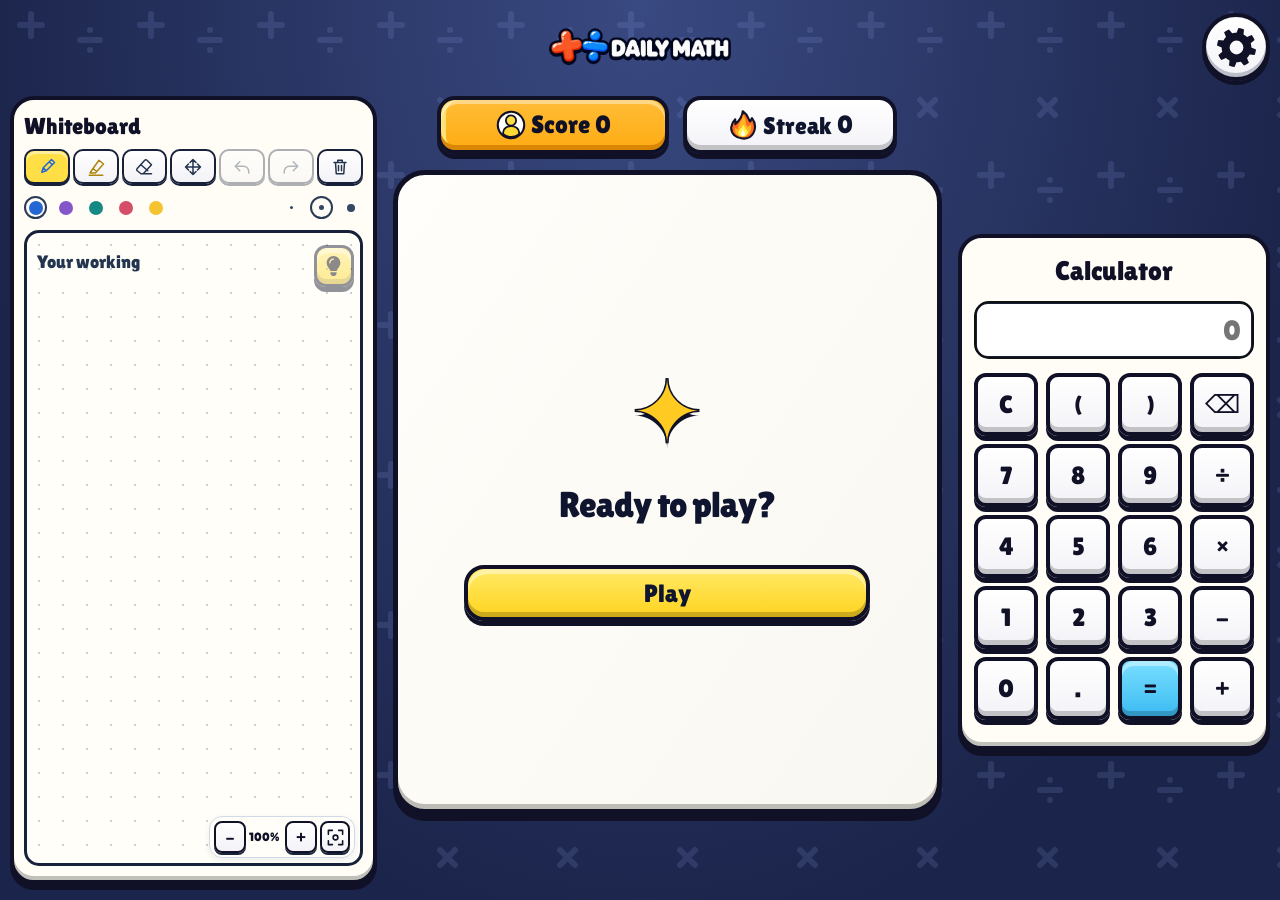
==== commit c769f006: "Center calculator beside question and compact score badges" ====
--- a/daily-math/index.html
+++ b/daily-math/index.html
@@ -1,7 +1,7 @@
 <!doctype html>
 <html lang="en"><head><meta charset="utf-8"><meta name="viewport" content="width=device-width,initial-scale=1,viewport-fit=cover"><meta name="theme-color" content="#222d60"><title>Daily Math — Play a little. Learn a lot.</title>
-<link rel="icon" type="image/png" sizes="32x32" href="assets/icon-32.png"><link rel="apple-touch-icon" href="assets/icon-180.png"><link rel="manifest" href="manifest.webmanifest"><meta name="apple-mobile-web-app-title" content="Daily Math"><meta property="og:title" content="Daily Math"><meta property="og:description" content="Take on quick math challenges, build your streak and climb the leaderboard."><meta property="og:image" content="https://mkefefe.github.io/daily-math/assets/thumbnail.png"></head><body><template id="gameTemplate"><link rel="stylesheet" href="game.css?v=desktop-63"><link rel="stylesheet" href="celebration.css?v=desktop-63"><link rel="stylesheet" href="age-challenge.css?v=desktop-63"><link rel="stylesheet" href="desktop.css?v=desktop-63"><div class="game"><header><img class="header-art" src="assets/daily-math-logo.png" alt="Daily Math"><button class="chunk gear" id="settings" aria-label="Settings"><svg class="art-icon gear-art" viewBox="0 0 100 100" aria-hidden="true"><path fill="#101127" fill-rule="evenodd" d="M50.00,22.00 L53.63,13.18 L57.22,13.71 L60.74,14.59 L64.16,15.82 L63.20,25.31 L65.56,26.72 L67.76,28.36 L69.80,30.20 L78.60,26.53 L80.76,29.44 L82.63,32.56 L84.18,35.84 L76.79,41.87 L77.46,44.54 L77.87,47.26 L78.00,50.00 L86.82,53.63 L86.29,57.22 L85.41,60.74 L84.18,64.16 L74.69,63.20 L73.28,65.56 L71.64,67.76 L69.80,69.80 L73.47,78.60 L70.56,80.76 L67.44,82.63 L64.16,84.18 L58.13,76.79 L55.46,77.46 L52.74,77.87 L50.00,78.00 L46.37,86.82 L42.78,86.29 L39.26,85.41 L35.84,84.18 L36.80,74.69 L34.44,73.28 L32.24,71.64 L30.20,69.80 L21.40,73.47 L19.24,70.56 L17.37,67.44 L15.82,64.16 L23.21,58.13 L22.54,55.46 L22.13,52.74 L22.00,50.00 L13.18,46.37 L13.71,42.78 L14.59,39.26 L15.82,35.84 L25.31,36.80 L26.72,34.44 L28.36,32.24 L30.20,30.20 L26.53,21.40 L29.44,19.24 L32.56,17.37 L35.84,15.82 L41.87,23.21 L44.54,22.54 L47.26,22.13 Z M50 37a13 13 0 1 0 0 26a13 13 0 1 0 0-26Z"/></svg></button></header><div class="badges"><button id="scoreBadge" class="chunk badge gold" aria-label="Player scores"><svg class="art-icon person-art" viewBox="0 0 100 100" aria-hidden="true"><circle cx="50" cy="50" r="44" fill="#fffefa" stroke="#101127" stroke-width="7"/><circle cx="50" cy="35" r="17" fill="#ffde42" stroke="#101127" stroke-width="6"/><path d="M24 81V74C24 47 77 47 77 74V81Q50 99 24 81Z" fill="#ffda35" stroke="#101127" stroke-width="6"/></svg><span class="score-word">Score</span> <strong id="points">0</strong></button><button id="streakBadge" class="chunk badge" aria-label="Your streaks"><svg class="art-icon flame-art" viewBox="0 0 100 100" aria-hidden="true"><path d="M49 4C70 19 65 30 74 38L80 27C97 48 91 76 73 90C61 99 34 96 21 84C4 68 10 45 24 31L25 47C39 34 48 19 49 4Z" fill="#ff6a25" stroke="#111329" stroke-width="7" stroke-linejoin="round"/><path d="M49 16C67 37 52 41 66 57L76 47C82 69 69 88 51 90C29 90 20 75 24 59L34 65C32 44 50 37 49 16Z" fill="#ffb621"/><path d="M51 48C57 62 69 68 65 79C59 95 33 90 35 75C36 64 48 59 51 48Z" fill="#fff254"/><path d="M50 65C52 73 60 77 55 84C50 91 42 84 43 79Z" fill="#fffef2"/></svg> Streak <strong id="streak">0</strong></button></div><button id="challengeButton" aria-label="Next challenge"><span id="challengeLabel">Next challenge · 100 points</span><span id="challengeTarget">0/100</span><span id="challengeTrack" aria-hidden="true"><span id="challengeFill"></span></span></button><div class="play-area"><main class="board" id="board"></main><div class="utility-tools"><button class="chunk" id="scratchButton" aria-label="Open whiteboard" title="Whiteboard"><svg viewBox="0 0 32 32" aria-hidden="true"><rect x="3" y="4" width="26" height="20" rx="3" fill="#fffdf5" stroke="#172139" stroke-width="2.5"/><path d="M9 28h14M16 24v4M8 11h9M8 16h5" stroke="#172139" stroke-width="2.5" stroke-linecap="round"/><path d="m20 19 6-8 2 2-6 8-3 1Z" fill="#ffd641" stroke="#172139" stroke-width="1.5"/></svg></button><button class="chunk" id="calcButton" aria-label="Open calculator" title="Calculator"><svg viewBox="0 0 32 32" aria-hidden="true"><rect x="6" y="2" width="20" height="28" rx="4" fill="#8ed9f6" stroke="#172139" stroke-width="2.5"/><rect x="10" y="6" width="12" height="6" rx="1" fill="#fffdf5" stroke="#172139" stroke-width="1.5"/><path d="M11 17h2m6 0h2m-10 5h2m6 0h2" stroke="#172139" stroke-width="3" stroke-linecap="round"/></svg></button></div></div><div class="tools" id="tools"><button class="chunk yellow" id="hint"><svg class="art-icon bulb-art" viewBox="0 0 100 100" aria-hidden="true"><path d="M36 68h28v17q-2 11-14 11T36 85Z" fill="#d8deef" stroke="#101127" stroke-width="6"/><path d="M36 70C36 58 19 54 19 34a31 31 0 0 1 62 0c0 20-17 24-17 36Z" fill="#ffdd45" stroke="#101127" stroke-width="7" stroke-linejoin="round"/><path d="M31 29q1-10 11-13" fill="none" stroke="#fffbc3" stroke-width="8" stroke-linecap="round"/></svg><span>Hint</span></button><button class="chunk" id="skip"><svg class="art-icon skip-art" viewBox="0 0 100 100" aria-hidden="true"><path d="M10 21Q9 16 15 19L46 43Q53 49 46 55L15 80Q9 84 10 77ZM51 21Q50 16 56 19L87 43Q94 49 87 55L56 80Q50 84 51 77Z" fill="#fffefa" stroke="#101127" stroke-width="7" stroke-linejoin="round"/></svg><span>Skip −10</span></button></div><p class="status" id="status">Adaptive difficulty · No time limit</p><div class="storage" id="storage" role="status"></div></div><dialog id="challengeDialog" aria-labelledby="challengeTitle"><h2 id="challengeTitle">Age 10 challenge</h2><p id="challengeSummary"></p><p id="challengeTopics"></p><p id="challengeNote">Ages are approximate math difficulty, not an intelligence score.</p><div class="challenge-actions"><button class="chunk" id="closeChallenge">Back</button><button class="chunk yellow" id="challengeStart">Start challenge</button></div></dialog><dialog id="resultDialog" aria-labelledby="resultTitle"><div class="result-emblem" id="resultEmblem" aria-hidden="true">★</div><h2 id="resultTitle"></h2><div class="result-reward" id="resultReward"></div><details id="resultDetails"><summary>Explanation</summary><p id="resultText"></p></details><button class="chunk blue" id="resultContinue">Continue</button></dialog><dialog id="settingsDialog"><h2>Settings</h2><label class="row">Effects<input id="sound" type="checkbox"></label><label class="row">Music<input id="musicToggle" type="checkbox"></label><label class="row">Volume<input class="audio-level" id="musicVolume" type="range" min="0" max="50" step="1" aria-label="Music volume"></label><span id="musicState" class="sr-only" role="status"></span><button class="chunk nickname-settings" id="editNickname">Nickname</button><button class="chunk blue" id="closeSettings">Done</button></dialog>
-<dialog id="nicknameDialog" aria-labelledby="nicknameTitle"><h2 id="nicknameTitle">Your nickname</h2><input id="playerName" aria-label="Nickname" maxlength="20" placeholder="Choose a nickname" autocomplete="off"><p id="nicknameStatus" role="status"></p><div class="nickname-actions"><button class="chunk" id="randomNickname">Use random</button><button class="chunk blue" id="saveName">Continue</button></div></dialog><dialog id="leaderboardDialog" aria-labelledby="leaderboardTitle"><h2 id="leaderboardTitle">Leaderboard</h2><p class="leader-caption">Players on this server</p><p id="leaderStatus" role="status"></p><div id="leaderRows"></div><p id="yourRank"></p><div class="leader-actions"><button class="chunk" id="refreshBoard">Refresh</button><button class="chunk blue" id="closeBoard">Done</button></div></dialog><dialog id="streakDialog"><h2>Your streaks</h2><div id="streakStats"></div><button class="chunk blue" id="closeStreak">Done</button></dialog><dialog id="tutorDialog" aria-labelledby="tutorTitle"><h2 id="tutorTitle">Worked example</h2><div id="hintReview" hidden aria-label="Opened hints"></div><div id="hintReward" hidden></div><div id="tutorOrigin"></div><div id="tutorDiagram"></div><div id="tutorSteps"></div><div class="tutor-actions"><button class="chunk yellow" id="nextHint" hidden>Next hint</button><button class="chunk blue" id="tutorDone">Try it</button></div></dialog><dialog id="scratchDialog"><div class="scratch-heading"><h2>Whiteboard</h2><button class="chunk" id="closeScratch" aria-label="Close whiteboard" title="Close whiteboard"><svg viewBox="0 0 24 24" aria-hidden="true" fill="none" stroke="currentColor" stroke-width="2" stroke-linecap="round" stroke-linejoin="round"><path d="m6 6 12 12M18 6 6 18"/></svg></button></div><div class="pen-tools"><button class="chunk" data-pen="pen" aria-label="Pen" title="Pen" aria-pressed="true"><svg viewBox="0 0 24 24" aria-hidden="true" fill="none" stroke="currentColor" stroke-width="2" stroke-linecap="round" stroke-linejoin="round"><path d="m5 19 2-6L18 2l4 4-11 11-6 2Zm10-14 4 4M7 13l4 4"/></svg></button><button class="chunk" data-pen="highlighter" aria-label="Highlighter" title="Highlighter" aria-pressed="false"><svg viewBox="0 0 24 24" aria-hidden="true" fill="none" stroke="currentColor" stroke-width="2" stroke-linecap="round" stroke-linejoin="round"><path d="m8 14 8-11 6 5-9 10-5-4Zm0 0-4 6h7l2-2M3 23h18"/></svg></button><button class="chunk" data-pen="eraser" aria-label="Eraser" title="Eraser" aria-pressed="false"><svg viewBox="0 0 24 24" aria-hidden="true" fill="none" stroke="currentColor" stroke-width="2" stroke-linecap="round" stroke-linejoin="round"><path d="m3 14 10-11a2 2 0 0 1 3 0l6 6-11 12H8l-5-4a2 2 0 0 1 0-3Zm5-5 9 8M11 21h11"/></svg></button><button class="chunk" data-pen="move" aria-label="Move paper" title="Move paper" aria-pressed="false"><svg viewBox="0 0 24 24" aria-hidden="true" fill="none" stroke="currentColor" stroke-width="2" stroke-linecap="round" stroke-linejoin="round"><path d="M12 2v20M2 12h20M8 6l4-4 4 4M8 18l4 4 4-4M6 8l-4 4 4 4M18 8l4 4-4 4"/></svg></button><button class="chunk" id="undoStroke" aria-label="Undo" title="Undo"><svg viewBox="0 0 24 24" aria-hidden="true" fill="none" stroke="currentColor" stroke-width="2" stroke-linecap="round" stroke-linejoin="round"><path d="M9 5 3 11l6 6M3 11h11a7 7 0 0 1 7 7v2"/></svg></button><button class="chunk" id="redoStroke" aria-label="Redo" title="Redo"><svg viewBox="0 0 24 24" aria-hidden="true" fill="none" stroke="currentColor" stroke-width="2" stroke-linecap="round" stroke-linejoin="round"><path d="m15 5 6 6-6 6m6-6H10a7 7 0 0 0-7 7v2"/></svg></button><button class="chunk" id="clearScratch" aria-label="Clear writing" title="Clear writing"><svg viewBox="0 0 24 24" aria-hidden="true" fill="none" stroke="currentColor" stroke-width="2" stroke-linecap="round" stroke-linejoin="round"><path d="M4 6h16M9 6V3h6v3M6 6l1 15h10l1-15M10 10v7M14 10v7"/></svg></button></div><div id="inkOptions" class="ink-options"><button data-ink="#2467d4" aria-label="Blue ink" aria-pressed="true" style="--ink:#2467d4"></button><button data-ink="#8456c9" aria-label="Purple ink" aria-pressed="false" style="--ink:#8456c9"></button><button data-ink="#168a82" aria-label="Teal ink" aria-pressed="false" style="--ink:#168a82"></button><button data-ink="#d64d69" aria-label="Red ink" aria-pressed="false" style="--ink:#d64d69"></button><button data-ink="#f4c430" aria-label="Yellow ink" aria-pressed="false" style="--ink:#f4c430"></button><span></span><button data-width="0" aria-label="Fine stroke" aria-pressed="false"><i style="width:3px;height:3px"></i></button><button data-width="1" aria-label="Medium stroke" aria-pressed="true"><i style="width:5px;height:5px"></i></button><button data-width="2" aria-label="Thick stroke" aria-pressed="false"><i style="width:8px;height:8px"></i></button></div><div class="scratch-surface"><button class="chunk yellow" id="scratchHintButton" aria-label="Hint from whiteboard" title="Hint"><img src="assets/fa-lightbulb.svg" alt="" aria-hidden="true"></button><button class="chunk" id="scratchCalcButton" aria-label="Calculator from whiteboard" title="Calculator"><img src="assets/fa-calculator.svg" alt="" aria-hidden="true"></button><div id="scratchProblem"><p id="scratchQuestion"></p><div id="scratchDiagram"></div></div><canvas id="scratchCanvas" width="600" height="500" aria-label="Draw your working with a finger or mouse"></canvas><div id="eraserCursor" hidden aria-hidden="true"></div><div class="zoom-tools"><button class="chunk" id="zoomOut" aria-label="Zoom out">−</button><span id="scratchZoom">100%</span><button class="chunk" id="zoomIn" aria-label="Zoom in">+</button><button class="chunk" id="resetView" aria-label="Reset view" title="Reset view"><svg viewBox="0 0 24 24" aria-hidden="true" fill="none" stroke="currentColor" stroke-width="2" stroke-linecap="round" stroke-linejoin="round"><path d="M8 3H3v5m13-5h5v5M3 16v5h5m13-5v5h-5"/><circle cx="12" cy="12" r="3"/></svg></button></div></div></dialog><dialog id="calcDialog"><h2>Calculator</h2><p id="calcQuestion"></p><input id="calcDisplay" aria-label="Calculation" inputmode="decimal" maxlength="80" placeholder="0"><div id="calcKeys"></div><button class="chunk blue" id="closeCalc">Done</button></dialog><div id="networkStatus" hidden role="status"></div><div id="platformPause" hidden role="status"></div><audio id="bgMusic" src="assets/background.mp3" loop preload="auto"></audio></template><script src="launch-config.js?v=desktop-63"></script><script src="platform.js?v=desktop-63"></script><script src="platform-storage.js?v=desktop-63"></script><script src="boot.js?v=desktop-63"></script></body></html>
+<link rel="icon" type="image/png" sizes="32x32" href="assets/icon-32.png"><link rel="apple-touch-icon" href="assets/icon-180.png"><link rel="manifest" href="manifest.webmanifest"><meta name="apple-mobile-web-app-title" content="Daily Math"><meta property="og:title" content="Daily Math"><meta property="og:description" content="Take on quick math challenges, build your streak and climb the leaderboard."><meta property="og:image" content="https://mkefefe.github.io/daily-math/assets/thumbnail.png"></head><body><template id="gameTemplate"><link rel="stylesheet" href="game.css?v=desktop-64"><link rel="stylesheet" href="celebration.css?v=desktop-64"><link rel="stylesheet" href="age-challenge.css?v=desktop-64"><link rel="stylesheet" href="desktop.css?v=desktop-64"><div class="game"><header><img class="header-art" src="assets/daily-math-logo.png" alt="Daily Math"><button class="chunk gear" id="settings" aria-label="Settings"><svg class="art-icon gear-art" viewBox="0 0 100 100" aria-hidden="true"><path fill="#101127" fill-rule="evenodd" d="M50.00,22.00 L53.63,13.18 L57.22,13.71 L60.74,14.59 L64.16,15.82 L63.20,25.31 L65.56,26.72 L67.76,28.36 L69.80,30.20 L78.60,26.53 L80.76,29.44 L82.63,32.56 L84.18,35.84 L76.79,41.87 L77.46,44.54 L77.87,47.26 L78.00,50.00 L86.82,53.63 L86.29,57.22 L85.41,60.74 L84.18,64.16 L74.69,63.20 L73.28,65.56 L71.64,67.76 L69.80,69.80 L73.47,78.60 L70.56,80.76 L67.44,82.63 L64.16,84.18 L58.13,76.79 L55.46,77.46 L52.74,77.87 L50.00,78.00 L46.37,86.82 L42.78,86.29 L39.26,85.41 L35.84,84.18 L36.80,74.69 L34.44,73.28 L32.24,71.64 L30.20,69.80 L21.40,73.47 L19.24,70.56 L17.37,67.44 L15.82,64.16 L23.21,58.13 L22.54,55.46 L22.13,52.74 L22.00,50.00 L13.18,46.37 L13.71,42.78 L14.59,39.26 L15.82,35.84 L25.31,36.80 L26.72,34.44 L28.36,32.24 L30.20,30.20 L26.53,21.40 L29.44,19.24 L32.56,17.37 L35.84,15.82 L41.87,23.21 L44.54,22.54 L47.26,22.13 Z M50 37a13 13 0 1 0 0 26a13 13 0 1 0 0-26Z"/></svg></button></header><div class="badges"><button id="scoreBadge" class="chunk badge gold" aria-label="Player scores"><svg class="art-icon person-art" viewBox="0 0 100 100" aria-hidden="true"><circle cx="50" cy="50" r="44" fill="#fffefa" stroke="#101127" stroke-width="7"/><circle cx="50" cy="35" r="17" fill="#ffde42" stroke="#101127" stroke-width="6"/><path d="M24 81V74C24 47 77 47 77 74V81Q50 99 24 81Z" fill="#ffda35" stroke="#101127" stroke-width="6"/></svg><span class="score-word">Score</span> <strong id="points">0</strong></button><button id="streakBadge" class="chunk badge" aria-label="Your streaks"><svg class="art-icon flame-art" viewBox="0 0 100 100" aria-hidden="true"><path d="M49 4C70 19 65 30 74 38L80 27C97 48 91 76 73 90C61 99 34 96 21 84C4 68 10 45 24 31L25 47C39 34 48 19 49 4Z" fill="#ff6a25" stroke="#111329" stroke-width="7" stroke-linejoin="round"/><path d="M49 16C67 37 52 41 66 57L76 47C82 69 69 88 51 90C29 90 20 75 24 59L34 65C32 44 50 37 49 16Z" fill="#ffb621"/><path d="M51 48C57 62 69 68 65 79C59 95 33 90 35 75C36 64 48 59 51 48Z" fill="#fff254"/><path d="M50 65C52 73 60 77 55 84C50 91 42 84 43 79Z" fill="#fffef2"/></svg> Streak <strong id="streak">0</strong></button></div><button id="challengeButton" aria-label="Next challenge"><span id="challengeLabel">Next challenge · 100 points</span><span id="challengeTarget">0/100</span><span id="challengeTrack" aria-hidden="true"><span id="challengeFill"></span></span></button><div class="play-area"><main class="board" id="board"></main><div class="utility-tools"><button class="chunk" id="scratchButton" aria-label="Open whiteboard" title="Whiteboard"><svg viewBox="0 0 32 32" aria-hidden="true"><rect x="3" y="4" width="26" height="20" rx="3" fill="#fffdf5" stroke="#172139" stroke-width="2.5"/><path d="M9 28h14M16 24v4M8 11h9M8 16h5" stroke="#172139" stroke-width="2.5" stroke-linecap="round"/><path d="m20 19 6-8 2 2-6 8-3 1Z" fill="#ffd641" stroke="#172139" stroke-width="1.5"/></svg></button><button class="chunk" id="calcButton" aria-label="Open calculator" title="Calculator"><svg viewBox="0 0 32 32" aria-hidden="true"><rect x="6" y="2" width="20" height="28" rx="4" fill="#8ed9f6" stroke="#172139" stroke-width="2.5"/><rect x="10" y="6" width="12" height="6" rx="1" fill="#fffdf5" stroke="#172139" stroke-width="1.5"/><path d="M11 17h2m6 0h2m-10 5h2m6 0h2" stroke="#172139" stroke-width="3" stroke-linecap="round"/></svg></button></div></div><div class="tools" id="tools"><button class="chunk yellow" id="hint"><svg class="art-icon bulb-art" viewBox="0 0 100 100" aria-hidden="true"><path d="M36 68h28v17q-2 11-14 11T36 85Z" fill="#d8deef" stroke="#101127" stroke-width="6"/><path d="M36 70C36 58 19 54 19 34a31 31 0 0 1 62 0c0 20-17 24-17 36Z" fill="#ffdd45" stroke="#101127" stroke-width="7" stroke-linejoin="round"/><path d="M31 29q1-10 11-13" fill="none" stroke="#fffbc3" stroke-width="8" stroke-linecap="round"/></svg><span>Hint</span></button><button class="chunk" id="skip"><svg class="art-icon skip-art" viewBox="0 0 100 100" aria-hidden="true"><path d="M10 21Q9 16 15 19L46 43Q53 49 46 55L15 80Q9 84 10 77ZM51 21Q50 16 56 19L87 43Q94 49 87 55L56 80Q50 84 51 77Z" fill="#fffefa" stroke="#101127" stroke-width="7" stroke-linejoin="round"/></svg><span>Skip −10</span></button></div><p class="status" id="status">Adaptive difficulty · No time limit</p><div class="storage" id="storage" role="status"></div></div><dialog id="challengeDialog" aria-labelledby="challengeTitle"><h2 id="challengeTitle">Age 10 challenge</h2><p id="challengeSummary"></p><p id="challengeTopics"></p><p id="challengeNote">Ages are approximate math difficulty, not an intelligence score.</p><div class="challenge-actions"><button class="chunk" id="closeChallenge">Back</button><button class="chunk yellow" id="challengeStart">Start challenge</button></div></dialog><dialog id="resultDialog" aria-labelledby="resultTitle"><div class="result-emblem" id="resultEmblem" aria-hidden="true">★</div><h2 id="resultTitle"></h2><div class="result-reward" id="resultReward"></div><details id="resultDetails"><summary>Explanation</summary><p id="resultText"></p></details><button class="chunk blue" id="resultContinue">Continue</button></dialog><dialog id="settingsDialog"><h2>Settings</h2><label class="row">Effects<input id="sound" type="checkbox"></label><label class="row">Music<input id="musicToggle" type="checkbox"></label><label class="row">Volume<input class="audio-level" id="musicVolume" type="range" min="0" max="50" step="1" aria-label="Music volume"></label><span id="musicState" class="sr-only" role="status"></span><button class="chunk nickname-settings" id="editNickname">Nickname</button><button class="chunk blue" id="closeSettings">Done</button></dialog>
+<dialog id="nicknameDialog" aria-labelledby="nicknameTitle"><h2 id="nicknameTitle">Your nickname</h2><input id="playerName" aria-label="Nickname" maxlength="20" placeholder="Choose a nickname" autocomplete="off"><p id="nicknameStatus" role="status"></p><div class="nickname-actions"><button class="chunk" id="randomNickname">Use random</button><button class="chunk blue" id="saveName">Continue</button></div></dialog><dialog id="leaderboardDialog" aria-labelledby="leaderboardTitle"><h2 id="leaderboardTitle">Leaderboard</h2><p class="leader-caption">Players on this server</p><p id="leaderStatus" role="status"></p><div id="leaderRows"></div><p id="yourRank"></p><div class="leader-actions"><button class="chunk" id="refreshBoard">Refresh</button><button class="chunk blue" id="closeBoard">Done</button></div></dialog><dialog id="streakDialog"><h2>Your streaks</h2><div id="streakStats"></div><button class="chunk blue" id="closeStreak">Done</button></dialog><dialog id="tutorDialog" aria-labelledby="tutorTitle"><h2 id="tutorTitle">Worked example</h2><div id="hintReview" hidden aria-label="Opened hints"></div><div id="hintReward" hidden></div><div id="tutorOrigin"></div><div id="tutorDiagram"></div><div id="tutorSteps"></div><div class="tutor-actions"><button class="chunk yellow" id="nextHint" hidden>Next hint</button><button class="chunk blue" id="tutorDone">Try it</button></div></dialog><dialog id="scratchDialog"><div class="scratch-heading"><h2>Whiteboard</h2><button class="chunk" id="closeScratch" aria-label="Close whiteboard" title="Close whiteboard"><svg viewBox="0 0 24 24" aria-hidden="true" fill="none" stroke="currentColor" stroke-width="2" stroke-linecap="round" stroke-linejoin="round"><path d="m6 6 12 12M18 6 6 18"/></svg></button></div><div class="pen-tools"><button class="chunk" data-pen="pen" aria-label="Pen" title="Pen" aria-pressed="true"><svg viewBox="0 0 24 24" aria-hidden="true" fill="none" stroke="currentColor" stroke-width="2" stroke-linecap="round" stroke-linejoin="round"><path d="m5 19 2-6L18 2l4 4-11 11-6 2Zm10-14 4 4M7 13l4 4"/></svg></button><button class="chunk" data-pen="highlighter" aria-label="Highlighter" title="Highlighter" aria-pressed="false"><svg viewBox="0 0 24 24" aria-hidden="true" fill="none" stroke="currentColor" stroke-width="2" stroke-linecap="round" stroke-linejoin="round"><path d="m8 14 8-11 6 5-9 10-5-4Zm0 0-4 6h7l2-2M3 23h18"/></svg></button><button class="chunk" data-pen="eraser" aria-label="Eraser" title="Eraser" aria-pressed="false"><svg viewBox="0 0 24 24" aria-hidden="true" fill="none" stroke="currentColor" stroke-width="2" stroke-linecap="round" stroke-linejoin="round"><path d="m3 14 10-11a2 2 0 0 1 3 0l6 6-11 12H8l-5-4a2 2 0 0 1 0-3Zm5-5 9 8M11 21h11"/></svg></button><button class="chunk" data-pen="move" aria-label="Move paper" title="Move paper" aria-pressed="false"><svg viewBox="0 0 24 24" aria-hidden="true" fill="none" stroke="currentColor" stroke-width="2" stroke-linecap="round" stroke-linejoin="round"><path d="M12 2v20M2 12h20M8 6l4-4 4 4M8 18l4 4 4-4M6 8l-4 4 4 4M18 8l4 4-4 4"/></svg></button><button class="chunk" id="undoStroke" aria-label="Undo" title="Undo"><svg viewBox="0 0 24 24" aria-hidden="true" fill="none" stroke="currentColor" stroke-width="2" stroke-linecap="round" stroke-linejoin="round"><path d="M9 5 3 11l6 6M3 11h11a7 7 0 0 1 7 7v2"/></svg></button><button class="chunk" id="redoStroke" aria-label="Redo" title="Redo"><svg viewBox="0 0 24 24" aria-hidden="true" fill="none" stroke="currentColor" stroke-width="2" stroke-linecap="round" stroke-linejoin="round"><path d="m15 5 6 6-6 6m6-6H10a7 7 0 0 0-7 7v2"/></svg></button><button class="chunk" id="clearScratch" aria-label="Clear writing" title="Clear writing"><svg viewBox="0 0 24 24" aria-hidden="true" fill="none" stroke="currentColor" stroke-width="2" stroke-linecap="round" stroke-linejoin="round"><path d="M4 6h16M9 6V3h6v3M6 6l1 15h10l1-15M10 10v7M14 10v7"/></svg></button></div><div id="inkOptions" class="ink-options"><button data-ink="#2467d4" aria-label="Blue ink" aria-pressed="true" style="--ink:#2467d4"></button><button data-ink="#8456c9" aria-label="Purple ink" aria-pressed="false" style="--ink:#8456c9"></button><button data-ink="#168a82" aria-label="Teal ink" aria-pressed="false" style="--ink:#168a82"></button><button data-ink="#d64d69" aria-label="Red ink" aria-pressed="false" style="--ink:#d64d69"></button><button data-ink="#f4c430" aria-label="Yellow ink" aria-pressed="false" style="--ink:#f4c430"></button><span></span><button data-width="0" aria-label="Fine stroke" aria-pressed="false"><i style="width:3px;height:3px"></i></button><button data-width="1" aria-label="Medium stroke" aria-pressed="true"><i style="width:5px;height:5px"></i></button><button data-width="2" aria-label="Thick stroke" aria-pressed="false"><i style="width:8px;height:8px"></i></button></div><div class="scratch-surface"><button class="chunk yellow" id="scratchHintButton" aria-label="Hint from whiteboard" title="Hint"><img src="assets/fa-lightbulb.svg" alt="" aria-hidden="true"></button><button class="chunk" id="scratchCalcButton" aria-label="Calculator from whiteboard" title="Calculator"><img src="assets/fa-calculator.svg" alt="" aria-hidden="true"></button><div id="scratchProblem"><p id="scratchQuestion"></p><div id="scratchDiagram"></div></div><canvas id="scratchCanvas" width="600" height="500" aria-label="Draw your working with a finger or mouse"></canvas><div id="eraserCursor" hidden aria-hidden="true"></div><div class="zoom-tools"><button class="chunk" id="zoomOut" aria-label="Zoom out">−</button><span id="scratchZoom">100%</span><button class="chunk" id="zoomIn" aria-label="Zoom in">+</button><button class="chunk" id="resetView" aria-label="Reset view" title="Reset view"><svg viewBox="0 0 24 24" aria-hidden="true" fill="none" stroke="currentColor" stroke-width="2" stroke-linecap="round" stroke-linejoin="round"><path d="M8 3H3v5m13-5h5v5M3 16v5h5m13-5v5h-5"/><circle cx="12" cy="12" r="3"/></svg></button></div></div></dialog><dialog id="calcDialog"><h2>Calculator</h2><p id="calcQuestion"></p><input id="calcDisplay" aria-label="Calculation" inputmode="decimal" maxlength="80" placeholder="0"><div id="calcKeys"></div><button class="chunk blue" id="closeCalc">Done</button></dialog><div id="networkStatus" hidden role="status"></div><div id="platformPause" hidden role="status"></div><audio id="bgMusic" src="assets/background.mp3" loop preload="auto"></audio></template><script src="launch-config.js?v=desktop-64"></script><script src="platform.js?v=desktop-64"></script><script src="platform-storage.js?v=desktop-64"></script><script src="boot.js?v=desktop-64"></script></body></html>
 
 
 
--- a/daily-math/desktop.css
+++ b/daily-math/desktop.css
@@ -56,12 +56,12 @@
 }
 /* Desktop workbench: both tools remain usable beside the current question. */
 @media(min-width:1100px) and (min-height:550px){
- .game.desktop-workspace{width:min(100%,1560px);max-width:1560px;padding:10px 10px 16px;grid-template-columns:minmax(260px,1fr) minmax(420px,1.5fr) minmax(240px,.85fr);grid-template-rows:74px 52px minmax(0,1fr) 58px;gap:12px 16px}
+ .game.desktop-workspace{width:min(100%,1560px);max-width:1560px;padding:10px 10px 16px;grid-template-columns:minmax(260px,1fr) minmax(420px,1.5fr) minmax(240px,.85fr);grid-template-rows:74px 62px minmax(0,1fr) 58px;gap:12px 16px}
  .game.desktop-workspace>header{grid-column:1/-1;grid-row:1;height:74px;min-height:74px}
  .desktop-workspace>header #settings{right:0;width:68px;height:68px;min-width:68px;min-height:68px}
  .desktop-workspace #settings .gear-art{width:53px;height:53px}
- .game.desktop-workspace>.badges{grid-column:2;grid-row:2;display:grid;grid-template-columns:1.08fr 1fr;width:100%;height:52px;gap:10px;align-self:stretch}
- .game.desktop-workspace .badge{width:100%;height:48px!important;min-height:48px!important;flex-direction:row;border-radius:18px;padding:5px!important;gap:5px;font-size:24px!important}
+ .game.desktop-workspace>.badges{grid-column:2;grid-row:2;display:grid;grid-template-columns:1.08fr 1fr;width:min(100%,460px);height:62px;gap:14px;align-self:stretch;justify-self:center}
+ .game.desktop-workspace .badge{width:100%;height:58px!important;min-height:58px!important;flex-direction:row;border-radius:18px;padding:5px!important;gap:5px;font-size:24px!important}
  .game.desktop-workspace .badge strong,.game.desktop-workspace .badge .score-word{font-size:25px!important}
  .game.desktop-workspace .badge .art-icon{width:30px;height:30px}
  .game.desktop-workspace>.play-area{grid-column:2;grid-row:3;min-width:0}
@@ -74,7 +74,7 @@
  .desktop-workspace .utility-tools{display:none}
  .desktop-workspace>.docked{position:relative;inset:auto;margin:0;width:100%!important;max-width:none;max-height:none!important;min-width:0;min-height:0;box-sizing:border-box;box-shadow:0 6px 0 #101127,inset 0 -4px 0 #c0c1bb;border:4px solid #101127;border-radius:24px;overflow:hidden;background:#fffdf6}
  .desktop-workspace>#scratchDialog{grid-column:1;grid-row:2/5;height:100%!important;padding:14px 10px;gap:10px}
- .desktop-workspace>#calcDialog{grid-column:3;grid-row:2/5;align-self:start;height:auto!important;padding:18px 12px}
+ .desktop-workspace>#calcDialog{grid-column:3;grid-row:3;align-self:center;height:auto!important;padding:18px 12px}
  .desktop-workspace #closeScratch,.desktop-workspace #closeCalc,.desktop-workspace #calcQuestion,.desktop-workspace #scratchCalcButton{display:none}
  .desktop-workspace #scratchHintButton{top:5px;right:6px}
  .desktop-workspace #scratchProblem{width:100%;padding:16px 10px}
@@ -92,10 +92,10 @@
  .desktop-workspace>.status,.desktop-workspace>.storage{display:none}
 }
 @media(min-width:1100px) and (min-height:550px) and (max-height:650px){
- .game.desktop-workspace{grid-template-rows:60px 46px minmax(0,1fr) 50px;gap:8px 12px;padding:6px 8px 12px}
+ .game.desktop-workspace{grid-template-rows:60px 54px minmax(0,1fr) 50px;gap:8px 12px;padding:6px 8px 12px}
  .game.desktop-workspace>header{height:60px;min-height:60px}
  .desktop-workspace>header #settings{width:58px;height:58px;min-width:58px;min-height:58px}.desktop-workspace #settings .gear-art{width:46px;height:46px}
- .game.desktop-workspace>.badges{height:46px}.game.desktop-workspace .badge{height:42px!important;min-height:42px!important}
+ .game.desktop-workspace>.badges{height:54px;width:min(100%,400px)}.game.desktop-workspace .badge{height:50px!important;min-height:50px!important}
  .game.desktop-workspace .board{padding:10px!important;gap:7px}
  .desktop-workspace .answers{--tile-size:100px}
  .desktop-workspace .board:has(.with-diagram) .answers{--tile-size:80px}
